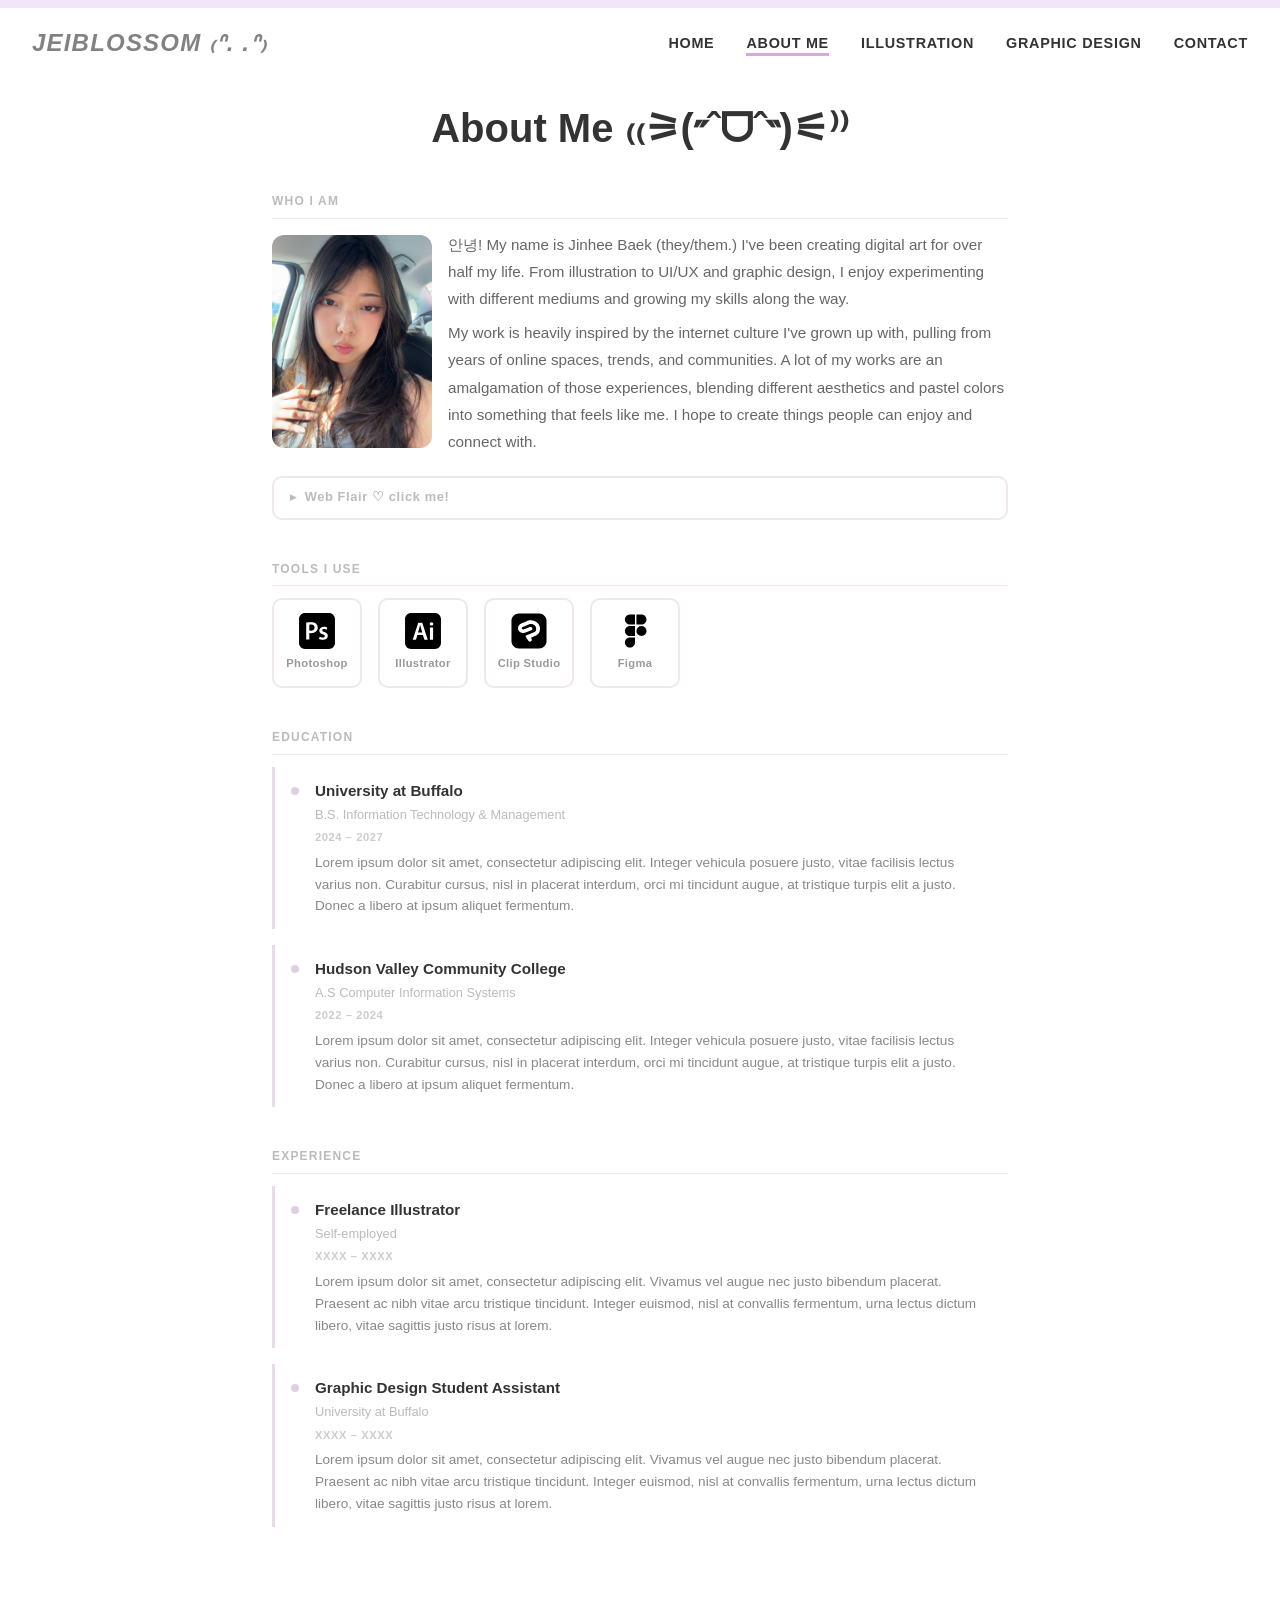
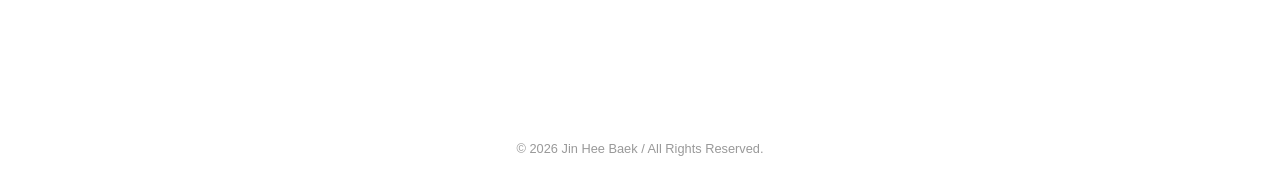
==== pages/about.html @ 20361a4f "style: lowercase all file extensions" ====
<!doctype html>
<html lang="en">
    <head>
        <meta charset="UTF-8" />
        <meta name="viewport" content="width=device-width, initial-scale=1.0, viewport-fit=cover" />
        <title>About Me - Jinhee Baek</title>
        <link rel="stylesheet" href="../style.css" />
        <link
            rel="stylesheet"
            href="../components/music-player/music-player.css"
        />
        <link rel="stylesheet" href="../components/about/about.css" />
        <link
            rel="stylesheet"
            href="https://cdnjs.cloudflare.com/ajax/libs/font-awesome/6.4.0/css/all.min.css"
        />
    </head>
    <body>
        <main class="page-content">
            <div class="page-header">
                <h1>About Me ₍₍⚞(˶ˆᗜˆ˵)⚟⁾⁾</h1>
            </div>

            <div class="about-layout">
                <!-- ======== About Me / Bio ======== -->
                <section class="about-section">
                    <div class="about-section-label">Who I Am</div>
                    <div class="about-bio">
                        <div class="about-avatar">
                            <img src="../assets/images/jinhee.jpg" alt="Jinhee" />
                        </div>
                        <div class="about-bio-text">
                            <p>
                                안녕! My name is Jinhee Baek (they/them.) I've been
                                creating digital art for over half my life. From illustration
                                to UI/UX and graphic design, I enjoy experimenting with different
                                mediums and growing my skills along the way.
                                <br /><span style="display:block; margin-bottom:0.4rem;"></span>
                                My work is heavily inspired by the internet culture I've grown
                                up with, pulling from years of online spaces, trends, and
                                communities. A lot of my works are an amalgamation of those
                                experiences, blending different aesthetics and pastel colors
                                into something that feels like me. I hope to create things people
                                can enjoy and connect with.
                            </p>
                        </div>
                    </div>

                    <!-- ======== Web Flair (collapsible) ======== -->
                    <details class="about-flair-collapsible">
                        <summary>Web Flair ♡ click me!</summary>
                        <div class="about-flair-content">
                            <!-- 88x31 Buttons -->
                            <div class="about-flair-group">

                                <div class="about-flair-row buttons-88x31">
                                    <img
                                        src="../assets/web flair/88x31/jinhee.art.webp"
                                        style="cursor: pointer;"
                                        onclick="document.getElementById('button88x31Modal').style.display='flex'"
                                    />
                                    <a
                                        href="https://giannirosato.com/"
                                        target="_blank"
                                        rel="noopener"
                                    >
                                        <img
                                            src="../assets/web flair/88x31/gb82_88x31.webp"
                                        />
                                    </a>
                                </div>
                            </div>

                            <!-- Stamps -->
                            <div class="about-flair-group">

                                <div class="about-flair-row stamps">
                                    <img
                                        src="../assets/web flair/stamps/nonbinary.png"
                                    />
                                    <img
                                        src="../assets/web flair/stamps/madoka.gif"
                                    />
                                    <img
                                        src="../assets/web flair/stamps/cinna.gif"
                                    />
                                    <img
                                        src="../assets/web flair/stamps/aj.webp"
                                    />
                                    <img
                                        src="../assets/web flair/stamps/pinkie.png"
                                    />
                                    <img
                                        src="../assets/web flair/stamps/chickensmoothie.png"
                                    />
                                    <img
                                        src="../assets/web flair/stamps/orbit.webp"
                                    />
                                    <img
                                        src="../assets/web flair/stamps/juno.png"
                                    />
                                    <img
                                        src="../assets/web flair/stamps/pusheen.webp"
                                    />
                                    <img
                                        src="../assets/web flair/stamps/donutella.png"
                                    />
                                    <img
                                        src="../assets/web flair/stamps/sylveon.png"
                                    />
                                    <img
                                        src="../assets/web flair/stamps/hamtaro.gif"
                                    />
                                    <img
                                        src="../assets/web flair/stamps/drain.png"
                                    />
                                    <img
                                        src="../assets/web flair/stamps/ascii.webp"
                                    />
                                    <img
                                        src="../assets/web flair/stamps/insane.png"
                                    />
                                    <img
                                        src="../assets/web flair/stamps/lotus.png"
                                    />
                                    <img
                                        src="../assets/web flair/stamps/bee&p.gif"
                                    />
                                    <img
                                        src="../assets/web flair/stamps/bee&p2.gif"
                                    />




                                </div>
                            </div>

                            <!-- Blinkies -->
                            <div class="about-flair-group">

                                <div class="about-flair-row blinkies">
                                    <!-- Replace with your blinkie images:
                                         <img src="../assets/flair/blinkie1.gif" alt="Blinkie" />
                                    -->
                                    <img
                                        src="../assets/web flair/blinkies/supersonic.webp"
                                    />
                                    <img
                                        src="../assets/web flair/blinkies/madoka.webp"
                                    />
                                    <img
                                        src="../assets/web flair/blinkies/internet_angel.webp"
                                    />
                                    <img
                                        src="../assets/web flair/blinkies/chiikawa.webp"
                                    />
                                    <img
                                        src="../assets/web flair/blinkies/digitalartist.webp"
                                    />
                                    <img
                                        src="../assets/web flair/blinkies/lps.webp"
                                    />
                                    <img
                                        src="../assets/web flair/blinkies/uncool.webp"
                                    />
                                    <img
                                        src="../assets/web flair/blinkies/dokidoki.webp"
                                    />
                                    <img
                                        src="../assets/web flair/blinkies/tacobell"
                                    />
                                    <img
                                        src="../assets/web flair/blinkies/fairy.webp"
                                    />
                                    <img
                                        src="../assets/web flair/blinkies/kaomoji.webp"
                                    />
                                    <img
                                        src="../assets/web flair/blinkies/gumi.webp"
                                    />
                                    <img
                                        src="../assets/web flair/blinkies/2hollis.webp"
                                    />
                                    <img
                                        src="../assets/web flair/blinkies/drain.webp"
                                    />
                                    <img
                                        src="../assets/web flair/blinkies/loona.webp"
                                    />
                                    <img
                                        src="../assets/web flair/blinkies/shyshyshy.gif"
                                    />



                                </div>
                            </div>
                        </div>
                    </details>
                </section>

                <!-- ======== Tools / Programs ======== -->
                <section class="about-section">
                    <div class="about-section-label">Tools I Use</div>
                    <div class="about-tools-grid">
                        <!-- Photoshop -->
                        <div class="about-tool">
                            <div class="about-tool-icon">
                                <img src="../assets/vectors/photoshop-svgrepo-com.svg" alt="Photoshop" />
                            </div>
                            <span class="about-tool-name">Photoshop</span>
                        </div>

                        <!-- Illustrator -->
                        <div class="about-tool">
                            <div class="about-tool-icon">
                                <img src="../assets/vectors/illustrator-svgrepo-com.svg" alt="Illustrator" />
                            </div>
                            <span class="about-tool-name">Illustrator</span>
                        </div>

                        <!-- Clip Studio Paint -->
                        <div class="about-tool">
                            <div class="about-tool-icon">
                                <img src="../assets/vectors/icons8-clip-studio-paint(2).svg" alt="Clip Studio Paint" />
                            </div>
                            <span class="about-tool-name">Clip Studio</span>
                        </div>

                        <!-- Figma -->
                        <div class="about-tool">
                            <div class="about-tool-icon">
                                <img src="../assets/vectors/icons8-figma.svg" alt="Figma" />
                            </div>
                            <span class="about-tool-name">Figma</span>
                        </div>
                    </div>
                </section>

                <!-- ======== Education ======== -->
                <section class="about-section">
                    <div class="about-section-label">Education</div>
                    <div class="about-timeline">
                        <div class="about-timeline-item">
                            <div class="about-timeline-dot"></div>
                            <div class="about-timeline-content">
                                <div class="about-timeline-title">
                                    University at Buffalo
                                </div>
                                <div class="about-timeline-subtitle">
                                    B.S. Information Technology & Management
                                </div>
                                <div class="about-timeline-date">
                                    2024 – 2027
                                </div>
                                <div class="about-timeline-desc">
                                    Lorem ipsum dolor sit amet, consectetur
                                    adipiscing elit. Integer vehicula posuere
                                    justo, vitae facilisis lectus varius non.
                                    Curabitur cursus, nisl in placerat interdum,
                                    orci mi tincidunt augue, at tristique turpis
                                    elit a justo. Donec a libero at ipsum
                                    aliquet fermentum.
                                </div>
                            </div>
                        </div>
                        <div class="about-timeline-item">
                            <div class="about-timeline-dot"></div>
                            <div class="about-timeline-content">
                                <div class="about-timeline-title">
                                    Hudson Valley Community College
                                </div>
                                <div class="about-timeline-subtitle">
                                    A.S Computer Information Systems
                                </div>
                                <div class="about-timeline-date">
                                    2022 – 2024
                                </div>
                                <div class="about-timeline-desc">
                                    Lorem ipsum dolor sit amet, consectetur
                                    adipiscing elit. Integer vehicula posuere
                                    justo, vitae facilisis lectus varius non.
                                    Curabitur cursus, nisl in placerat interdum,
                                    orci mi tincidunt augue, at tristique turpis
                                    elit a justo. Donec a libero at ipsum
                                    aliquet fermentum.
                                </div>
                            </div>

                        <!-- Add more education items as needed -->
                        <!--
                        <div class="about-timeline-item">
                            <div class="about-timeline-dot"></div>
                            <div class="about-timeline-content">
                                <div class="about-timeline-title">School Name</div>
                                <div class="about-timeline-subtitle">Degree / Program</div>
                                <div class="about-timeline-date">Year – Year</div>
                                <div class="about-timeline-desc">Description here.</div>
                            </div>
                        </div>
                        -->
                    </div>
                </section>

                <!-- ======== Work Experience ======== -->
                <section class="about-section">
                    <div class="about-section-label">Experience</div>
                    <div class="about-timeline">
                        <div class="about-timeline-item">
                            <div class="about-timeline-dot"></div>
                            <div class="about-timeline-content">
                                <div class="about-timeline-title">
                                    Freelance Illustrator
                                </div>
                                <div class="about-timeline-subtitle">
                                    Self-employed
                                </div>
                                <div class="about-timeline-date">
                                    xxxx – xxxx
                                </div>
                                <div class="about-timeline-desc">
                                    Lorem ipsum dolor sit amet, consectetur
                                    adipiscing elit. Vivamus vel augue nec
                                    justo bibendum placerat. Praesent ac nibh
                                    vitae arcu tristique tincidunt. Integer
                                    euismod, nisl at convallis fermentum, urna
                                    lectus dictum libero, vitae sagittis justo
                                    risus at lorem.
                                </div>
                            </div>
                        </div>

                        <div class="about-timeline-item">
                            <div class="about-timeline-dot"></div>
                            <div class="about-timeline-content">
                                <div class="about-timeline-title">
                                    Graphic Design Student Assistant
                                </div>
                                <div class="about-timeline-subtitle">
                                    University at Buffalo
                                </div>
                                <div class="about-timeline-date">
                                    xxxx – xxxx
                                </div>
                                <div class="about-timeline-desc">
                                    Lorem ipsum dolor sit amet, consectetur
                                    adipiscing elit. Vivamus vel augue nec
                                    justo bibendum placerat. Praesent ac nibh
                                    vitae arcu tristique tincidunt. Integer
                                    euismod, nisl at convallis fermentum, urna
                                    lectus dictum libero, vitae sagittis justo
                                    risus at lorem.
                                </div>
                            </div>
                        </div>

                        <!-- Add more experience items as needed -->
                    </div>
                </section>
            </div>
        </main>

        <footer class="copyright">&copy; 2026 Jin Hee Baek / All Rights Reserved.</footer>

        <!-- 88x31 Button Modal -->
        <div id="button88x31Modal" style="
            display: none;
            position: fixed;
            top: 0; left: 0; right: 0; bottom: 0;
            background: rgba(0,0,0,0.4);
            backdrop-filter: blur(4px);
            -webkit-backdrop-filter: blur(4px);
            z-index: 9999;
            justify-content: center;
            align-items: center;
            padding: 1rem;
        " onclick="if(event.target===this)this.style.display='none'">
            <div style="
                background: white;
                border-radius: 14px;
                padding: 2rem;
                max-width: 420px;
                width: 100%;
                text-align: center;
                box-shadow: 0 8px 32px rgba(0,0,0,0.12);
                position: relative;
            ">
                <button onclick="document.getElementById('button88x31Modal').style.display='none'" style="
                    position: absolute;
                    top: 0.75rem;
                    right: 0.75rem;
                    background: none;
                    border: none;
                    font-size: 1.25rem;
                    color: #999;
                    cursor: pointer;
                    line-height: 1;
                ">✕</button>
                <img
                    src="../assets/web flair/88x31/jinhee.art.webp"
                    alt="jinhee.art 88x31 button"
                    style="image-rendering: pixelated; width: 88px; height: 31px; margin-bottom: 1rem;"
                />
                <p style="
                    font-size: 0.85rem;
                    color: #666;
                    line-height: 1.6;
                    margin-bottom: 1rem;
                ">this is my 88x31 button, you can link to me with this or host it on your own site :3</p>
                <div style="position: relative;">
                    <button onclick="
                        var ta = this.parentElement.querySelector('textarea');
                        ta.select();
                        navigator.clipboard.writeText(ta.value);
                        this.textContent = '✓';
                        setTimeout(() => this.textContent = '⧉', 1500);
                    " style="
                        position: absolute;
                        top: 0.5rem;
                        right: 0.5rem;
                        background: rgba(255,255,255,0.8);
                        border: 1px solid #e0cfe0;
                        border-radius: 5px;
                        padding: 0.2rem 0.4rem;
                        font-size: 0.75rem;
                        color: #999;
                        cursor: pointer;
                        line-height: 1;
                        z-index: 1;
                    ">⧉</button>
                    <textarea readonly onclick="this.select()" style="
                        width: 100%;
                        font-family: 'Courier New', monospace;
                        font-size: 0.7rem;
                        background: #f5f0f5;
                        border: 2px solid #f0e6f0;
                        border-radius: 8px;
                        padding: 0.75rem;
                        padding-right: 2.5rem;
                        color: #666;
                        resize: none;
                        line-height: 1.5;
                        text-align: left;
                    " rows="3"><a href="https://jinhee.art" target="_blank"><img src="https://jinhee.art/assets/web%20flair/88x31/jinhee.art.webp" alt="jinhee.art" width="88" height="31" /></a></textarea>
                </div>
            </div>
        </div>

        <script src="../components/navbar/navbar.js"></script>
        <script src="../components/sparkle/sparkle.js"></script>
        <script>
            document.addEventListener("DOMContentLoaded", () => {
                const details = document.querySelector(".about-flair-collapsible");
                if (!details) return;
                const summary = details.querySelector("summary");
                const content = details.querySelector(".about-flair-content");

                summary.addEventListener("click", (e) => {
                    if (details.open) {
                        e.preventDefault();
                        content.addEventListener("transitionend", function handler() {
                            content.removeEventListener("transitionend", handler);
                            details.removeAttribute("open");
                        });
                        content.style.maxHeight = "0";
                        content.style.opacity = "0";
                        content.style.padding = "0 1rem";
                    } else {
                        content.style.removeProperty("max-height");
                        content.style.removeProperty("opacity");
                        content.style.removeProperty("padding");
                    }
                });
            });
        </script>
    </body>
</html>
---- style.css ----
* {
    margin: 0;
    padding: 0;
    box-sizing: border-box;
}

html,
body {
    height: auto;
    overflow: auto;
}

/* Lock scrolling on homepage (which has .hero) */
body:has(.hero) {
    height: 100dvh;
    overflow: hidden;
    display: flex;
    flex-direction: column;
}

body {
    font-family:
        -apple-system, BlinkMacSystemFont, "Segoe UI", Roboto, Oxygen, Ubuntu,
        Cantarell, sans-serif;
    line-height: 1.6;
    color: #333;
}

/* ---- Top Color Bar ---- */
.top-color-bar {
    position: fixed;
    top: -200px;
    left: 0;
    right: 0;
    height: calc(200px + 8px + env(safe-area-inset-top, 0px));
    background-color: oklch(0.9353 0.0321 315.53);
    z-index: 10000;
    pointer-events: none;
}

body:has(.hero) .top-color-bar {
    background-color: white;
}

/* ---- Navigation Bar ---- */
.navbar {
    background: rgba(0, 0, 0, 0);
    backdrop-filter: blur(5px);
    position: fixed;
    width: 100%;
    top: 0;
    z-index: 1000;
    padding-top: max(8px, env(safe-area-inset-top));
}

body:not(:has(.hero)) .navbar {
    background: rgba(255, 255, 255, 0.85);
    backdrop-filter: blur(10px);
    -webkit-backdrop-filter: blur(10px);
}

.nav-container {
    display: flex;
    justify-content: space-between;
    align-items: center;
    max-width: 100%;
    margin: 0;
    padding: 1rem 2rem;
}

.nav-logo {
    font-size: 1.5rem;
    font-weight: bold;
    color: #333;
    text-decoration: none;
    letter-spacing: 0.05em;
    white-space: nowrap;
    flex-shrink: 0;
}

.nav-menu {
    display: flex;
    list-style: none;
    gap: 2rem;
    flex-wrap: nowrap;
}

.nav-link {
    color: #333;
    text-decoration: none;
    font-size: 0.9rem;
    font-weight: 600;
    letter-spacing: 0.05em;
    transition:
        color 0.3s ease,
        transform 0.3s ease;
    white-space: nowrap;
}

.nav-link:hover {
    color: #ccc;
}

.nav-link.active {
    color: #333;
    border-bottom: 3px solid #d8a8d8;
    padding-bottom: 2px;
}

/* ---- Hamburger Menu ---- */
.hamburger {
    display: none;
    flex-direction: column;
    cursor: pointer;
}

/* ---- Nav Backdrop Overlay ---- */
.nav-backdrop {
    position: fixed;
    top: 0;
    left: 0;
    width: 100%;
    height: 100%;
    backdrop-filter: blur(6px);
    -webkit-backdrop-filter: blur(6px);
    background: rgba(0, 0, 0, 0.15);
    z-index: 999;
    opacity: 0;
    pointer-events: none;
    transition: opacity 0.3s ease;
}

.nav-backdrop.active {
    opacity: 1;
    pointer-events: auto;
}

.bar {
    width: 25px;
    height: 3px;
    background-color: #333;
    margin: 5px auto;
    transition:
        transform 0.28s cubic-bezier(0.2, 0.9, 0.2, 1),
        opacity 0.28s cubic-bezier(0.2, 0.9, 0.2, 1),
        background-color 0.28s ease;
    border-radius: 2px;
    transform-origin: center;
}

/* ---- Hero Section ---- */
.hero {
    height: 100vh;
    min-height: 0;
    flex: 1;
    display: flex;
    align-items: center;
    justify-content: center;
    padding: 6rem 2rem;
    position: relative;
    overflow: hidden;
    background-color: #e8f5ff;
}

/* ---- Landing page entrance animation (use same as About page) ----
   Use the exact about page animation: aboutFadeIn 0.5s ease forwards */
.hero-content {
    opacity: 0;
    transform: translateY(12px);
    animation: aboutFadeIn 0.5s ease forwards;
}

/* Keyframes for aboutFadeIn (copied from about page) */
@keyframes aboutFadeIn {
    from {
        opacity: 0;
        transform: translateY(12px);
    }
    to {
        opacity: 1;
        transform: translateY(0);
    }
}

.hero::before {
    content: "";
    position: absolute;
    top: 0;
    left: 0;
    width: 100%;
    height: 100%;
    z-index: 0;
    pointer-events: none;
    background-image:
        url("data:image/svg+xml;charset=utf8,%3Csvg%20width%3D%22640%22%20height%3D%22480%22%20viewBox%3D%220%200%20640%20480%22%20xmlns%3D%22http%3A%2F%2Fwww.w3.org%2F2000%2Fsvg%22%20preserveAspectRatio%3D%22none%22%3E%20%3Cstyle%3E%20line%20%7B%20stroke-width%3A%203.01px%3B%20stroke%3A%20rgba(255,255,255,0.502)%3B%20vector-effect%3A%20non-scaling-stroke%3B%20%7D%20%3C%2Fstyle%3E%20%3Cline%20x1%3D%22640.08%22%20y1%3D%22242.0103%22%20x2%3D%22629.9606%22%20y2%3D%22240.0%22%20opacity%3D%221%22%20%2F%3E%20%3Cline%20x1%3D%22640.9808%22%20y1%3D%22249.2743%22%20x2%3D%22598.9646%22%20y2%3D%22240.0%22%20opacity%3D%221%22%20%2F%3E%20%3Cline%20x1%3D%22642.1139%22%20y1%3D%22258.4121%22%20x2%3D%22567.9685%22%20y2%3D%22240.0%22%20opacity%3D%221%22%20%2F%3E%20%3Cline%20x1%3D%22643.5825%22%20y1%3D%22270.2558%22%20x2%3D%22536.9724%22%20y2%3D%22240.0%22%20opacity%3D%221%22%20%2F%3E%20%3Cline%20x1%3D%22645.5617%22%20y1%3D%22286.2164%22%20x2%3D%22505.9764%22%20y2%3D%22240.0%22%20opacity%3D%221%22%20%2F%3E%20%3Cline%20x1%3D%22648.3735%22%20y1%3D%22308.8922%22%20x2%3D%22474.9803%22%20y2%3D%22240.0%22%20opacity%3D%221%22%20%2F%3E%20%3Cline%20x1%3D%22652.6836%22%20y1%3D%22343.65%22%20x2%3D%22443.9843%22%20y2%3D%22240.0%22%20opacity%3D%221%22%20%2F%3E%20%3Cline%20x1%3D%22660.124%22%20y1%3D%22403.6525%22%20x2%3D%22412.9882%22%20y2%3D%22240.0%22%20opacity%3D%221%22%20%2F%3E%20%3Cline%20x1%3D%22648.2466%22%20y1%3D%22504.4691%22%20x2%3D%22381.9921%22%20y2%3D%22240.0%22%20opacity%3D%221%22%20%2F%3E%20%3Cline%20x1%3D%22484.1233%22%20y1%3D%22504.4691%22%20x2%3D%22350.9961%22%20y2%3D%22240.0%22%20opacity%3D%221%22%20%2F%3E%20%3Cline%20x1%3D%22320.0%22%20y1%3D%22504.4691%22%20x2%3D%22320.0%22%20y2%3D%22240.0%22%20opacity%3D%221%22%20%2F%3E%20%3Cline%20x1%3D%22155.8767%22%20y1%3D%22504.4691%22%20x2%3D%22289.0039%22%20y2%3D%22240.0%22%20opacity%3D%221%22%20%2F%3E%20%3Cline%20x1%3D%22-8.2466%22%20y1%3D%22504.4691%22%20x2%3D%22258.0079%22%20y2%3D%22240.0%22%20opacity%3D%221%22%20%2F%3E%20%3Cline%20x1%3D%22-20.124%22%20y1%3D%22403.6525%22%20x2%3D%22227.0118%22%20y2%3D%22240.0%22%20opacity%3D%221%22%20%2F%3E%20%3Cline%20x1%3D%22-12.6836%22%20y1%3D%22343.65%22%20x2%3D%22196.0157%22%20y2%3D%22240.0%22%20opacity%3D%221%22%20%2F%3E%20%3Cline%20x1%3D%22-8.3735%22%20y1%3D%22308.8922%22%20x2%3D%22165.0197%22%20y2%3D%22240.0%22%20opacity%3D%221%22%20%2F%3E%20%3Cline%20x1%3D%22-5.5617%22%20y1%3D%22286.2164%22%20x2%3D%22134.0236%22%20y2%3D%22240.0%22%20opacity%3D%221%22%20%2F%3E%20%3Cline%20x1%3D%22-3.5825%22%20y1%3D%22270.2558%22%20x2%3D%22103.0276%22%20y2%3D%22240.0%22%20opacity%3D%221%22%20%2F%3E%20%3Cline%20x1%3D%22-2.1139%22%20y1%3D%22258.4121%22%20x2%3D%2272.0315%22%20y2%3D%22240.0%22%20opacity%3D%221%22%20%2F%3E%20%3Cline%20x1%3D%22-0.9808%22%20y1%3D%22249.2743%22%20x2%3D%2241.0354%22%20y2%3D%22240.0%22%20opacity%3D%221%22%20%2F%3E%20%3Cline%20x1%3D%22-0.08%22%20y1%3D%22242.0103%22%20x2%3D%2210.0394%22%20y2%3D%22240.0%22%20opacity%3D%221%22%20%2F%3E%20%3Cline%20x1%3D%22-0.6801%22%20y1%3D%22246.8498%22%20x2%3D%22640.6801%22%20y2%3D%22246.8498%22%20opacity%3D%221%22%3E%20%3Canimate%20attributeName%3D%22x1%22%20dur%3D%221s%22%20repeatCount%3D%22indefinite%22%20values%3D%22-0.6801%3B-0.7695%3B-0.8608%3B-0.9541%3B-1.0494%3B-1.1468%3B-1.2463%3B-1.3481%3B-1.4523%3B-1.5588%3B-1.6678%22%20%2F%3E%20%3Canimate%20attributeName%3D%22y1%22%20dur%3D%221s%22%20repeatCount%3D%22indefinite%22%20values%3D%22246.8498%3B247.5708%3B248.307%3B249.0592%3B249.8277%3B250.6131%3B251.416%3B252.2369%3B253.0765%3B253.9355%3B254.8144%22%20%2F%3E%20%3Canimate%20attributeName%3D%22x2%22%20dur%3D%221s%22%20repeatCount%3D%22indefinite%22%20values%3D%22640.6801%3B640.7695%3B640.8608%3B640.9541%3B641.0494%3B641.1468%3B641.2463%3B641.3481%3B641.4523%3B641.5588%3B641.6678%22%20%2F%3E%20%3Canimate%20attributeName%3D%22y2%22%20dur%3D%221s%22%20repeatCount%3D%22indefinite%22%20values%3D%22246.8498%3B247.5708%3B248.307%3B249.0592%3B249.8277%3B250.6131%3B251.416%3B252.2369%3B253.0765%3B253.9355%3B254.8144%22%20%2F%3E%20%3C%2Fline%3E%20%3Cline%20x1%3D%22-1.6678%22%20y1%3D%22254.8144%22%20x2%3D%22641.6678%22%20y2%3D%22254.8144%22%20opacity%3D%221%22%3E%20%3Canimate%20attributeName%3D%22x1%22%20dur%3D%221s%22%20repeatCount%3D%22indefinite%22%20values%3D%22-1.6678%3B-1.7793%3B-1.8935%3B-2.0105%3B-2.1303%3B-2.2531%3B-2.379%3B-2.508%3B-2.6404%3B-2.7762%3B-2.9156%22%20%2F%3E%20%3Canimate%20attributeName%3D%22y1%22%20dur%3D%221s%22%20repeatCount%3D%22indefinite%22%20values%3D%22254.8144%3B255.714%3B256.6351%3B257.5784%3B258.5447%3B259.5349%3B260.5499%3B261.5906%3B262.6581%3B263.7533%3B264.8773%22%20%2F%3E%20%3Canimate%20attributeName%3D%22x2%22%20dur%3D%221s%22%20repeatCount%3D%22indefinite%22%20values%3D%22641.6678%3B641.7793%3B641.8935%3B642.0105%3B642.1303%3B642.2531%3B642.379%3B642.508%3B642.6404%3B642.7762%3B642.9156%22%20%2F%3E%20%3Canimate%20attributeName%3D%22y2%22%20dur%3D%221s%22%20repeatCount%3D%22indefinite%22%20values%3D%22254.8144%3B255.714%3B256.6351%3B257.5784%3B258.5447%3B259.5349%3B260.5499%3B261.5906%3B262.6581%3B263.7533%3B264.8773%22%20%2F%3E%20%3C%2Fline%3E%20%3Cline%20x1%3D%22-2.9156%22%20y1%3D%22264.8773%22%20x2%3D%22642.9156%22%20y2%3D%22264.8773%22%20opacity%3D%221%22%3E%20%3Canimate%20attributeName%3D%22x1%22%20dur%3D%221s%22%20repeatCount%3D%22indefinite%22%20values%3D%22-2.9156%3B-3.0587%3B-3.2057%3B-3.3567%3B-3.5119%3B-3.6715%3B-3.8356%3B-4.0045%3B-4.1784%3B-4.3575%3B-4.542%22%20%2F%3E%20%3Canimate%20attributeName%3D%22y1%22%20dur%3D%221s%22%20repeatCount%3D%22indefinite%22%20values%3D%22264.8773%3B266.0314%3B267.2166%3B268.4344%3B269.6861%3B270.973%3B272.2968%3B273.659%3B275.0613%3B276.5056%3B277.9936%22%20%2F%3E%20%3Canimate%20attributeName%3D%22x2%22%20dur%3D%221s%22%20repeatCount%3D%22indefinite%22%20values%3D%22642.9156%3B643.0587%3B643.2057%3B643.3567%3B643.5119%3B643.6715%3B643.8356%3B644.0045%3B644.1784%3B644.3575%3B644.542%22%20%2F%3E%20%3Canimate%20attributeName%3D%22y2%22%20dur%3D%221s%22%20repeatCount%3D%22indefinite%22%20values%3D%22264.8773%3B266.0314%3B267.2166%3B268.4344%3B269.6861%3B270.973%3B272.2968%3B273.659%3B275.0613%3B276.5056%3B277.9936%22%20%2F%3E%20%3C%2Fline%3E%20%3Cline%20x1%3D%22-4.542%22%20y1%3D%22277.9936%22%20x2%3D%22644.542%22%20y2%3D%22277.9936%22%20opacity%3D%221%22%3E%20%3Canimate%20attributeName%3D%22x1%22%20dur%3D%221s%22%20repeatCount%3D%22indefinite%22%20values%3D%22-4.542%3B-4.7322%3B-4.9284%3B-5.1308%3B-5.3397%3B-5.5555%3B-5.7785%3B-6.0091%3B-6.2476%3B-6.4945%3B-6.7503%22%20%2F%3E%20%3Canimate%20attributeName%3D%22y1%22%20dur%3D%221s%22%20repeatCount%3D%22indefinite%22%20values%3D%22277.9936%3B279.5275%3B281.1094%3B282.7416%3B284.4265%3B286.1667%3B287.965%3B289.8244%3B291.748%3B293.7391%3B295.8015%22%20%2F%3E%20%3Canimate%20attributeName%3D%22x2%22%20dur%3D%221s%22%20repeatCount%3D%22indefinite%22%20values%3D%22644.542%3B644.7322%3B644.9284%3B645.1308%3B645.3397%3B645.5555%3B645.7785%3B646.0091%3B646.2476%3B646.4945%3B646.7503%22%20%2F%3E%20%3Canimate%20attributeName%3D%22y2%22%20dur%3D%221s%22%20repeatCount%3D%22indefinite%22%20values%3D%22277.9936%3B279.5275%3B281.1094%3B282.7416%3B284.4265%3B286.1667%3B287.965%3B289.8244%3B291.748%3B293.7391%3B295.8015%22%20%2F%3E%20%3C%2Fline%3E%20%3Cline%20x1%3D%22-6.7503%22%20y1%3D%22295.8015%22%20x2%3D%22646.7503%22%20y2%3D%22295.8015%22%20opacity%3D%221%22%3E%20%3Canimate%20attributeName%3D%22x1%22%20dur%3D%221s%22%20repeatCount%3D%22indefinite%22%20values%3D%22-6.7503%3B-7.0153%3B-7.2902%3B-7.5755%3B-7.8717%3B-8.1797%3B-8.4999%3B-8.8332%3B-9.1805%3B-9.5426%3B-9.9204%22%20%2F%3E%20%3Canimate%20attributeName%3D%22y1%22%20dur%3D%221s%22%20repeatCount%3D%22indefinite%22%20values%3D%22295.8015%3B297.9391%3B300.1559%3B302.4565%3B304.8457%3B307.3288%3B309.9114%3B312.5996%3B315.4%3B318.3197%3B321.3667%22%20%2F%3E%20%3Canimate%20attributeName%3D%22x2%22%20dur%3D%221s%22%20repeatCount%3D%22indefinite%22%20values%3D%22646.7503%3B647.0153%3B647.2902%3B647.5755%3B647.8717%3B648.1797%3B648.4999%3B648.8332%3B649.1805%3B649.5426%3B649.9204%22%20%2F%3E%20%3Canimate%20attributeName%3D%22y2%22%20dur%3D%221s%22%20repeatCount%3D%22indefinite%22%20values%3D%22295.8015%3B297.9391%3B300.1559%3B302.4565%3B304.8457%3B307.3288%3B309.9114%3B312.5996%3B315.4%3B318.3197%3B321.3667%22%20%2F%3E%20%3C%2Fline%3E%20%3Cline%20x1%3D%22-9.9204%22%20y1%3D%22321.3667%22%20x2%3D%22649.9204%22%20y2%3D%22321.3667%22%20opacity%3D%221%22%3E%20%3Canimate%20attributeName%3D%22x1%22%20dur%3D%221s%22%20repeatCount%3D%22indefinite%22%20values%3D%22-9.9204%3B-10.315%3B-10.7277%3B-11.1595%3B-11.612%3B-12.0866%3B-12.585%3B-13.1089%3B-13.6606%3B-14.2421%3B-14.856%22%20%2F%3E%20%3Canimate%20attributeName%3D%22y1%22%20dur%3D%221s%22%20repeatCount%3D%22indefinite%22%20values%3D%22321.3667%3B324.5494%3B327.877%3B331.3596%3B335.0085%3B338.8358%3B342.8548%3B347.0804%3B351.5289%3B356.2184%3B361.169%22%20%2F%3E%20%3Canimate%20attributeName%3D%22x2%22%20dur%3D%221s%22%20repeatCount%3D%22indefinite%22%20values%3D%22649.9204%3B650.315%3B650.7277%3B651.1595%3B651.612%3B652.0866%3B652.585%3B653.1089%3B653.6606%3B654.2421%3B654.856%22%20%2F%3E%20%3Canimate%20attributeName%3D%22y2%22%20dur%3D%221s%22%20repeatCount%3D%22indefinite%22%20values%3D%22321.3667%3B324.5494%3B327.877%3B331.3596%3B335.0085%3B338.8358%3B342.8548%3B347.0804%3B351.5289%3B356.2184%3B361.169%22%20%2F%3E%20%3C%2Fline%3E%20%3Cline%20x1%3D%22-14.856%22%20y1%3D%22361.169%22%20x2%3D%22654.856%22%20y2%3D%22361.169%22%20opacity%3D%221%22%3E%20%3Canimate%20attributeName%3D%22x1%22%20dur%3D%221s%22%20repeatCount%3D%22indefinite%22%20values%3D%22-14.856%3B-15.505%3B-16.1924%3B-16.9215%3B-17.6963%3B-18.5212%3B-19.4013%3B-20.3422%3B-21.3506%3B-22.4339%3B-23.6008%22%20%2F%3E%20%3Canimate%20attributeName%3D%22y1%22%20dur%3D%221s%22%20repeatCount%3D%22indefinite%22%20values%3D%22361.169%3B366.4033%3B371.9463%3B377.8261%3B384.0743%3B390.7268%3B397.8241%3B405.4124%3B413.5443%3B422.2805%3B431.691%22%20%2F%3E%20%3Canimate%20attributeName%3D%22x2%22%20dur%3D%221s%22%20repeatCount%3D%22indefinite%22%20values%3D%22654.856%3B655.505%3B656.1924%3B656.9215%3B657.6963%3B658.5212%3B659.4013%3B660.3422%3B661.3506%3B662.4339%3B663.6008%22%20%2F%3E%20%3Canimate%20attributeName%3D%22y2%22%20dur%3D%221s%22%20repeatCount%3D%22indefinite%22%20values%3D%22361.169%3B366.4033%3B371.9463%3B377.8261%3B384.0743%3B390.7268%3B397.8241%3B405.4124%3B413.5443%3B422.2805%3B431.691%22%20%2F%3E%20%3C%2Fline%3E%20%3Cline%20x1%3D%22-23.6008%22%20y1%3D%22431.691%22%20x2%3D%22663.6008%22%20y2%3D%22431.691%22%20opacity%3D%221%22%3E%20%3Canimate%20attributeName%3D%22x1%22%20dur%3D%221s%22%20repeatCount%3D%22indefinite%22%20values%3D%22-23.6008%3B-24.8615%3B-26.2275%3B-27.7128%3B-29.3336%3B-31.1094%3B-31.1094%3B-31.1094%3B-31.1094%3B-31.1094%3B-31.1094%22%20%2F%3E%20%3Canimate%20attributeName%3D%22y1%22%20dur%3D%221s%22%20repeatCount%3D%22indefinite%22%20values%3D%22431.691%3B441.857%3B452.8732%3B464.851%3B477.9219%3B492.2429%3B492.2429%3B492.2429%3B492.2429%3B492.2429%3B492.2429%22%20%2F%3E%20%3Canimate%20attributeName%3D%22x2%22%20dur%3D%221s%22%20repeatCount%3D%22indefinite%22%20values%3D%22663.6008%3B664.8615%3B666.2275%3B667.7128%3B669.3336%3B671.1094%3B671.1094%3B671.1094%3B671.1094%3B671.1094%3B671.1094%22%20%2F%3E%20%3Canimate%20attributeName%20%3D%22y2%22%20dur%3D%221s%22%20repeatCount%3D%22indefinite%22%20values%3D%22431.691%3B441.857%3B452.8732%3B464.851%3B477.9219%3B492.2429%3B492.2429%3B492.2429%3B492.2429%3B492.2429%3B492.2429%22%20%2F%3E%20%3Canimate%20attributeName%3D%22opacity%22%20dur%3D%221s%22%20repeatCount%3D%22indefinite%22%20values%3D%221%3B1%3B1%3B1%3B1%3B1%3B0%3B0%3B0%3B0%3B0%22%20%2F%3E%20%3C%2Fline%3E%20%3Cline%20x1%3D%220.0%22%20y1%3D%22240.0%22%20x2%3D%22640.0%22%20y2%3D%22240.0%22%20%2F%3E%20%3Cline%20x1%3D%22-0.0269%22%20y1%3D%22241.5819%22%20x2%3D%22640.0269%22%20y2%3D%22241.5819%22%20opacity%3D%220%22%3E%20%3Canimate%20attributeName%3D%22x1%22%20dur%3D%221s%22%20repeatCount%3D%22indefinite%22%20values%3D%22-0.0269%3B-0.0269%3B-0.0269%3B-0.103%3B-0.1806%3B-0.2597%3B-0.3404%3B-0.4228%3B-0.5068%3B-0.5926%3B-0.6801%22%20%2F%3E%20%3Canimate%20attributeName%3D%22y1%22%20dur%3D%221s%22%20repeatCount%3D%22indefinite%22%20values%3D%22241.5819%3B241.5819%3B241.5819%3B242.1956%3B242.8213%3B243.4595%3B244.1104%3B244.7745%3B245.4521%3B246.1438%3B246.8498%22%20%2F%3E%20%3Canimate%20attributeName%3D%22x2%22%20dur%3D%221s%22%20repeatCount%3D%22indefinite%22%20values%3D%22640.0269%3B640.0269%3B640.0269%3B640.103%3B640.1806%3B640.2597%3B640.3404%3B640.4228%3B640.5068%3B640.5926%3B640.6801%22%20%2F%3E%20%3Canimate%20attributeName%3D%22y2%22%20dur%3D%221s%22%20repeatCount%3D%22indefinite%22%20values%3D%22241.5819%3B241.5819%3B241.5819%3B242.1956%3B242.8213%3B243.4595%3B244.1104%3B244.7745%3B245.4521%3B246.1438%3B246.8498%22%20%2F%3E%20%3Canimate%20attributeName%3D%22opacity%22%20dur%3D%221s%22%20repeatCount%3D%22indefinite%22%20values%3D%220%3B0%3B1%3B1%3B1%3B1%3B1%3B1%3B1%3B1%3B1%22%20%2F%3E%20%3C%2Fline%3E%3C%2Fsvg%3E"),
        linear-gradient(0deg, #e8f5ff 40%, #ffedf8 100%);
    background-size:
        100% 150%,
        auto;
    background-position:
        center,
        0% 0%;
    background-repeat: no-repeat, repeat;
    background-attachment: scroll;
}

.hero-content {
    position: relative;
    z-index: 2;
    max-width: none;
    width: 90%;
}

/* ---- Hero Images Grid (Desktop: 2-column layout) ---- */
.hero-images {
    display: grid;
    grid-template-columns: auto auto;
    grid-template-rows: auto auto auto;
    justify-content: center;
    align-items: start;
    margin-bottom: 2rem;
    padding: 2rem;
    gap: 0 1rem;
}

/* Desktop grid placement:
   Left column:  card (row 1-2), socials (row 3)
   Right column: image2 (row 1 / span 2) */
.hero-card {
    grid-column: 1;
    grid-row: 1 / 3;
    width: clamp(175px, 25vw, 380px);
    background: rgba(255, 255, 255, 0.85);
    border-radius: 16px;
    padding: 1rem;
    box-shadow: 0 4px 20px rgba(0, 0, 0, 0.06);
    overflow: hidden;
    box-sizing: border-box;
}

.hero-socials {
    grid-column: 1;
    grid-row: 3;
}

.hero-image2 {
    grid-column: 2;
    grid-row: 1 / 3; /* span image1 + intro rows */
    display: flex;
    overflow: visible;
    border-radius: 16px;
    aspect-ratio: 747 / 489;
}

/* ---- Hero Image 1 ---- */
.hero-image1 img {
    display: block;
    width: 100%;
    height: auto;
    margin: 0;
}

/* ---- Intro Text ---- */
.intro-text {
    width: 100%;
    max-width: none;
    margin-top: 0.75rem;
    margin-bottom: 0;
    text-align: left;
    overflow-wrap: break-word;
    word-wrap: break-word;
}

.intro-line {
    margin: 0.5rem 0 0 0;
    font-size: 12.5pt;
    color: #828282;
    font-family: Helvetica, sans-serif;
    line-height: 1.5;
    overflow-wrap: break-word;
    word-wrap: break-word;
}

/* ---- Social Icons ---- */
.hero-socials {
    margin-top: 0.75rem;
}

.social-icons {
    display: flex;
    flex-direction: row;
    gap: 1.5rem;
    margin: 0;
    padding: 0;
    align-items: center;
}

.social-icon {
    width: 34px;
    height: 34px;
    display: flex;
    align-items: center;
    justify-content: center;
    color: #333;
    transition:
        color 0.3s ease,
        transform 0.3s ease;
    text-decoration: none;
}

.social-icon:hover {
    color: #666;
    transform: translateY(-2px);
}

.social-icon svg {
    width: 100%;
    height: 100%;
}

/* ---- Hero Image 2 img ---- */
.hero-image2 > img:first-child {
    display: block;
    width: 100%;
    height: 100%;
    object-fit: cover;
    object-position: center center;
    border-radius: 16px;
    box-shadow: 0 4px 20px rgba(0, 0, 0, 0.06);
}

/* ---- Hero Typography ---- */
.hero h1 {
    font-size: 3.5rem;
    color: #ffffff;
    margin-bottom: 1.5rem;
    font-weight: 600;
    letter-spacing: 0.02em;
    text-shadow: 2px 2px 4px rgba(0, 0, 0, 0.1);
}

.hero-subtitle {
    font-size: 1.2rem;
    color: rgba(255, 255, 255, 0.95);
    margin-bottom: 2.5rem;
    line-height: 1.8;
    text-shadow: 1px 1px 2px rgba(0, 0, 0, 0.1);
}

.hero-buttons {
    display: flex;
    gap: 1.5rem;
    justify-content: center;
    flex-wrap: wrap;
}

.btn {
    padding: 0.9rem 2.5rem;
    font-size: 1rem;
    font-weight: 600;
    text-decoration: none;
    border-radius: 8px;
    border: 2px solid rgba(255, 255, 255, 0.7);
    transition: all 0.3s ease;
    cursor: pointer;
    letter-spacing: 0.05em;
}

.btn-outline {
    background: transparent;
    color: rgba(255, 255, 255, 0.95);
    border: 2px solid rgba(255, 255, 255, 0.7);
}

.btn-outline:hover {
    background: rgba(255, 255, 255, 0.15);
    border-color: #ffffff;
    color: #ffffff;
    box-shadow: 0 4px 15px rgba(0, 0, 0, 0.2);
    transform: translateY(-2px);
}

/* ---- Footer ---- */
.copyright {
    font-size: 0.8rem;
    color: #999;
    text-align: center;
    padding: 1.5rem 0;
}

/* Homepage copyright - absolutely positioned so it doesn't affect layout */
body:has(.hero) .copyright {
    position: fixed;
    bottom: 0;
    left: 0;
    right: 0;
    background: none;
    padding: 1rem 0;
    z-index: 100;
}

/* ---- Inner Pages ---- */
.page-content {
    padding-top: 80px;
    padding-bottom: 100px;
    min-height: 100vh;
    margin: 0;
}

.page-header {
    text-align: center;
    padding: 1rem 1rem;
}

.page-header h1 {
    font-size: 2.5rem;
    color: #333;
    margin-bottom: 1rem;
    white-space: nowrap;
}

.page-body {
    max-width: 900px;
    margin: 0 auto;
    padding: 2rem;
    line-height: 1.8;
    color: #555;
}

.page-body p {
    margin-bottom: 1.5rem;
    font-size: 1rem;
}

/* ==============================
   RESPONSIVE BREAKPOINTS
   ============================== */

/* ---- Navbar collapse to hamburger (max 1024px) ---- */
@media screen and (max-width: 1024px) {
    .nav-container {
        padding: 0.25rem 1rem; /* changed from 1rem */
    }

    .hamburger {
        display: flex;
        z-index: 1001;
        position: relative;
    }

    .nav-menu {
        position: fixed;
        left: -100%;
        top: 0;
        width: 100%;
        height: 100vh;
        text-align: center;
        transition: 0.3s;
        box-shadow: none;
        gap: 0;
        flex-direction: column;
        display: flex;
        justify-content: center;
        align-items: center;
        background: rgba(255, 255, 255, 0.85);
        backdrop-filter: blur(14px);
        -webkit-backdrop-filter: blur(14px);
        overflow: hidden;
        will-change: backdrop-filter;
        z-index: 1000;
    }

    .nav-menu.active {
        left: 0;
    }

    .nav-item {
        padding: 1.5rem 0;
        border-bottom: none;
        opacity: 0;
        transform: translateY(12px);
    }

    .nav-item:last-child {
        border-bottom: none;
    }

    .nav-menu.active .nav-item {
        animation: navItemFadeIn 0.4s ease forwards;
    }

    .nav-menu.active .nav-item:nth-child(1) {
        animation-delay: 0.05s;
    }
    .nav-menu.active .nav-item:nth-child(2) {
        animation-delay: 0.1s;
    }
    .nav-menu.active .nav-item:nth-child(3) {
        animation-delay: 0.15s;
    }
    .nav-menu.active .nav-item:nth-child(4) {
        animation-delay: 0.2s;
    }
    .nav-menu.active .nav-item:nth-child(5) {
        animation-delay: 0.25s;
    }

    .nav-link {
        display: inline-block;
        position: relative;
        padding-bottom: 4px;
        transition:
            color 0.3s ease,
            transform 0.3s ease;
    }

    .nav-link::after {
        content: "";
        position: absolute;
        bottom: 0;
        left: 50%;
        width: 0;
        height: 2px;
        background: #d8a8d8;
        transition: all 0.3s ease;
        transform: translateX(-50%);
        border-radius: 1px;
    }

    .nav-link:hover {
        color: #d8a8d8;
        transform: translateY(-2px);
    }

    .nav-link:hover::after {
        width: 60%;
    }

    .nav-link.active {
        color: #333;
        border-bottom: none;
        padding-bottom: 4px;
    }

    .nav-link.active::after {
        width: 60%;
        background: #d8a8d8;
    }

    .hamburger.active .bar:nth-child(1) {
        transform: translateY(13px) rotate(-45deg);
    }

    .hamburger.active .bar:nth-child(2) {
        opacity: 0;
        transform: scaleX(0);
        /* ensure the center bar fades and scales smoothly */
        transition:
            transform 0.28s cubic-bezier(0.2, 0.9, 0.2, 1),
            opacity 0.28s cubic-bezier(0.2, 0.9, 0.2, 1);
    }

    .hamburger.active .bar:nth-child(3) {
        transform: translateY(-13px) rotate(45deg);
    }
}

@keyframes navItemFadeIn {
    from {
        opacity: 0;
        transform: translateY(12px);
    }
    to {
        opacity: 1;
        transform: translateY(0);
    }
}

/* ---- Tablet (max 768px) ---- */
@media screen and (max-width: 768px) {
    body:has(.hero) {
        height: auto;
        overflow: auto;
    }

    .page-header h1 {
        font-size: 1.75rem;
    }

    .hero {
        min-height: 100vh;
        height: auto;
        padding: 80px 1rem 2rem;
        align-items: flex-start;
        overflow: visible;
    }

    .hero-content {
        width: 95%;
        display: flex;
        flex-direction: column;
        align-items: center;
    }

    .hero h1 {
        font-size: 2.5rem;
    }

    .hero-subtitle {
        font-size: 1rem;
    }

    .btn {
        padding: 0.8rem 2rem;
        font-size: 0.95rem;
    }

    .hero-buttons {
        gap: 1rem;
    }

    .social-icon {
        width: 28px;
        height: 28px;
    }

    /* Mobile: single column, stacked layout */
    .hero-images {
        display: flex;
        flex-direction: column;
        align-items: center;
        padding: 0.5rem;
        margin-bottom: 0;
        gap: 0.4rem;
    }

    /* Mobile order: card, image2, socials */
    .hero-card {
        order: 1;
    }
    .hero-image2 {
        order: 2;
    }
    .hero-socials {
        order: 3;
    }

    /* Reset JS-applied height on mobile */
    .hero-image2 {
        height: auto !important;
        width: fit-content;
    }

    .hero-card {
        width: clamp(175px, 65vw, 380px);
    }

    .hero-card .hero-image1 img {
        width: 100%;
        height: auto;
        object-fit: cover;
    }

    .hero-image2 > img:first-child {
        width: clamp(175px, 65vw, 380px);
        height: auto;
        object-fit: cover;
    }

    /* Center intro text on mobile */
    .intro-text {
        text-align: center;
        margin-top: 0.25rem;
        margin-bottom: 0.25rem;
    }

    /* Center social icons on mobile */
    .hero-socials {
        display: flex;
        justify-content: center;
        margin-top: 0.25rem;
    }

    .social-icons {
        justify-content: center;
    }

    .copyright {
        font-size: 0.65rem;
        padding: 0.5rem 0;
        flex-shrink: 0;
    }

    body:has(.hero) .copyright {
        position: static;
        background: none;
        padding: 0.5rem 0;
        z-index: auto;
    }
}

/* ---- Mobile (max 480px) ---- */
@media screen and (max-width: 480px) {
    .nav-logo {
        font-size: 1.2rem;
    }

    .hero h1 {
        font-size: 2rem;
    }

    .hero-subtitle {
        font-size: 0.95rem;
        line-height: 1.6;
    }

    .hero-buttons {
        flex-direction: column;
        gap: 1rem;
    }

    .btn {
        width: 100%;
        padding: 0.9rem 1.5rem;
    }

    .hero-card {
        width: clamp(260px, 80vw, 400px);
    }

    .hero-card .hero-image1 img {
        width: 100%;
        height: auto;
    }

    .hero-image2 > img:first-child {
        width: clamp(260px, 80vw, 400px);
        height: auto;
    }

    .social-icon {
        width: 24px;
        height: 24px;
    }
}
---- components/music-player/music-player.css ----
.music-player {
    position: fixed;
    bottom: 20px;
    right: 20px;
    width: 100%;
    max-width: 400px;
    margin: 0;
    padding: 0;
    z-index: 999;
    display: flex;
    flex-direction: column;
    max-height: 100vh;
    border-radius: 12px;
    overflow: hidden;
}

.player-header {
    background: rgba(255, 255, 255, 0.95);
    backdrop-filter: blur(10px);
    padding: 12px;
    display: flex;
    align-items: center;
    justify-content: space-between;
    gap: 12px;
    cursor: pointer;
    transition: all 0.3s ease;
}

.player-header-content {
    display: flex;
    align-items: center;
    gap: 12px;
    flex: 1;
    min-width: 0;
}

.album-art-mini {
    width: 40px;
    height: 40px;
    flex-shrink: 0;
    display: flex;
    align-items: center;
    justify-content: center;
    background: transparent;
}

.album-art-mini i {
    font-size: 24px;
    color: oklch(0.9353 0.0321 315.53);
}

.player-header-info {
    display: flex;
    flex-direction: column;
    gap: 4px;
    min-width: 0;
}

.player-header-info .song-title-display {
    font-size: 0.85rem;
    color: #333;
    font-weight: 600;
    white-space: nowrap;
    overflow: hidden;
    text-overflow: ellipsis;
}

.toggle-btn {
    background: none;
    border: none;
    cursor: pointer;
    color: #999;
    padding: 6px;
    display: flex;
    align-items: center;
    justify-content: center;
    font-size: 1rem;
    transition:
        color 0.2s ease,
        transform 0.3s ease;
    flex-shrink: 0;
}

.toggle-btn:hover {
    color: #666;
    transform: scale(1.1);
}

.player-container {
    background: rgba(255, 255, 255, 0.95);
    padding: 12px;
    backdrop-filter: blur(10px);
    display: flex;
    gap: 12px;
    align-items: stretch;
    border-top: 1px solid rgba(0, 0, 0, 0.05);
    max-height: 200px;
    overflow: hidden;
    animation: slideDown 0.35s ease-out forwards;
}

@keyframes slideDown {
    from {
        max-height: 0;
        padding: 0 12px;
        opacity: 0;
    }
    to {
        max-height: 200px;
        padding: 12px;
        opacity: 1;
    }
}

.player-container.collapse {
    animation: slideUp 0.3s ease-in forwards;
}

@keyframes slideUp {
    from {
        max-height: 200px;
        padding: 12px;
        opacity: 1;
    }
    50% {
        opacity: 0;
    }
    to {
        max-height: 0;
        padding: 0 12px;
        opacity: 0;
    }
}

.player-display {
    text-align: left;
    margin-bottom: 0;
    flex-shrink: 0;
    display: flex;
    flex-direction: column;
    gap: 4px;
}

.album-art {
    margin-bottom: 0;
    overflow: hidden;
    border-radius: 50%;
    width: 104px;
    height: 104px;
    aspect-ratio: 1 / 1;
    flex-shrink: 0;
    flex-basis: 104px;
    position: relative;
}

.album-art img {
    width: 100%;
    height: 100%;
    object-fit: contain;
    display: block;
    border-radius: 50%;
    animation: spin 15s linear infinite;
    animation-play-state: paused;
}

.album-art.spinning img {
    animation-play-state: running;
}

.album-art::after {
    content: "";
    position: absolute;
    top: 50%;
    left: 50%;
    transform: translate(-50%, -50%);
    width: 15px;
    height: 15px;
    background: white;
    border-radius: 50%;
    z-index: 10;
    box-shadow: 0 2px 8px rgba(0, 0, 0, 0.2);
}

@keyframes spin {
    from {
        transform: rotate(0deg);
    }
    to {
        transform: rotate(360deg);
    }
}

.song-info {
    display: none;
}

.song-info h3 {
    margin: 0;
    font-size: 0.9rem;
    color: #333;
    font-weight: 600;
    white-space: nowrap;
    overflow: hidden;
    text-overflow: ellipsis;
}

.song-info p {
    margin: 2px 0 0 0;
    color: #666;
    font-size: 0.75rem;
    white-space: nowrap;
    overflow: hidden;
    text-overflow: ellipsis;
}

.player-controls {
    display: flex;
    flex-direction: column;
    gap: 2px;
    flex: 1;
    min-width: 0;
}

.song-info-wrapper {
    display: flex;
    flex-direction: column;
    gap: 2px;
}

.controls-bottom {
    display: flex;
    flex-direction: column;
    gap: 2px;
    margin-top: auto;
}

.progress-container {
    display: flex;
    align-items: center;
    gap: 6px;
    width: 100%;
    margin-top: 2px;
}

.time {
    font-size: 0.65rem;
    color: #666;
    min-width: 28px;
    text-align: center;
    flex-shrink: 0;
}

.progress-bar {
    flex: 1;
    height: 4px;
    background: #e0e0e0;
    -webkit-appearance: none;
    appearance: none;
    cursor: pointer;
}

.progress-bar::-webkit-slider-thumb {
    -webkit-appearance: none;
    appearance: none;
    width: 10px;
    height: 10px;
    background: #333;
    cursor: pointer;
}

.progress-bar::-moz-range-thumb {
    width: 10px;
    height: 10px;
    background: #333;
    cursor: pointer;
    border: none;
}

.buttons-container {
    display: flex;
    justify-content: space-around;
    align-items: center;
    gap: 20px;
}

.control-btn {
    background: none;
    border: none;
    cursor: pointer;
    color: #999;
    padding: 6px;
    display: flex;
    align-items: center;
    justify-content: center;
    transition: color 0.2s ease;
}

.control-btn:hover {
    color: #666;
}

.control-btn i {
    font-size: 1rem;
}

.control-btn svg polygon {
    rx: 4px;
    ry: 4px;
}

.play-btn i {
    font-size: 1.4rem;
}

.play-btn {
    width: auto;
    height: auto;
    background: none;
    color: #999;
    box-shadow: none;
}

.play-btn:hover {
    transform: none;
    box-shadow: none;
    color: #666;
}

.play-btn.playing {
    background: none;
    box-shadow: none;
    color: #666;
}

.play-btn svg {
    width: 24px;
    height: 24px;
    filter: drop-shadow(0 0 0 0);
}

.play-btn svg polygon,
.play-btn svg rect {
    rx: 3px;
    ry: 3px;
}

.volume-container {
    display: none;
}

.playlist-container {
    display: none;
}

.playlist-container.show {
    display: block;
}

.playlist-container h4 {
    margin: 0 0 10px 0;
    font-size: 0.85rem;
    color: #333;
    text-transform: uppercase;
    letter-spacing: 0.05em;
    font-weight: 600;
}

.playlist {
    list-style: none;
    padding: 0;
    margin: 0;
    max-height: 150px;
    overflow-y: auto;
}

.playlist li {
    padding: 8px 10px;
    margin-bottom: 3px;
    background: rgba(0, 0, 0, 0.02);
    cursor: pointer;
    font-size: 0.8rem;
    color: #666;
    transition: all 0.2s ease;
    border-left: 3px solid transparent;
}

.playlist li:hover {
    background: rgba(0, 0, 0, 0.05);
    color: #333;
}

.playlist li.active {
    background: rgba(102, 126, 234, 0.1);
    color: #333;
    border-left-color: #667eea;
    font-weight: 500;
}

.song-title-display {
    font-size: 0.85rem;
    color: #333;
    font-weight: 600;
    white-space: nowrap;
    overflow: hidden;
    text-overflow: ellipsis;
    margin-bottom: 0px;
}

.song-artist-display {
    font-size: 0.7rem;
    color: #666;
    white-space: nowrap;
    overflow: hidden;
    text-overflow: ellipsis;
}

/* Responsive Design */
@media screen and (max-width: 1100px) {
    .music-player {
        display: none;
    }
}

@media screen and (max-width: 480px) {
    .player-container {
        padding: 8px;
        gap: 8px;
    }

    .album-art {
        height: 60px;
        width: 60px;
    }

    .song-title-display {
        font-size: 0.8rem;
    }

    .song-artist-display {
        font-size: 0.65rem;
    }

    .progress-container {
        gap: 4px;
    }

    .time {
        font-size: 0.6rem;
        min-width: 24px;
    }

    .buttons-container {
        gap: 8px;
    }

    .play-btn {
        width: 36px;
        height: 36px;
    }

    .play-btn svg {
        width: 20px;
        height: 20px;
    }

    .control-btn svg {
        width: 16px;
        height: 16px;
    }
}
---- components/about/about.css ----
/* ---- About Page Layout ---- */
.about-layout {
    max-width: 800px;
    margin: 0 auto;
    padding: 0 2rem 3rem;
    animation: aboutFadeIn 0.5s ease forwards;
}

@keyframes aboutFadeIn {
    from {
        opacity: 0;
        transform: translateY(12px);
    }
    to {
        opacity: 1;
        transform: translateY(0);
    }
}

/* ---- Section Shared Styles ---- */
.about-section {
    margin-bottom: 2.5rem;
}

.about-section-label {
    font-size: 0.75rem;
    font-weight: 600;
    letter-spacing: 0.1em;
    text-transform: uppercase;
    color: #bbb;
    margin-bottom: 0.75rem;
    padding-bottom: 0.4rem;
    border-bottom: 1px solid #f0e6f0;
}

/* ---- About Me / Bio ---- */
.about-bio {
    overflow: hidden; /* contain floated avatar */
}

.about-avatar {
    float: left;
    width: 160px;
    margin-top: 0.25rem;
    margin-right: 1rem;
}

.about-avatar img {
    width: 100%;
    height: auto;
    border-radius: 12px;
    display: block;
}

.about-avatar-placeholder {
    width: 100%;
    aspect-ratio: 1;
    border: 2px dashed #e0cfe0;
    border-radius: 12px;
    display: flex;
    align-items: center;
    justify-content: center;
    color: #ccc;
    font-size: 0.75rem;
    font-style: italic;
    text-align: center;
    padding: 0.75rem;
    line-height: 1.4;
}

.about-bio-text p {
    font-size: 0.95rem;
    color: #666;
    line-height: 1.8;
    margin-bottom: 0.75rem;
}

.about-bio-text p:last-child {
    margin-bottom: 0;
}

/* ---- Tools / Programs ---- */
.about-tools-grid {
    display: flex;
    flex-wrap: wrap;
    gap: 1rem;
}

.about-tool {
    display: flex;
    flex-direction: column;
    align-items: center;
    justify-content: center;
    gap: 0.4rem;
    padding: 0.75rem;
    border: 2px solid #f0e6f0;
    border-radius: 10px;
    background: rgba(255, 255, 255, 0.5);
    width: 90px;
    aspect-ratio: 1;
}

.about-tool-icon {
    width: 36px;
    height: 36px;
    display: flex;
    align-items: center;
    justify-content: center;
}

.about-tool-icon img {
    width: 100%;
    height: 100%;
    object-fit: contain;
    display: block;
}

.about-tool-icon svg {
    width: 100%;
    height: 100%;
}

.about-tool-name {
    font-size: 0.7rem;
    font-weight: 600;
    color: #999;
    letter-spacing: 0.03em;
    text-align: center;
    white-space: nowrap;
}

/* ---- Education & Experience ---- */
.about-timeline {
    display: flex;
    flex-direction: column;
    gap: 1rem;
}

.about-timeline-item {
    display: flex;
    gap: 1rem;
    align-items: flex-start;
    padding: 0.75rem 1rem;
    border-left: 3px solid #e8dce8;
    border-radius: 0 8px 8px 0;
    background: rgba(255, 255, 255, 0.3);
    transition: all 0.3s ease;
}

.about-timeline-item:hover {
    border-left-color: #d8a8d8;
    background: rgba(216, 168, 216, 0.06);
}

.about-timeline-dot {
    width: 8px;
    height: 8px;
    border-radius: 50%;
    background: #e0cfe0;
    flex-shrink: 0;
    margin-top: 0.5rem;
    transition: background 0.3s ease;
}

.about-timeline-item:hover .about-timeline-dot {
    background: #d8a8d8;
}

.about-timeline-content {
    flex: 1;
    min-width: 0;
}

.about-timeline-title {
    font-size: 0.95rem;
    font-weight: 600;
    color: #333;
    margin-bottom: 0.1rem;
}

.about-timeline-subtitle {
    font-size: 0.8rem;
    color: #bbb;
    margin-bottom: 0.25rem;
}

.about-timeline-date {
    font-size: 0.7rem;
    font-weight: 600;
    letter-spacing: 0.05em;
    text-transform: uppercase;
    color: #ccc;
    margin-bottom: 0.3rem;
}

.about-timeline-desc {
    font-size: 0.85rem;
    color: #888;
    line-height: 1.6;
}

/* ---- Web Flair: 88x31 Buttons, Stamps, Blinkies ---- */
.about-flair-group {
    margin-bottom: 1.5rem;
}

.about-flair-group:last-child {
    margin-bottom: 0;
}

.about-flair-subtitle {
    font-size: 0.7rem;
    font-weight: 600;
    letter-spacing: 0.08em;
    text-transform: uppercase;
    color: #ccc;
    margin-bottom: 0.5rem;
}

.about-flair-row {
    display: flex;
    flex-wrap: wrap;
    gap: 4px;
    align-items: center;
    justify-content: center;
}

.about-flair-row img {
    display: block;
    image-rendering: pixelated;
}

/* 88x31 buttons */
.about-flair-row.buttons-88x31 img {
    width: 88px;
    height: 31px;
}

/* Stamps – display at natural size */
.about-flair-row.stamps img {
    width: auto;
    height: auto;
    max-height: 56px;
}

/* Blinkies (typically ~150x20 or similar) */
.about-flair-row.blinkies img {
    height: 20px;
    width: auto;
}

/* Placeholder for empty flair slots */
.about-flair-placeholder {
    display: inline-flex;
    align-items: center;
    justify-content: center;
    border: 2px dashed #e0cfe0;
    border-radius: 4px;
    color: #ccc;
    font-size: 0.65rem;
    font-style: italic;
    text-align: center;
    padding: 0.25rem 0.5rem;
}

.about-flair-row.buttons-88x31 .about-flair-placeholder {
    width: 88px;
    height: 31px;
}

.about-flair-row.stamps .about-flair-placeholder {
    width: 80px;
    height: 80px;
}

.about-flair-row.blinkies .about-flair-placeholder {
    width: 150px;
    height: 20px;
}

/* ---- Collapsible Flair Box ---- */
.about-flair-collapsible {
    clear: both;
    margin-top: 1.25rem;
    border: 2px solid #f0e6f0;
    border-radius: 10px;
    background: rgba(255, 255, 255, 0.4);
    overflow: hidden;
    transition: border-color 0.3s ease;
}

.about-flair-collapsible:hover {
    border-color: #d8a8d8;
}

.about-flair-collapsible summary {
    padding: 0.6rem 1rem;
    font-size: 0.8rem;
    font-weight: 600;
    letter-spacing: 0.05em;
    color: #bbb;
    cursor: pointer;
    list-style: none;
    display: flex;
    align-items: center;
    gap: 0.5rem;
    transition: color 0.3s ease;
    user-select: none;
}

.about-flair-collapsible summary::-webkit-details-marker {
    display: none;
}

.about-flair-collapsible summary::before {
    content: "▸";
    display: inline-block;
    font-size: 0.75rem;
    transition: transform 0.25s ease;
}

.about-flair-collapsible[open] summary::before {
    transform: rotate(90deg);
}

.about-flair-collapsible summary:hover {
    color: #d8a8d8;
}

.about-flair-content {
    padding: 0 1rem;
    max-height: 0;
    opacity: 0;
    overflow: hidden;
    transition:
        max-height 0.4s ease,
        opacity 0.3s ease,
        padding 0.4s ease;
}

.about-flair-collapsible[open] .about-flair-content {
    max-height: 800px;
    opacity: 1;
    padding: 0 1rem 1rem;
}

/* ==============================
   RESPONSIVE
   ============================== */

/* ---- Tablet ---- */
@media screen and (max-width: 768px) {
    .about-layout {
        padding: 0 1.5rem 2rem;
    }

    .about-avatar {
        width: 120px;
        margin-right: 1.5rem;
    }

    .about-tools-grid {
        justify-content: center;
    }

    .about-tool {
        width: 80px;
        padding: 0.6rem;
        gap: 0.3rem;
    }

    .about-tool-icon {
        width: 30px;
        height: 30px;
    }

    .about-tool-name {
        font-size: 0.65rem;
    }

    .about-flair-row {
        justify-content: center;
    }

    .about-timeline-item {
        padding: 0.6rem 0.75rem;
    }
}

/* ---- Mobile ---- */
@media screen and (max-width: 480px) {
    .about-layout {
        padding: 0 1rem 1.5rem;
    }

    .about-section {
        margin-bottom: 2rem;
    }

    .about-avatar {
        width: 110px;
        margin-right: 1rem;
    }

    .about-bio-text p {
        font-size: 0.9rem;
    }

    .about-tool {
        width: 68px;
        padding: 0.5rem;
        gap: 0.25rem;
    }

    .about-tool-icon {
        width: 24px;
        height: 24px;
    }

    .about-tool-name {
        font-size: 0.6rem;
    }

    .about-flair-row.stamps img {
        width: auto;
        height: auto;
    }

    .about-flair-row.stamps .about-flair-placeholder {
        width: 60px;
        height: 60px;
    }
}
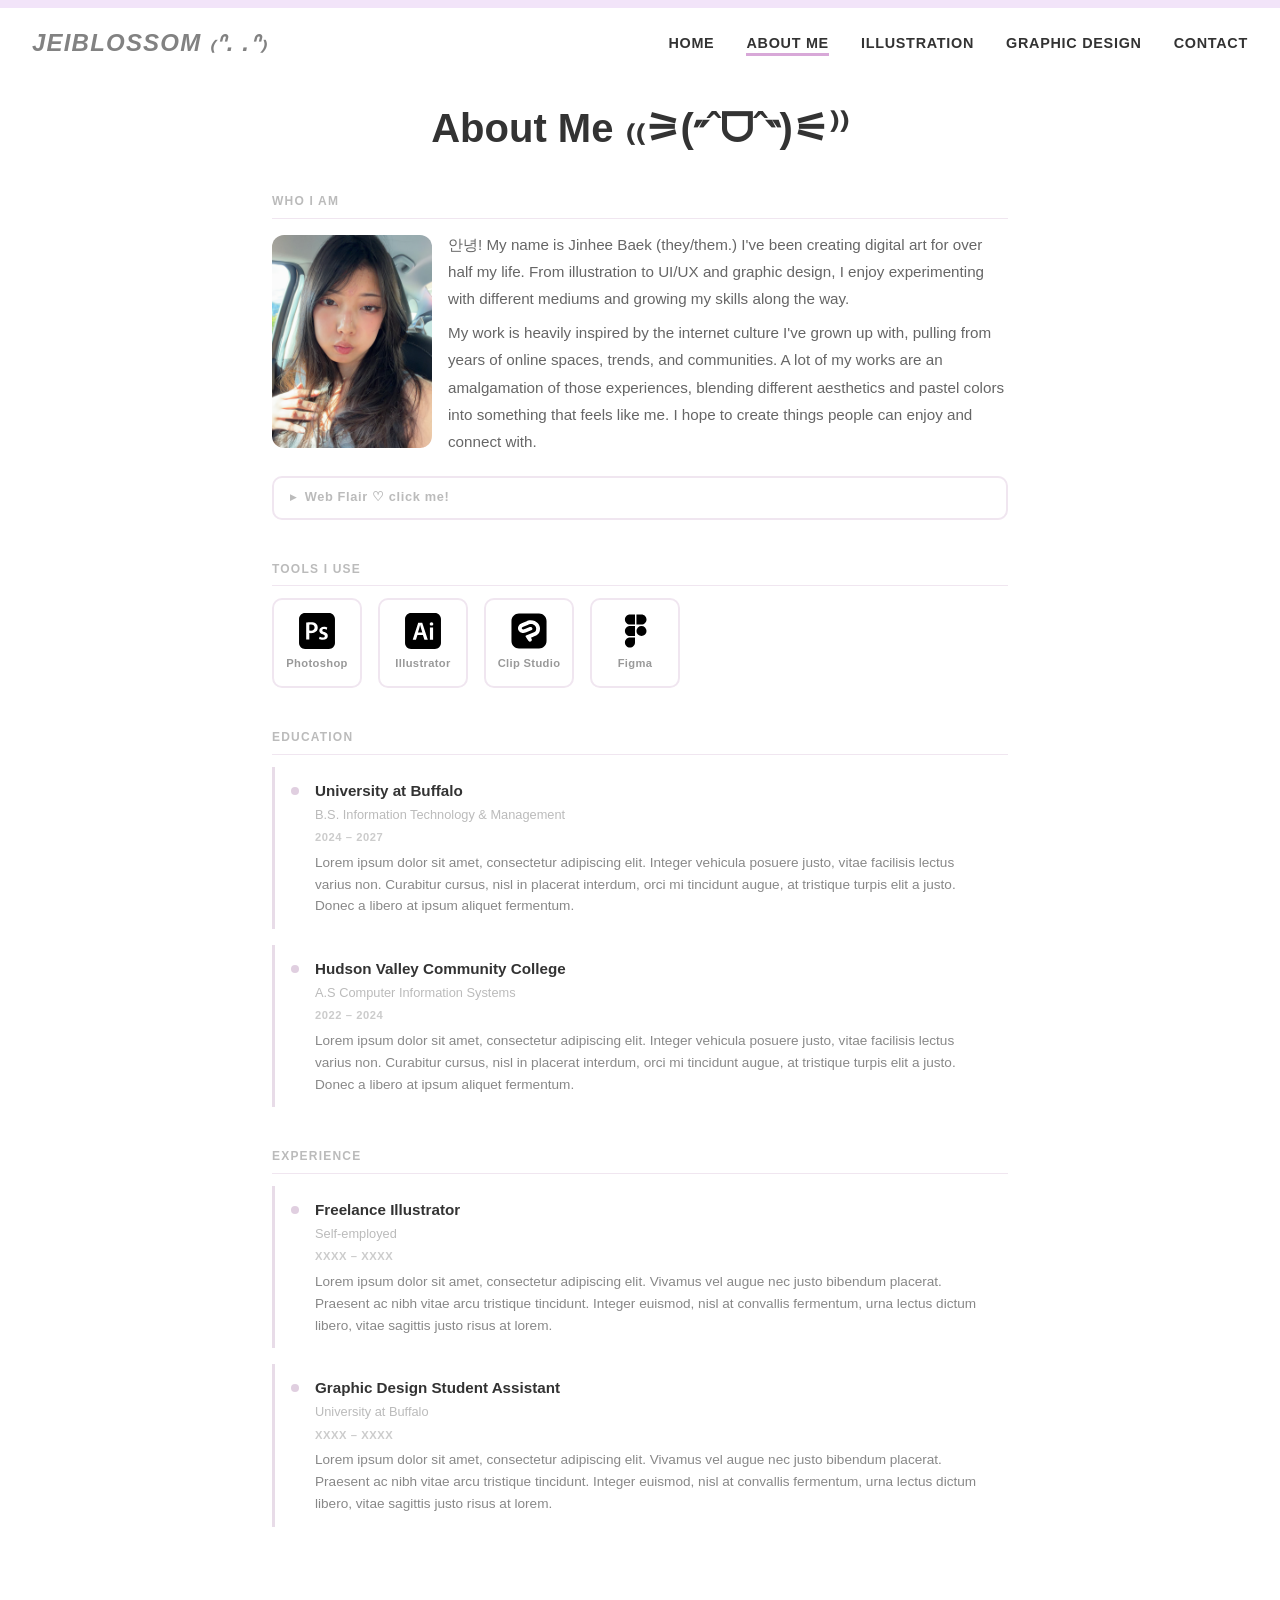
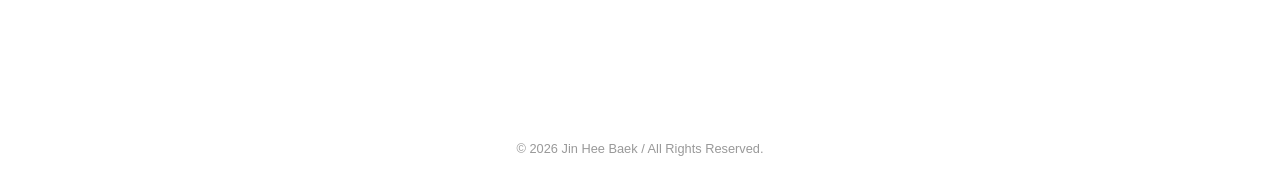
==== commit 868e0885: "style: optimize most images .png/.jpg -> .avif via oavif, kept PNG blinkies, optimized SVGs with `sv" ====
--- a/pages/about.html
+++ b/pages/about.html
@@ -27,7 +27,7 @@
                     <div class="about-section-label">Who I Am</div>
                     <div class="about-bio">
                         <div class="about-avatar">
-                            <img src="../assets/images/jinhee.jpg" alt="Jinhee" />
+                            <img src="../assets/images/jinhee.avif" alt="Jinhee" />
                         </div>
                         <div class="about-bio-text">
                             <p>
@@ -168,7 +168,7 @@
                                         src="../assets/web flair/blinkies/dokidoki.webp"
                                     />
                                     <img
-                                        src="../assets/web flair/blinkies/tacobell"
+                                        src="../assets/web flair/blinkies/tacobell.webp"
                                     />
                                     <img
                                         src="../assets/web flair/blinkies/fairy.webp"
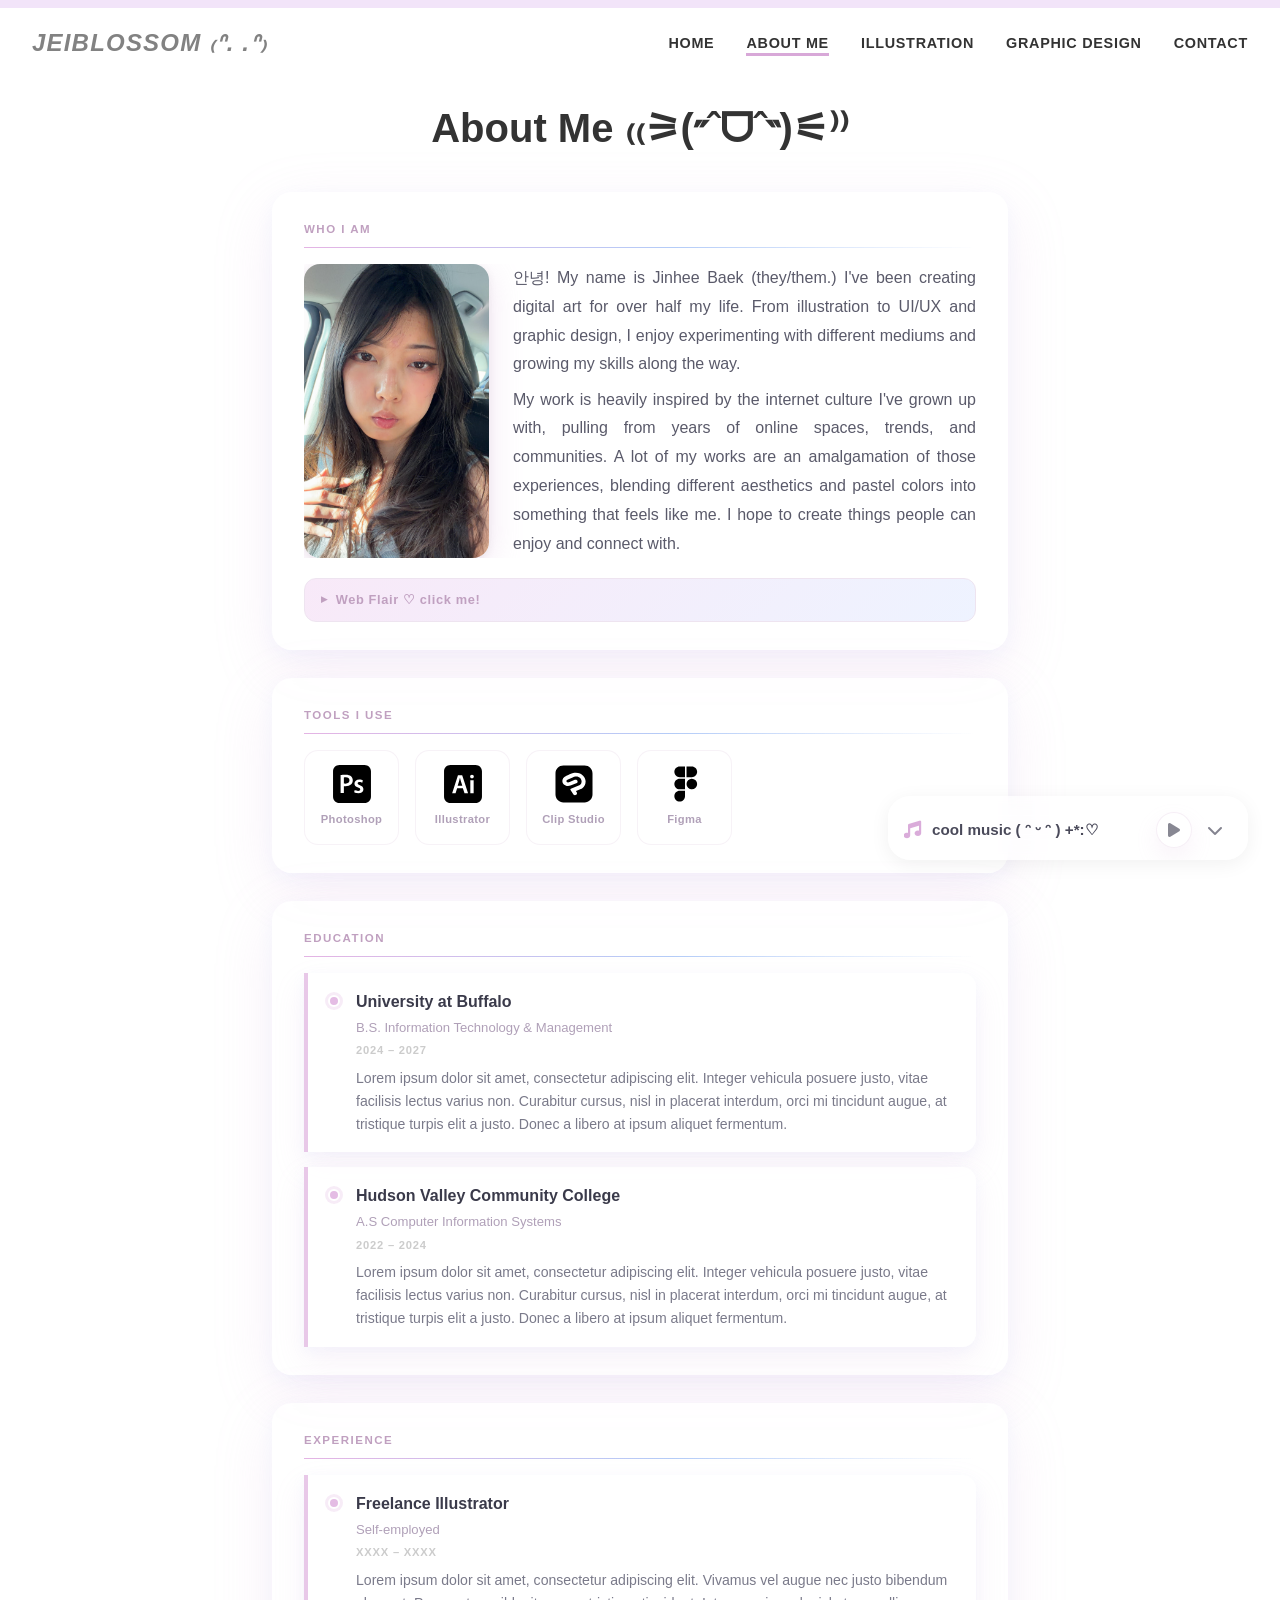
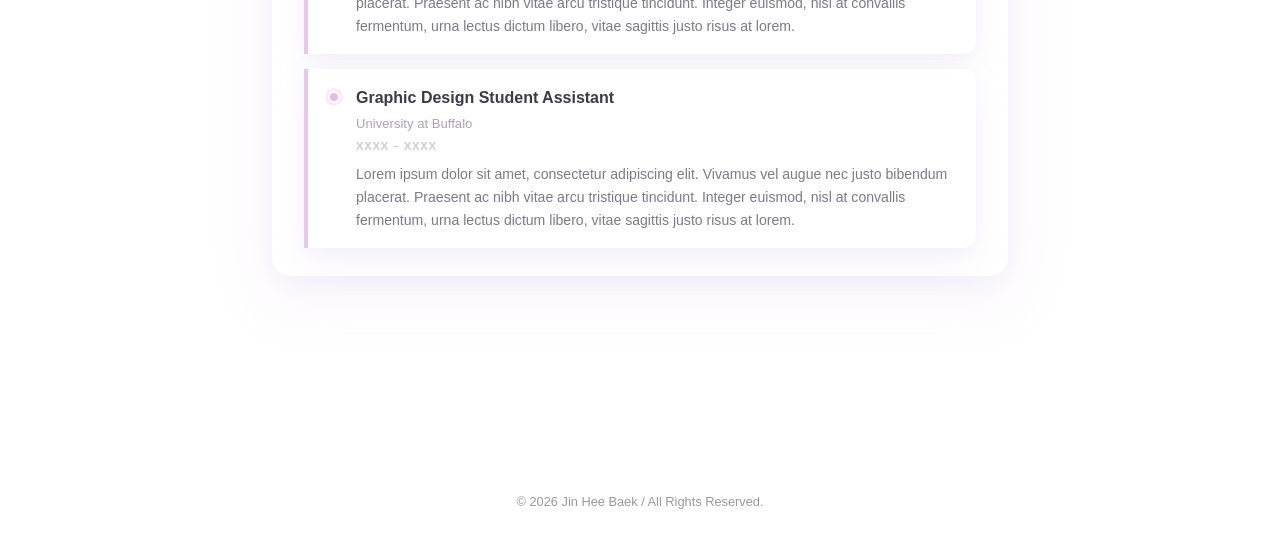
==== commit d29b77e8: "yurp" ====
--- a/pages/about.html
+++ b/pages/about.html
@@ -1,295 +1,394 @@
-<!doctype html>
+<!DOCTYPE html>
 <html lang="en">
-    <head>
-        <meta charset="UTF-8" />
-        <meta name="viewport" content="width=device-width, initial-scale=1.0, viewport-fit=cover" />
-        <title>About Me - Jinhee Baek</title>
-        <link rel="stylesheet" href="../style.css" />
-        <link
-            rel="stylesheet"
-            href="../components/music-player/music-player.css"
-        />
-        <link rel="stylesheet" href="../components/about/about.css" />
-        <link
-            rel="stylesheet"
-            href="https://cdnjs.cloudflare.com/ajax/libs/font-awesome/6.4.0/css/all.min.css"
-        />
-    </head>
-    <body>
-        <main class="page-content">
-            <div class="page-header">
-                <h1>About Me ₍₍⚞(˶ˆᗜˆ˵)⚟⁾⁾</h1>
+  <head>
+    <meta charset="UTF-8" />
+    <meta
+      name="viewport"
+      content="width=device-width, initial-scale=1.0, viewport-fit=cover"
+    />
+    <title>Jinhee Baek (Jeiblossom) | About Me</title>
+    <meta
+      name="description"
+      content="Learn more about Jinhee Baek – artist, designer, and creator of all things pastel and cute."
+    />
+    <link rel="stylesheet" href="../style.css" />
+    <link rel="stylesheet" href="../components/bg/bg.css" />
+    <link rel="stylesheet" href="../components/about/about.css" />
+    <link
+      rel="stylesheet"
+      href="../components/music-player/music-player.css"
+    />
+    <link
+      rel="stylesheet"
+      href="https://cdnjs.cloudflare.com/ajax/libs/font-awesome/6.4.0/css/all.min.css"
+    />
+  </head>
+  <body data-page="about">
+    <div id="pjax-root">
+      <main class="page-content">
+        <div class="page-header">
+          <h1>About Me ₍₍⚞(˶ˆᗜˆ˵)⚟⁾⁾</h1>
+        </div>
+
+        <div class="about-layout">
+          <!-- ======== About Me / Bio ======== -->
+          <section class="about-section">
+            <div class="about-section-label">Who I Am</div>
+            <div class="about-bio">
+              <div class="about-avatar">
+                <img
+                  src="../assets/images/misc/jinhee.avif"
+                  alt="Jinhee"
+                  loading="lazy"
+                  decoding="async"
+                />
+              </div>
+              <div class="about-bio-text">
+                <p>
+                  안녕! My name is Jinhee Baek (they/them.) I've been creating
+                  digital art for over half my life. From illustration to UI/UX
+                  and graphic design, I enjoy experimenting with different
+                  mediums and growing my skills along the way.
+                  <br /><span
+                    style="display: block; margin-bottom: 0.4rem"
+                  ></span>
+                  My work is heavily inspired by the internet culture I've grown
+                  up with, pulling from years of online spaces, trends, and
+                  communities. A lot of my works are an amalgamation of those
+                  experiences, blending different aesthetics and pastel colors
+                  into something that feels like me. I hope to create things
+                  people can enjoy and connect with.
+                </p>
+              </div>
             </div>
 
-            <div class="about-layout">
-                <!-- ======== About Me / Bio ======== -->
-                <section class="about-section">
-                    <div class="about-section-label">Who I Am</div>
-                    <div class="about-bio">
-                        <div class="about-avatar">
-                            <img src="../assets/images/jinhee.avif" alt="Jinhee" />
-                        </div>
-                        <div class="about-bio-text">
-                            <p>
-                                안녕! My name is Jinhee Baek (they/them.) I've been
-                                creating digital art for over half my life. From illustration
-                                to UI/UX and graphic design, I enjoy experimenting with different
-                                mediums and growing my skills along the way.
-                                <br /><span style="display:block; margin-bottom:0.4rem;"></span>
-                                My work is heavily inspired by the internet culture I've grown
-                                up with, pulling from years of online spaces, trends, and
-                                communities. A lot of my works are an amalgamation of those
-                                experiences, blending different aesthetics and pastel colors
-                                into something that feels like me. I hope to create things people
-                                can enjoy and connect with.
-                            </p>
-                        </div>
-                    </div>
-
-                    <!-- ======== Web Flair (collapsible) ======== -->
-                    <details class="about-flair-collapsible">
-                        <summary>Web Flair ♡ click me!</summary>
-                        <div class="about-flair-content">
-                            <!-- 88x31 Buttons -->
-                            <div class="about-flair-group">
-
-                                <div class="about-flair-row buttons-88x31">
-                                    <img
-                                        src="../assets/web flair/88x31/jinhee.art.webp"
-                                        style="cursor: pointer;"
-                                        onclick="document.getElementById('button88x31Modal').style.display='flex'"
-                                    />
-                                    <a
-                                        href="https://giannirosato.com/"
-                                        target="_blank"
-                                        rel="noopener"
-                                    >
-                                        <img
-                                            src="../assets/web flair/88x31/gb82_88x31.webp"
-                                        />
-                                    </a>
-                                </div>
-                            </div>
-
-                            <!-- Stamps -->
-                            <div class="about-flair-group">
-
-                                <div class="about-flair-row stamps">
-                                    <img
-                                        src="../assets/web flair/stamps/nonbinary.png"
-                                    />
-                                    <img
-                                        src="../assets/web flair/stamps/madoka.gif"
-                                    />
-                                    <img
-                                        src="../assets/web flair/stamps/cinna.gif"
-                                    />
-                                    <img
-                                        src="../assets/web flair/stamps/aj.webp"
-                                    />
-                                    <img
-                                        src="../assets/web flair/stamps/pinkie.png"
-                                    />
-                                    <img
-                                        src="../assets/web flair/stamps/chickensmoothie.png"
-                                    />
-                                    <img
-                                        src="../assets/web flair/stamps/orbit.webp"
-                                    />
-                                    <img
-                                        src="../assets/web flair/stamps/juno.png"
-                                    />
-                                    <img
-                                        src="../assets/web flair/stamps/pusheen.webp"
-                                    />
-                                    <img
-                                        src="../assets/web flair/stamps/donutella.png"
-                                    />
-                                    <img
-                                        src="../assets/web flair/stamps/sylveon.png"
-                                    />
-                                    <img
-                                        src="../assets/web flair/stamps/hamtaro.gif"
-                                    />
-                                    <img
-                                        src="../assets/web flair/stamps/drain.png"
-                                    />
-                                    <img
-                                        src="../assets/web flair/stamps/ascii.webp"
-                                    />
-                                    <img
-                                        src="../assets/web flair/stamps/insane.png"
-                                    />
-                                    <img
-                                        src="../assets/web flair/stamps/lotus.png"
-                                    />
-                                    <img
-                                        src="../assets/web flair/stamps/bee&p.gif"
-                                    />
-                                    <img
-                                        src="../assets/web flair/stamps/bee&p2.gif"
-                                    />
-
-
-
-
-                                </div>
-                            </div>
-
-                            <!-- Blinkies -->
-                            <div class="about-flair-group">
-
-                                <div class="about-flair-row blinkies">
-                                    <!-- Replace with your blinkie images:
+            <!-- ======== Web Flair (collapsible) ======== -->
+            <details class="about-flair-collapsible">
+              <summary>Web Flair ♡ click me!</summary>
+              <div class="about-flair-content">
+                <!-- 88x31 Buttons -->
+                <div class="about-flair-group">
+                  <div class="about-flair-row buttons-88x31">
+                    <img
+                      src="../assets/web flair/88x31/jinhee.art.webp"
+                      loading="lazy"
+                      decoding="async"
+                      style="cursor: pointer"
+                      onclick="
+                                                document.getElementById(
+                                                    'button88x31Modal',
+                                                ).style.display = 'flex'
+                                            "
+                    />
+                    <a
+                      href="https://giannirosato.com/"
+                      target="_blank"
+                      rel="noopener"
+                    >
+                      <img
+                        src="../assets/web flair/88x31/gb82_88x31.webp"
+                        loading="lazy"
+                        decoding="async"
+                      />
+                    </a>
+                  </div>
+                </div>
+
+                <!-- Stamps -->
+                <div class="about-flair-group">
+                  <div class="about-flair-row stamps">
+                    <img
+                      src="../assets/web flair/stamps/nonbinary.png"
+                      loading="lazy"
+                      decoding="async"
+                    />
+                    <img
+                      src="../assets/web flair/stamps/madoka.gif"
+                      loading="lazy"
+                      decoding="async"
+                    />
+                    <img
+                      src="../assets/web flair/stamps/cinna.gif"
+                      loading="lazy"
+                      decoding="async"
+                    />
+                    <img
+                      src="../assets/web flair/stamps/aj.webp"
+                      loading="lazy"
+                      decoding="async"
+                    />
+                    <img
+                      src="../assets/web flair/stamps/pinkie.png"
+                      loading="lazy"
+                      decoding="async"
+                    />
+                    <img
+                      src="../assets/web flair/stamps/chickensmoothie.png"
+                      loading="lazy"
+                      decoding="async"
+                    />
+                    <img
+                      src="../assets/web flair/stamps/orbit.webp"
+                      loading="lazy"
+                      decoding="async"
+                    />
+                    <img
+                      src="../assets/web flair/stamps/juno.png"
+                      loading="lazy"
+                      decoding="async"
+                    />
+                    <img
+                      src="../assets/web flair/stamps/pusheen.webp"
+                      loading="lazy"
+                      decoding="async"
+                    />
+                    <img
+                      src="../assets/web flair/stamps/donutella.png"
+                      loading="lazy"
+                      decoding="async"
+                    />
+                    <img
+                      src="../assets/web flair/stamps/sylveon.png"
+                      loading="lazy"
+                      decoding="async"
+                    />
+                    <img
+                      src="../assets/web flair/stamps/hamtaro.gif"
+                      loading="lazy"
+                      decoding="async"
+                    />
+                    <img
+                      src="../assets/web flair/stamps/drain.png"
+                      loading="lazy"
+                      decoding="async"
+                    />
+                    <img
+                      src="../assets/web flair/stamps/ascii.webp"
+                      loading="lazy"
+                      decoding="async"
+                    />
+                    <img
+                      src="../assets/web flair/stamps/insane.png"
+                      loading="lazy"
+                      decoding="async"
+                    />
+                    <img
+                      src="../assets/web flair/stamps/lotus.png"
+                      loading="lazy"
+                      decoding="async"
+                    />
+                    <img
+                      src="../assets/web flair/stamps/bee&amp;p.gif"
+                      loading="lazy"
+                      decoding="async"
+                    />
+                    <img
+                      src="../assets/web flair/stamps/bee&amp;p2.gif"
+                      loading="lazy"
+                      decoding="async"
+                    />
+                  </div>
+                </div>
+
+                <!-- Blinkies -->
+                <div class="about-flair-group">
+                  <div class="about-flair-row blinkies">
+                    <!-- Replace with your blinkie images:
                                          <img src="../assets/flair/blinkie1.gif" alt="Blinkie" />
                                     -->
-                                    <img
-                                        src="../assets/web flair/blinkies/supersonic.webp"
-                                    />
-                                    <img
-                                        src="../assets/web flair/blinkies/madoka.webp"
-                                    />
-                                    <img
-                                        src="../assets/web flair/blinkies/internet_angel.webp"
-                                    />
-                                    <img
-                                        src="../assets/web flair/blinkies/chiikawa.webp"
-                                    />
-                                    <img
-                                        src="../assets/web flair/blinkies/digitalartist.webp"
-                                    />
-                                    <img
-                                        src="../assets/web flair/blinkies/lps.webp"
-                                    />
-                                    <img
-                                        src="../assets/web flair/blinkies/uncool.webp"
-                                    />
-                                    <img
-                                        src="../assets/web flair/blinkies/dokidoki.webp"
-                                    />
-                                    <img
-                                        src="../assets/web flair/blinkies/tacobell.webp"
-                                    />
-                                    <img
-                                        src="../assets/web flair/blinkies/fairy.webp"
-                                    />
-                                    <img
-                                        src="../assets/web flair/blinkies/kaomoji.webp"
-                                    />
-                                    <img
-                                        src="../assets/web flair/blinkies/gumi.webp"
-                                    />
-                                    <img
-                                        src="../assets/web flair/blinkies/2hollis.webp"
-                                    />
-                                    <img
-                                        src="../assets/web flair/blinkies/drain.webp"
-                                    />
-                                    <img
-                                        src="../assets/web flair/blinkies/loona.webp"
-                                    />
-                                    <img
-                                        src="../assets/web flair/blinkies/shyshyshy.gif"
-                                    />
-
-
-
-                                </div>
-                            </div>
-                        </div>
-                    </details>
-                </section>
-
-                <!-- ======== Tools / Programs ======== -->
-                <section class="about-section">
-                    <div class="about-section-label">Tools I Use</div>
-                    <div class="about-tools-grid">
-                        <!-- Photoshop -->
-                        <div class="about-tool">
-                            <div class="about-tool-icon">
-                                <img src="../assets/vectors/photoshop-svgrepo-com.svg" alt="Photoshop" />
-                            </div>
-                            <span class="about-tool-name">Photoshop</span>
-                        </div>
-
-                        <!-- Illustrator -->
-                        <div class="about-tool">
-                            <div class="about-tool-icon">
-                                <img src="../assets/vectors/illustrator-svgrepo-com.svg" alt="Illustrator" />
-                            </div>
-                            <span class="about-tool-name">Illustrator</span>
-                        </div>
-
-                        <!-- Clip Studio Paint -->
-                        <div class="about-tool">
-                            <div class="about-tool-icon">
-                                <img src="../assets/vectors/icons8-clip-studio-paint(2).svg" alt="Clip Studio Paint" />
-                            </div>
-                            <span class="about-tool-name">Clip Studio</span>
-                        </div>
-
-                        <!-- Figma -->
-                        <div class="about-tool">
-                            <div class="about-tool-icon">
-                                <img src="../assets/vectors/icons8-figma.svg" alt="Figma" />
-                            </div>
-                            <span class="about-tool-name">Figma</span>
-                        </div>
-                    </div>
-                </section>
-
-                <!-- ======== Education ======== -->
-                <section class="about-section">
-                    <div class="about-section-label">Education</div>
-                    <div class="about-timeline">
-                        <div class="about-timeline-item">
-                            <div class="about-timeline-dot"></div>
-                            <div class="about-timeline-content">
-                                <div class="about-timeline-title">
-                                    University at Buffalo
-                                </div>
-                                <div class="about-timeline-subtitle">
-                                    B.S. Information Technology & Management
-                                </div>
-                                <div class="about-timeline-date">
-                                    2024 – 2027
-                                </div>
-                                <div class="about-timeline-desc">
-                                    Lorem ipsum dolor sit amet, consectetur
-                                    adipiscing elit. Integer vehicula posuere
-                                    justo, vitae facilisis lectus varius non.
-                                    Curabitur cursus, nisl in placerat interdum,
-                                    orci mi tincidunt augue, at tristique turpis
-                                    elit a justo. Donec a libero at ipsum
-                                    aliquet fermentum.
-                                </div>
-                            </div>
-                        </div>
-                        <div class="about-timeline-item">
-                            <div class="about-timeline-dot"></div>
-                            <div class="about-timeline-content">
-                                <div class="about-timeline-title">
-                                    Hudson Valley Community College
-                                </div>
-                                <div class="about-timeline-subtitle">
-                                    A.S Computer Information Systems
-                                </div>
-                                <div class="about-timeline-date">
-                                    2022 – 2024
-                                </div>
-                                <div class="about-timeline-desc">
-                                    Lorem ipsum dolor sit amet, consectetur
-                                    adipiscing elit. Integer vehicula posuere
-                                    justo, vitae facilisis lectus varius non.
-                                    Curabitur cursus, nisl in placerat interdum,
-                                    orci mi tincidunt augue, at tristique turpis
-                                    elit a justo. Donec a libero at ipsum
-                                    aliquet fermentum.
-                                </div>
-                            </div>
-
-                        <!-- Add more education items as needed -->
-                        <!--
+                    <img
+                      src="../assets/web flair/blinkies/supersonic.webp"
+                      loading="lazy"
+                      decoding="async"
+                    />
+                    <img
+                      src="../assets/web flair/blinkies/madoka.webp"
+                      loading="lazy"
+                      decoding="async"
+                    />
+                    <img
+                      src="../assets/web flair/blinkies/internet_angel.webp"
+                      loading="lazy"
+                      decoding="async"
+                    />
+                    <img
+                      src="../assets/web flair/blinkies/chiikawa.webp"
+                      loading="lazy"
+                      decoding="async"
+                    />
+                    <img
+                      src="../assets/web flair/blinkies/digitalartist.webp"
+                      loading="lazy"
+                      decoding="async"
+                    />
+                    <img
+                      src="../assets/web flair/blinkies/lps.webp"
+                      loading="lazy"
+                      decoding="async"
+                    />
+                    <img
+                      src="../assets/web flair/blinkies/uncool.webp"
+                      loading="lazy"
+                      decoding="async"
+                    />
+                    <img
+                      src="../assets/web flair/blinkies/dokidoki.webp"
+                      loading="lazy"
+                      decoding="async"
+                    />
+                    <img
+                      src="../assets/web flair/blinkies/tacobell.webp"
+                      loading="lazy"
+                      decoding="async"
+                    />
+                    <img
+                      src="../assets/web flair/blinkies/fairy.webp"
+                      loading="lazy"
+                      decoding="async"
+                    />
+                    <img
+                      src="../assets/web flair/blinkies/kaomoji.webp"
+                      loading="lazy"
+                      decoding="async"
+                    />
+                    <img
+                      src="../assets/web flair/blinkies/gumi.webp"
+                      loading="lazy"
+                      decoding="async"
+                    />
+                    <img
+                      src="../assets/web flair/blinkies/2hollis.webp"
+                      loading="lazy"
+                      decoding="async"
+                    />
+                    <img
+                      src="../assets/web flair/blinkies/drain.webp"
+                      loading="lazy"
+                      decoding="async"
+                    />
+                    <img
+                      src="../assets/web flair/blinkies/loona.webp"
+                      loading="lazy"
+                      decoding="async"
+                    />
+                    <img
+                      src="../assets/web flair/blinkies/shyshyshy.gif"
+                      loading="lazy"
+                      decoding="async"
+                    />
+                  </div>
+                </div>
+              </div>
+            </details>
+          </section>
+
+          <!-- ======== Tools / Programs ======== -->
+          <section class="about-section">
+            <div class="about-section-label">Tools I Use</div>
+            <div class="about-tools-grid">
+              <!-- Photoshop -->
+              <div class="about-tool">
+                <div class="about-tool-icon">
+                  <img
+                    src="../assets/vectors/photoshop-svgrepo-com.svg"
+                    alt="Photoshop"
+                    loading="lazy"
+                    decoding="async"
+                  />
+                </div>
+                <span class="about-tool-name">Photoshop</span>
+              </div>
+
+              <!-- Illustrator -->
+              <div class="about-tool">
+                <div class="about-tool-icon">
+                  <img
+                    src="../assets/vectors/illustrator-svgrepo-com.svg"
+                    alt="Illustrator"
+                    loading="lazy"
+                    decoding="async"
+                  />
+                </div>
+                <span class="about-tool-name">Illustrator</span>
+              </div>
+
+              <!-- Clip Studio Paint -->
+              <div class="about-tool">
+                <div class="about-tool-icon">
+                  <img
+                    src="../assets/vectors/icons8-clip-studio-paint(2).svg"
+                    alt="Clip Studio Paint"
+                    loading="lazy"
+                    decoding="async"
+                  />
+                </div>
+                <span class="about-tool-name">Clip Studio</span>
+              </div>
+
+              <!-- Figma -->
+              <div class="about-tool">
+                <div class="about-tool-icon">
+                  <img
+                    src="../assets/vectors/icons8-figma.svg"
+                    alt="Figma"
+                    loading="lazy"
+                    decoding="async"
+                  />
+                </div>
+                <span class="about-tool-name">Figma</span>
+              </div>
+            </div>
+          </section>
+
+          <!-- ======== Education ======== -->
+          <section class="about-section">
+            <div class="about-section-label">Education</div>
+            <div class="about-timeline">
+              <div class="about-timeline-item">
+                <div class="about-timeline-dot"></div>
+                <div class="about-timeline-content">
+                  <div class="about-timeline-title">
+                    University at Buffalo
+                  </div>
+                  <div class="about-timeline-subtitle">
+                    B.S. Information Technology & Management
+                  </div>
+                  <div class="about-timeline-date">
+                    2024 – 2027
+                  </div>
+                  <div class="about-timeline-desc">
+                    Lorem ipsum dolor sit amet, consectetur adipiscing elit.
+                    Integer vehicula posuere justo, vitae facilisis lectus
+                    varius non. Curabitur cursus, nisl in placerat interdum,
+                    orci mi tincidunt augue, at tristique turpis elit a justo.
+                    Donec a libero at ipsum aliquet fermentum.
+                  </div>
+                </div>
+              </div>
+              <div class="about-timeline-item">
+                <div class="about-timeline-dot"></div>
+                <div class="about-timeline-content">
+                  <div class="about-timeline-title">
+                    Hudson Valley Community College
+                  </div>
+                  <div class="about-timeline-subtitle">
+                    A.S Computer Information Systems
+                  </div>
+                  <div class="about-timeline-date">
+                    2022 – 2024
+                  </div>
+                  <div class="about-timeline-desc">
+                    Lorem ipsum dolor sit amet, consectetur adipiscing elit.
+                    Integer vehicula posuere justo, vitae facilisis lectus
+                    varius non. Curabitur cursus, nisl in placerat interdum,
+                    orci mi tincidunt augue, at tristique turpis elit a justo.
+                    Donec a libero at ipsum aliquet fermentum.
+                  </div>
+                </div>
+              </div>
+
+              <!-- Add more education items as needed -->
+              <!--
                         <div class="about-timeline-item">
                             <div class="about-timeline-dot"></div>
                             <div class="about-timeline-content">
@@ -300,179 +399,144 @@
                             </div>
                         </div>
                         -->
-                    </div>
-                </section>
-
-                <!-- ======== Work Experience ======== -->
-                <section class="about-section">
-                    <div class="about-section-label">Experience</div>
-                    <div class="about-timeline">
-                        <div class="about-timeline-item">
-                            <div class="about-timeline-dot"></div>
-                            <div class="about-timeline-content">
-                                <div class="about-timeline-title">
-                                    Freelance Illustrator
-                                </div>
-                                <div class="about-timeline-subtitle">
-                                    Self-employed
-                                </div>
-                                <div class="about-timeline-date">
-                                    xxxx – xxxx
-                                </div>
-                                <div class="about-timeline-desc">
-                                    Lorem ipsum dolor sit amet, consectetur
-                                    adipiscing elit. Vivamus vel augue nec
-                                    justo bibendum placerat. Praesent ac nibh
-                                    vitae arcu tristique tincidunt. Integer
-                                    euismod, nisl at convallis fermentum, urna
-                                    lectus dictum libero, vitae sagittis justo
-                                    risus at lorem.
-                                </div>
-                            </div>
-                        </div>
-
-                        <div class="about-timeline-item">
-                            <div class="about-timeline-dot"></div>
-                            <div class="about-timeline-content">
-                                <div class="about-timeline-title">
-                                    Graphic Design Student Assistant
-                                </div>
-                                <div class="about-timeline-subtitle">
-                                    University at Buffalo
-                                </div>
-                                <div class="about-timeline-date">
-                                    xxxx – xxxx
-                                </div>
-                                <div class="about-timeline-desc">
-                                    Lorem ipsum dolor sit amet, consectetur
-                                    adipiscing elit. Vivamus vel augue nec
-                                    justo bibendum placerat. Praesent ac nibh
-                                    vitae arcu tristique tincidunt. Integer
-                                    euismod, nisl at convallis fermentum, urna
-                                    lectus dictum libero, vitae sagittis justo
-                                    risus at lorem.
-                                </div>
-                            </div>
-                        </div>
-
-                        <!-- Add more experience items as needed -->
-                    </div>
-                </section>
             </div>
-        </main>
-
-        <footer class="copyright">&copy; 2026 Jin Hee Baek / All Rights Reserved.</footer>
-
-        <!-- 88x31 Button Modal -->
-        <div id="button88x31Modal" style="
-            display: none;
-            position: fixed;
-            top: 0; left: 0; right: 0; bottom: 0;
-            background: rgba(0,0,0,0.4);
-            backdrop-filter: blur(4px);
-            -webkit-backdrop-filter: blur(4px);
-            z-index: 9999;
-            justify-content: center;
-            align-items: center;
-            padding: 1rem;
-        " onclick="if(event.target===this)this.style.display='none'">
-            <div style="
-                background: white;
-                border-radius: 14px;
-                padding: 2rem;
-                max-width: 420px;
-                width: 100%;
-                text-align: center;
-                box-shadow: 0 8px 32px rgba(0,0,0,0.12);
-                position: relative;
-            ">
-                <button onclick="document.getElementById('button88x31Modal').style.display='none'" style="
-                    position: absolute;
-                    top: 0.75rem;
-                    right: 0.75rem;
-                    background: none;
-                    border: none;
-                    font-size: 1.25rem;
-                    color: #999;
-                    cursor: pointer;
-                    line-height: 1;
-                ">✕</button>
-                <img
-                    src="../assets/web flair/88x31/jinhee.art.webp"
-                    alt="jinhee.art 88x31 button"
-                    style="image-rendering: pixelated; width: 88px; height: 31px; margin-bottom: 1rem;"
-                />
-                <p style="
-                    font-size: 0.85rem;
-                    color: #666;
-                    line-height: 1.6;
-                    margin-bottom: 1rem;
-                ">this is my 88x31 button, you can link to me with this or host it on your own site :3</p>
-                <div style="position: relative;">
-                    <button onclick="
-                        var ta = this.parentElement.querySelector('textarea');
-                        ta.select();
-                        navigator.clipboard.writeText(ta.value);
-                        this.textContent = '✓';
-                        setTimeout(() => this.textContent = '⧉', 1500);
-                    " style="
-                        position: absolute;
-                        top: 0.5rem;
-                        right: 0.5rem;
-                        background: rgba(255,255,255,0.8);
-                        border: 1px solid #e0cfe0;
-                        border-radius: 5px;
-                        padding: 0.2rem 0.4rem;
-                        font-size: 0.75rem;
-                        color: #999;
-                        cursor: pointer;
-                        line-height: 1;
-                        z-index: 1;
-                    ">⧉</button>
-                    <textarea readonly onclick="this.select()" style="
-                        width: 100%;
-                        font-family: 'Courier New', monospace;
-                        font-size: 0.7rem;
-                        background: #f5f0f5;
-                        border: 2px solid #f0e6f0;
-                        border-radius: 8px;
-                        padding: 0.75rem;
-                        padding-right: 2.5rem;
-                        color: #666;
-                        resize: none;
-                        line-height: 1.5;
-                        text-align: left;
-                    " rows="3"><a href="https://jinhee.art" target="_blank"><img src="https://jinhee.art/assets/web%20flair/88x31/jinhee.art.webp" alt="jinhee.art" width="88" height="31" /></a></textarea>
-                </div>
+          </section>
+
+          <!-- ======== Work Experience ======== -->
+          <section class="about-section">
+            <div class="about-section-label">Experience</div>
+            <div class="about-timeline">
+              <div class="about-timeline-item">
+                <div class="about-timeline-dot"></div>
+                <div class="about-timeline-content">
+                  <div class="about-timeline-title">
+                    Freelance Illustrator
+                  </div>
+                  <div class="about-timeline-subtitle">
+                    Self-employed
+                  </div>
+                  <div class="about-timeline-date">
+                    xxxx – xxxx
+                  </div>
+                  <div class="about-timeline-desc">
+                    Lorem ipsum dolor sit amet, consectetur adipiscing elit.
+                    Vivamus vel augue nec justo bibendum placerat. Praesent ac
+                    nibh vitae arcu tristique tincidunt. Integer euismod, nisl
+                    at convallis fermentum, urna lectus dictum libero, vitae
+                    sagittis justo risus at lorem.
+                  </div>
+                </div>
+              </div>
+
+              <div class="about-timeline-item">
+                <div class="about-timeline-dot"></div>
+                <div class="about-timeline-content">
+                  <div class="about-timeline-title">
+                    Graphic Design Student Assistant
+                  </div>
+                  <div class="about-timeline-subtitle">
+                    University at Buffalo
+                  </div>
+                  <div class="about-timeline-date">
+                    xxxx – xxxx
+                  </div>
+                  <div class="about-timeline-desc">
+                    Lorem ipsum dolor sit amet, consectetur adipiscing elit.
+                    Vivamus vel augue nec justo bibendum placerat. Praesent ac
+                    nibh vitae arcu tristique tincidunt. Integer euismod, nisl
+                    at convallis fermentum, urna lectus dictum libero, vitae
+                    sagittis justo risus at lorem.
+                  </div>
+                </div>
+              </div>
+
+              <!-- Add more experience items as needed -->
             </div>
+          </section>
         </div>
-
-        <script src="../components/navbar/navbar.js"></script>
-        <script src="../components/sparkle/sparkle.js"></script>
-        <script>
-            document.addEventListener("DOMContentLoaded", () => {
-                const details = document.querySelector(".about-flair-collapsible");
-                if (!details) return;
-                const summary = details.querySelector("summary");
-                const content = details.querySelector(".about-flair-content");
-
-                summary.addEventListener("click", (e) => {
-                    if (details.open) {
-                        e.preventDefault();
-                        content.addEventListener("transitionend", function handler() {
-                            content.removeEventListener("transitionend", handler);
-                            details.removeAttribute("open");
-                        });
-                        content.style.maxHeight = "0";
-                        content.style.opacity = "0";
-                        content.style.padding = "0 1rem";
-                    } else {
-                        content.style.removeProperty("max-height");
-                        content.style.removeProperty("opacity");
-                        content.style.removeProperty("padding");
-                    }
-                });
-            });
-        </script>
-    </body>
+      </main>
+
+      <footer class="copyright">
+        &copy; 2026 Jin Hee Baek / All Rights Reserved.
+      </footer>
+
+      <!-- 88x31 Button Modal -->
+      <div
+        id="button88x31Modal"
+        style="display: none; position: fixed; top: 0; left: 0; right: 0; bottom: 0; background: rgba(0, 0, 0, 0.4); backdrop-filter: blur(4px); -webkit-backdrop-filter: blur(4px); z-index: 9999; justify-content: center; align-items: center; padding: 1rem"
+        onclick="
+                    if (event.target === this) this.style.display = 'none';
+                "
+      >
+        <div
+          style="background: white; border-radius: 14px; padding: 2rem; max-width: 420px; width: 100%; text-align: center; box-shadow: 0 8px 32px rgba(0, 0, 0, 0.12); position: relative"
+        >
+          <button
+            onclick="
+                            document.getElementById(
+                                'button88x31Modal',
+                            ).style.display = 'none'
+                        "
+            style="position: absolute; top: 0.75rem; right: 0.75rem; background: none; border: none; font-size: 1.25rem; color: #999; cursor: pointer; line-height: 1"
+          >
+            ✕
+          </button>
+          <img
+            src="../assets/web flair/88x31/jinhee.art.webp"
+            alt="jinhee.art 88x31 button"
+            loading="lazy"
+            decoding="async"
+            style="image-rendering: pixelated; width: 88px; height: 31px; margin-bottom: 1rem"
+          />
+          <p
+            style="font-size: 0.85rem; color: #666; line-height: 1.6; margin-bottom: 1rem"
+          >
+            this is my 88x31 button, you can link to me with this or host it on
+            your own site :3
+          </p>
+          <div style="position: relative">
+            <button
+              onclick="
+                                var ta =
+                                    this.parentElement.querySelector(
+                                        'textarea',
+                                    );
+                                ta.select();
+                                navigator.clipboard.writeText(ta.value);
+                                this.textContent = '✓';
+                                setTimeout(
+                                    () => (this.textContent = '⧉'),
+                                    1500,
+                                );
+                            "
+              style="position: absolute; top: 0.5rem; right: 0.5rem; background: rgba(255, 255, 255, 0.8); border: 1px solid #e0cfe0; border-radius: 5px; padding: 0.2rem 0.4rem; font-size: 0.75rem; color: #999; cursor: pointer; line-height: 1; z-index: 1"
+            >
+              ⧉
+            </button>
+            <textarea
+              readonly
+              onclick="this.select()"
+              style="width: 100%; font-family: 'Courier New', monospace; font-size: 0.7rem; background: #f5f0f5; border: 2px solid #f0e6f0; border-radius: 8px; padding: 0.75rem; padding-right: 2.5rem; color: #666; resize: none; line-height: 1.5; text-align: left"
+              rows="3"
+            >
+<a href="https://jinhee.art" target="_blank"><img src="https://jinhee.art/assets/web%20flair/88x31/jinhee.art.webp" alt="jinhee.art" /></a>
+                        </textarea>
+          </div>
+        </div>
+      </div>
+    </div>
+
+    <!-- Music Player -->
+    <div id="music-player-widget"></div>
+
+    <script src="../components/navbar/navbar.js"></script>
+    <script src="../components/bg/bg.js"></script>
+    <script src="../components/music-player/music-player.js"></script>
+    <script src="../components/music-player/music-player-init.js"></script>
+    <script src="../components/home/home.js"></script>
+    <script src="../components/pjax/pjax.js"></script>
+
+    <script src="../components/about/about.js"></script>
+    <script src="../components/sparkle/sparkle.js"></script>
+  </body>
 </html>
--- a/style.css
+++ b/style.css
@@ -1,435 +1,502 @@
 * {
-    margin: 0;
-    padding: 0;
-    box-sizing: border-box;
+  margin: 0;
+  padding: 0;
+  box-sizing: border-box;
 }
 
 html,
 body {
-    height: auto;
-    overflow: auto;
+  height: auto;
+  overflow: auto;
 }
 
 /* Lock scrolling on homepage (which has .hero) */
 body:has(.hero) {
-    height: 100dvh;
-    overflow: hidden;
-    display: flex;
-    flex-direction: column;
+  height: 100dvh;
+  overflow: hidden;
+  display: flex;
+  flex-direction: column;
 }
 
 body {
-    font-family:
-        -apple-system, BlinkMacSystemFont, "Segoe UI", Roboto, Oxygen, Ubuntu,
-        Cantarell, sans-serif;
-    line-height: 1.6;
-    color: #333;
+  font-family:
+    -apple-system, BlinkMacSystemFont, "Segoe UI", Roboto, Oxygen, Ubuntu,
+    Cantarell, sans-serif;
+  line-height: 1.6;
+  color: #333;
+}
+
+/* ---- Global Text Selection ---- */
+::selection {
+  /* Fallback */
+  background: rgba(216, 168, 216, 0.45);
+  /* Match top-color-bar purple */
+  background: oklch(0.9353 0.0321 315.53 / 0.85);
+}
+
+::-moz-selection {
+  background: rgba(216, 168, 216, 0.45);
+  background: oklch(0.9353 0.0321 315.53 / 0.85);
 }
 
 /* ---- Top Color Bar ---- */
 .top-color-bar {
-    position: fixed;
-    top: -200px;
-    left: 0;
-    right: 0;
-    height: calc(200px + 8px + env(safe-area-inset-top, 0px));
-    background-color: oklch(0.9353 0.0321 315.53);
-    z-index: 10000;
-    pointer-events: none;
+  position: fixed;
+  top: -200px;
+  left: 0;
+  right: 0;
+  height: calc(200px + 8px + env(safe-area-inset-top, 0px));
+  background-color: oklch(0.9353 0.0321 315.53);
+  z-index: 10000;
+  pointer-events: none;
 }
 
 body:has(.hero) .top-color-bar {
-    background-color: white;
+  background-color: white;
 }
 
 /* ---- Navigation Bar ---- */
 .navbar {
-    background: rgba(0, 0, 0, 0);
-    backdrop-filter: blur(5px);
-    position: fixed;
-    width: 100%;
-    top: 0;
-    z-index: 1000;
-    padding-top: max(8px, env(safe-area-inset-top));
+  background: rgba(0, 0, 0, 0);
+  backdrop-filter: blur(5px);
+  position: fixed;
+  width: 100%;
+  top: 0;
+  z-index: 1000;
+  padding-top: max(8px, env(safe-area-inset-top));
 }
 
 body:not(:has(.hero)) .navbar {
-    background: rgba(255, 255, 255, 0.85);
-    backdrop-filter: blur(10px);
-    -webkit-backdrop-filter: blur(10px);
+  background: rgba(255, 255, 255, 0.85);
+  backdrop-filter: blur(10px);
+  -webkit-backdrop-filter: blur(10px);
 }
 
 .nav-container {
-    display: flex;
-    justify-content: space-between;
-    align-items: center;
-    max-width: 100%;
-    margin: 0;
-    padding: 1rem 2rem;
+  display: flex;
+  justify-content: space-between;
+  align-items: center;
+  max-width: 100%;
+  margin: 0;
+  padding: 1rem 2rem;
 }
 
 .nav-logo {
-    font-size: 1.5rem;
-    font-weight: bold;
-    color: #333;
-    text-decoration: none;
-    letter-spacing: 0.05em;
-    white-space: nowrap;
-    flex-shrink: 0;
+  font-size: 1.5rem;
+  font-weight: bold;
+  color: #333;
+  text-decoration: none;
+  letter-spacing: 0.05em;
+  white-space: nowrap;
+  flex-shrink: 0;
 }
 
 .nav-menu {
-    display: flex;
-    list-style: none;
-    gap: 2rem;
-    flex-wrap: nowrap;
+  display: flex;
+  list-style: none;
+  gap: 2rem;
+  flex-wrap: nowrap;
 }
 
 .nav-link {
-    color: #333;
-    text-decoration: none;
-    font-size: 0.9rem;
-    font-weight: 600;
-    letter-spacing: 0.05em;
-    transition:
-        color 0.3s ease,
-        transform 0.3s ease;
-    white-space: nowrap;
+  color: #333;
+  text-decoration: none;
+  font-size: 0.9rem;
+  font-weight: 600;
+  letter-spacing: 0.05em;
+  transition: color 0.3s ease, transform 0.3s ease;
+  white-space: nowrap;
 }
 
 .nav-link:hover {
-    color: #ccc;
+  color: #ccc;
 }
 
 .nav-link.active {
-    color: #333;
-    border-bottom: 3px solid #d8a8d8;
-    padding-bottom: 2px;
+  color: #333;
+  border-bottom: 3px solid #d8a8d8;
+  padding-bottom: 2px;
 }
 
 /* ---- Hamburger Menu ---- */
 .hamburger {
-    display: none;
-    flex-direction: column;
-    cursor: pointer;
+  display: none;
+  flex-direction: column;
+  cursor: pointer;
 }
 
 /* ---- Nav Backdrop Overlay ---- */
 .nav-backdrop {
-    position: fixed;
-    top: 0;
-    left: 0;
-    width: 100%;
-    height: 100%;
-    backdrop-filter: blur(6px);
-    -webkit-backdrop-filter: blur(6px);
-    background: rgba(0, 0, 0, 0.15);
-    z-index: 999;
-    opacity: 0;
-    pointer-events: none;
-    transition: opacity 0.3s ease;
+  position: fixed;
+  top: 0;
+  left: 0;
+  width: 100%;
+  height: 100%;
+  backdrop-filter: blur(6px);
+  -webkit-backdrop-filter: blur(6px);
+  background: rgba(0, 0, 0, 0.15);
+  z-index: 999;
+  opacity: 0;
+  pointer-events: none;
+  transition: opacity 0.3s ease;
 }
 
 .nav-backdrop.active {
-    opacity: 1;
-    pointer-events: auto;
+  opacity: 1;
+  pointer-events: auto;
 }
 
 .bar {
-    width: 25px;
-    height: 3px;
-    background-color: #333;
-    margin: 5px auto;
-    transition:
-        transform 0.28s cubic-bezier(0.2, 0.9, 0.2, 1),
-        opacity 0.28s cubic-bezier(0.2, 0.9, 0.2, 1),
-        background-color 0.28s ease;
-    border-radius: 2px;
-    transform-origin: center;
+  width: 25px;
+  height: 3px;
+  background-color: #333;
+  margin: 5px auto;
+  transition:
+    transform 0.28s cubic-bezier(0.2, 0.9, 0.2, 1),
+    opacity 0.28s cubic-bezier(0.2, 0.9, 0.2, 1),
+    background-color 0.28s ease;
+  border-radius: 2px;
+  transform-origin: center;
 }
 
 /* ---- Hero Section ---- */
 .hero {
-    height: 100vh;
-    min-height: 0;
-    flex: 1;
-    display: flex;
-    align-items: center;
-    justify-content: center;
-    padding: 6rem 2rem;
-    position: relative;
-    overflow: hidden;
-    background-color: #e8f5ff;
-}
-
-/* ---- Landing page entrance animation (use same as About page) ----
-   Use the exact about page animation: aboutFadeIn 0.5s ease forwards */
+  height: 100vh;
+  min-height: 0;
+  flex: 1;
+  display: flex;
+  align-items: center;
+  justify-content: center;
+  padding: 6rem 2rem;
+  position: relative;
+  overflow: hidden;
+  background-color: #e8f5ff;
+}
+
+/* ---- Landing page entrance animation ----
+   Starts paused; JS adds .ready once hero images have loaded */
 .hero-content {
+  opacity: 0;
+  transform: translateY(12px);
+  animation: aboutFadeIn 0.6s ease forwards;
+  animation-play-state: paused;
+}
+
+.hero-content.ready {
+  animation-play-state: running;
+}
+
+/* Keyframes for aboutFadeIn (copied from about page) */
+@keyframes aboutFadeIn {
+  from {
     opacity: 0;
     transform: translateY(12px);
-    animation: aboutFadeIn 0.5s ease forwards;
-}
-
-/* Keyframes for aboutFadeIn (copied from about page) */
-@keyframes aboutFadeIn {
-    from {
-        opacity: 0;
-        transform: translateY(12px);
-    }
-    to {
-        opacity: 1;
-        transform: translateY(0);
-    }
+  }
+  to {
+    opacity: 1;
+    transform: translateY(0);
+  }
 }
 
 .hero::before {
-    content: "";
-    position: absolute;
-    top: 0;
-    left: 0;
-    width: 100%;
-    height: 100%;
-    z-index: 0;
-    pointer-events: none;
-    background-image:
-        url("data:image/svg+xml;charset=utf8,%3Csvg%20width%3D%22640%22%20height%3D%22480%22%20viewBox%3D%220%200%20640%20480%22%20xmlns%3D%22http%3A%2F%2Fwww.w3.org%2F2000%2Fsvg%22%20preserveAspectRatio%3D%22none%22%3E%20%3Cstyle%3E%20line%20%7B%20stroke-width%3A%203.01px%3B%20stroke%3A%20rgba(255,255,255,0.502)%3B%20vector-effect%3A%20non-scaling-stroke%3B%20%7D%20%3C%2Fstyle%3E%20%3Cline%20x1%3D%22640.08%22%20y1%3D%22242.0103%22%20x2%3D%22629.9606%22%20y2%3D%22240.0%22%20opacity%3D%221%22%20%2F%3E%20%3Cline%20x1%3D%22640.9808%22%20y1%3D%22249.2743%22%20x2%3D%22598.9646%22%20y2%3D%22240.0%22%20opacity%3D%221%22%20%2F%3E%20%3Cline%20x1%3D%22642.1139%22%20y1%3D%22258.4121%22%20x2%3D%22567.9685%22%20y2%3D%22240.0%22%20opacity%3D%221%22%20%2F%3E%20%3Cline%20x1%3D%22643.5825%22%20y1%3D%22270.2558%22%20x2%3D%22536.9724%22%20y2%3D%22240.0%22%20opacity%3D%221%22%20%2F%3E%20%3Cline%20x1%3D%22645.5617%22%20y1%3D%22286.2164%22%20x2%3D%22505.9764%22%20y2%3D%22240.0%22%20opacity%3D%221%22%20%2F%3E%20%3Cline%20x1%3D%22648.3735%22%20y1%3D%22308.8922%22%20x2%3D%22474.9803%22%20y2%3D%22240.0%22%20opacity%3D%221%22%20%2F%3E%20%3Cline%20x1%3D%22652.6836%22%20y1%3D%22343.65%22%20x2%3D%22443.9843%22%20y2%3D%22240.0%22%20opacity%3D%221%22%20%2F%3E%20%3Cline%20x1%3D%22660.124%22%20y1%3D%22403.6525%22%20x2%3D%22412.9882%22%20y2%3D%22240.0%22%20opacity%3D%221%22%20%2F%3E%20%3Cline%20x1%3D%22648.2466%22%20y1%3D%22504.4691%22%20x2%3D%22381.9921%22%20y2%3D%22240.0%22%20opacity%3D%221%22%20%2F%3E%20%3Cline%20x1%3D%22484.1233%22%20y1%3D%22504.4691%22%20x2%3D%22350.9961%22%20y2%3D%22240.0%22%20opacity%3D%221%22%20%2F%3E%20%3Cline%20x1%3D%22320.0%22%20y1%3D%22504.4691%22%20x2%3D%22320.0%22%20y2%3D%22240.0%22%20opacity%3D%221%22%20%2F%3E%20%3Cline%20x1%3D%22155.8767%22%20y1%3D%22504.4691%22%20x2%3D%22289.0039%22%20y2%3D%22240.0%22%20opacity%3D%221%22%20%2F%3E%20%3Cline%20x1%3D%22-8.2466%22%20y1%3D%22504.4691%22%20x2%3D%22258.0079%22%20y2%3D%22240.0%22%20opacity%3D%221%22%20%2F%3E%20%3Cline%20x1%3D%22-20.124%22%20y1%3D%22403.6525%22%20x2%3D%22227.0118%22%20y2%3D%22240.0%22%20opacity%3D%221%22%20%2F%3E%20%3Cline%20x1%3D%22-12.6836%22%20y1%3D%22343.65%22%20x2%3D%22196.0157%22%20y2%3D%22240.0%22%20opacity%3D%221%22%20%2F%3E%20%3Cline%20x1%3D%22-8.3735%22%20y1%3D%22308.8922%22%20x2%3D%22165.0197%22%20y2%3D%22240.0%22%20opacity%3D%221%22%20%2F%3E%20%3Cline%20x1%3D%22-5.5617%22%20y1%3D%22286.2164%22%20x2%3D%22134.0236%22%20y2%3D%22240.0%22%20opacity%3D%221%22%20%2F%3E%20%3Cline%20x1%3D%22-3.5825%22%20y1%3D%22270.2558%22%20x2%3D%22103.0276%22%20y2%3D%22240.0%22%20opacity%3D%221%22%20%2F%3E%20%3Cline%20x1%3D%22-2.1139%22%20y1%3D%22258.4121%22%20x2%3D%2272.0315%22%20y2%3D%22240.0%22%20opacity%3D%221%22%20%2F%3E%20%3Cline%20x1%3D%22-0.9808%22%20y1%3D%22249.2743%22%20x2%3D%2241.0354%22%20y2%3D%22240.0%22%20opacity%3D%221%22%20%2F%3E%20%3Cline%20x1%3D%22-0.08%22%20y1%3D%22242.0103%22%20x2%3D%2210.0394%22%20y2%3D%22240.0%22%20opacity%3D%221%22%20%2F%3E%20%3Cline%20x1%3D%22-0.6801%22%20y1%3D%22246.8498%22%20x2%3D%22640.6801%22%20y2%3D%22246.8498%22%20opacity%3D%221%22%3E%20%3Canimate%20attributeName%3D%22x1%22%20dur%3D%221s%22%20repeatCount%3D%22indefinite%22%20values%3D%22-0.6801%3B-0.7695%3B-0.8608%3B-0.9541%3B-1.0494%3B-1.1468%3B-1.2463%3B-1.3481%3B-1.4523%3B-1.5588%3B-1.6678%22%20%2F%3E%20%3Canimate%20attributeName%3D%22y1%22%20dur%3D%221s%22%20repeatCount%3D%22indefinite%22%20values%3D%22246.8498%3B247.5708%3B248.307%3B249.0592%3B249.8277%3B250.6131%3B251.416%3B252.2369%3B253.0765%3B253.9355%3B254.8144%22%20%2F%3E%20%3Canimate%20attributeName%3D%22x2%22%20dur%3D%221s%22%20repeatCount%3D%22indefinite%22%20values%3D%22640.6801%3B640.7695%3B640.8608%3B640.9541%3B641.0494%3B641.1468%3B641.2463%3B641.3481%3B641.4523%3B641.5588%3B641.6678%22%20%2F%3E%20%3Canimate%20attributeName%3D%22y2%22%20dur%3D%221s%22%20repeatCount%3D%22indefinite%22%20values%3D%22246.8498%3B247.5708%3B248.307%3B249.0592%3B249.8277%3B250.6131%3B251.416%3B252.2369%3B253.0765%3B253.9355%3B254.8144%22%20%2F%3E%20%3C%2Fline%3E%20%3Cline%20x1%3D%22-1.6678%22%20y1%3D%22254.8144%22%20x2%3D%22641.6678%22%20y2%3D%22254.8144%22%20opacity%3D%221%22%3E%20%3Canimate%20attributeName%3D%22x1%22%20dur%3D%221s%22%20repeatCount%3D%22indefinite%22%20values%3D%22-1.6678%3B-1.7793%3B-1.8935%3B-2.0105%3B-2.1303%3B-2.2531%3B-2.379%3B-2.508%3B-2.6404%3B-2.7762%3B-2.9156%22%20%2F%3E%20%3Canimate%20attributeName%3D%22y1%22%20dur%3D%221s%22%20repeatCount%3D%22indefinite%22%20values%3D%22254.8144%3B255.714%3B256.6351%3B257.5784%3B258.5447%3B259.5349%3B260.5499%3B261.5906%3B262.6581%3B263.7533%3B264.8773%22%20%2F%3E%20%3Canimate%20attributeName%3D%22x2%22%20dur%3D%221s%22%20repeatCount%3D%22indefinite%22%20values%3D%22641.6678%3B641.7793%3B641.8935%3B642.0105%3B642.1303%3B642.2531%3B642.379%3B642.508%3B642.6404%3B642.7762%3B642.9156%22%20%2F%3E%20%3Canimate%20attributeName%3D%22y2%22%20dur%3D%221s%22%20repeatCount%3D%22indefinite%22%20values%3D%22254.8144%3B255.714%3B256.6351%3B257.5784%3B258.5447%3B259.5349%3B260.5499%3B261.5906%3B262.6581%3B263.7533%3B264.8773%22%20%2F%3E%20%3C%2Fline%3E%20%3Cline%20x1%3D%22-2.9156%22%20y1%3D%22264.8773%22%20x2%3D%22642.9156%22%20y2%3D%22264.8773%22%20opacity%3D%221%22%3E%20%3Canimate%20attributeName%3D%22x1%22%20dur%3D%221s%22%20repeatCount%3D%22indefinite%22%20values%3D%22-2.9156%3B-3.0587%3B-3.2057%3B-3.3567%3B-3.5119%3B-3.6715%3B-3.8356%3B-4.0045%3B-4.1784%3B-4.3575%3B-4.542%22%20%2F%3E%20%3Canimate%20attributeName%3D%22y1%22%20dur%3D%221s%22%20repeatCount%3D%22indefinite%22%20values%3D%22264.8773%3B266.0314%3B267.2166%3B268.4344%3B269.6861%3B270.973%3B272.2968%3B273.659%3B275.0613%3B276.5056%3B277.9936%22%20%2F%3E%20%3Canimate%20attributeName%3D%22x2%22%20dur%3D%221s%22%20repeatCount%3D%22indefinite%22%20values%3D%22642.9156%3B643.0587%3B643.2057%3B643.3567%3B643.5119%3B643.6715%3B643.8356%3B644.0045%3B644.1784%3B644.3575%3B644.542%22%20%2F%3E%20%3Canimate%20attributeName%3D%22y2%22%20dur%3D%221s%22%20repeatCount%3D%22indefinite%22%20values%3D%22264.8773%3B266.0314%3B267.2166%3B268.4344%3B269.6861%3B270.973%3B272.2968%3B273.659%3B275.0613%3B276.5056%3B277.9936%22%20%2F%3E%20%3C%2Fline%3E%20%3Cline%20x1%3D%22-4.542%22%20y1%3D%22277.9936%22%20x2%3D%22644.542%22%20y2%3D%22277.9936%22%20opacity%3D%221%22%3E%20%3Canimate%20attributeName%3D%22x1%22%20dur%3D%221s%22%20repeatCount%3D%22indefinite%22%20values%3D%22-4.542%3B-4.7322%3B-4.9284%3B-5.1308%3B-5.3397%3B-5.5555%3B-5.7785%3B-6.0091%3B-6.2476%3B-6.4945%3B-6.7503%22%20%2F%3E%20%3Canimate%20attributeName%3D%22y1%22%20dur%3D%221s%22%20repeatCount%3D%22indefinite%22%20values%3D%22277.9936%3B279.5275%3B281.1094%3B282.7416%3B284.4265%3B286.1667%3B287.965%3B289.8244%3B291.748%3B293.7391%3B295.8015%22%20%2F%3E%20%3Canimate%20attributeName%3D%22x2%22%20dur%3D%221s%22%20repeatCount%3D%22indefinite%22%20values%3D%22644.542%3B644.7322%3B644.9284%3B645.1308%3B645.3397%3B645.5555%3B645.7785%3B646.0091%3B646.2476%3B646.4945%3B646.7503%22%20%2F%3E%20%3Canimate%20attributeName%3D%22y2%22%20dur%3D%221s%22%20repeatCount%3D%22indefinite%22%20values%3D%22277.9936%3B279.5275%3B281.1094%3B282.7416%3B284.4265%3B286.1667%3B287.965%3B289.8244%3B291.748%3B293.7391%3B295.8015%22%20%2F%3E%20%3C%2Fline%3E%20%3Cline%20x1%3D%22-6.7503%22%20y1%3D%22295.8015%22%20x2%3D%22646.7503%22%20y2%3D%22295.8015%22%20opacity%3D%221%22%3E%20%3Canimate%20attributeName%3D%22x1%22%20dur%3D%221s%22%20repeatCount%3D%22indefinite%22%20values%3D%22-6.7503%3B-7.0153%3B-7.2902%3B-7.5755%3B-7.8717%3B-8.1797%3B-8.4999%3B-8.8332%3B-9.1805%3B-9.5426%3B-9.9204%22%20%2F%3E%20%3Canimate%20attributeName%3D%22y1%22%20dur%3D%221s%22%20repeatCount%3D%22indefinite%22%20values%3D%22295.8015%3B297.9391%3B300.1559%3B302.4565%3B304.8457%3B307.3288%3B309.9114%3B312.5996%3B315.4%3B318.3197%3B321.3667%22%20%2F%3E%20%3Canimate%20attributeName%3D%22x2%22%20dur%3D%221s%22%20repeatCount%3D%22indefinite%22%20values%3D%22646.7503%3B647.0153%3B647.2902%3B647.5755%3B647.8717%3B648.1797%3B648.4999%3B648.8332%3B649.1805%3B649.5426%3B649.9204%22%20%2F%3E%20%3Canimate%20attributeName%3D%22y2%22%20dur%3D%221s%22%20repeatCount%3D%22indefinite%22%20values%3D%22295.8015%3B297.9391%3B300.1559%3B302.4565%3B304.8457%3B307.3288%3B309.9114%3B312.5996%3B315.4%3B318.3197%3B321.3667%22%20%2F%3E%20%3C%2Fline%3E%20%3Cline%20x1%3D%22-9.9204%22%20y1%3D%22321.3667%22%20x2%3D%22649.9204%22%20y2%3D%22321.3667%22%20opacity%3D%221%22%3E%20%3Canimate%20attributeName%3D%22x1%22%20dur%3D%221s%22%20repeatCount%3D%22indefinite%22%20values%3D%22-9.9204%3B-10.315%3B-10.7277%3B-11.1595%3B-11.612%3B-12.0866%3B-12.585%3B-13.1089%3B-13.6606%3B-14.2421%3B-14.856%22%20%2F%3E%20%3Canimate%20attributeName%3D%22y1%22%20dur%3D%221s%22%20repeatCount%3D%22indefinite%22%20values%3D%22321.3667%3B324.5494%3B327.877%3B331.3596%3B335.0085%3B338.8358%3B342.8548%3B347.0804%3B351.5289%3B356.2184%3B361.169%22%20%2F%3E%20%3Canimate%20attributeName%3D%22x2%22%20dur%3D%221s%22%20repeatCount%3D%22indefinite%22%20values%3D%22649.9204%3B650.315%3B650.7277%3B651.1595%3B651.612%3B652.0866%3B652.585%3B653.1089%3B653.6606%3B654.2421%3B654.856%22%20%2F%3E%20%3Canimate%20attributeName%3D%22y2%22%20dur%3D%221s%22%20repeatCount%3D%22indefinite%22%20values%3D%22321.3667%3B324.5494%3B327.877%3B331.3596%3B335.0085%3B338.8358%3B342.8548%3B347.0804%3B351.5289%3B356.2184%3B361.169%22%20%2F%3E%20%3C%2Fline%3E%20%3Cline%20x1%3D%22-14.856%22%20y1%3D%22361.169%22%20x2%3D%22654.856%22%20y2%3D%22361.169%22%20opacity%3D%221%22%3E%20%3Canimate%20attributeName%3D%22x1%22%20dur%3D%221s%22%20repeatCount%3D%22indefinite%22%20values%3D%22-14.856%3B-15.505%3B-16.1924%3B-16.9215%3B-17.6963%3B-18.5212%3B-19.4013%3B-20.3422%3B-21.3506%3B-22.4339%3B-23.6008%22%20%2F%3E%20%3Canimate%20attributeName%3D%22y1%22%20dur%3D%221s%22%20repeatCount%3D%22indefinite%22%20values%3D%22361.169%3B366.4033%3B371.9463%3B377.8261%3B384.0743%3B390.7268%3B397.8241%3B405.4124%3B413.5443%3B422.2805%3B431.691%22%20%2F%3E%20%3Canimate%20attributeName%3D%22x2%22%20dur%3D%221s%22%20repeatCount%3D%22indefinite%22%20values%3D%22654.856%3B655.505%3B656.1924%3B656.9215%3B657.6963%3B658.5212%3B659.4013%3B660.3422%3B661.3506%3B662.4339%3B663.6008%22%20%2F%3E%20%3Canimate%20attributeName%3D%22y2%22%20dur%3D%221s%22%20repeatCount%3D%22indefinite%22%20values%3D%22361.169%3B366.4033%3B371.9463%3B377.8261%3B384.0743%3B390.7268%3B397.8241%3B405.4124%3B413.5443%3B422.2805%3B431.691%22%20%2F%3E%20%3C%2Fline%3E%20%3Cline%20x1%3D%22-23.6008%22%20y1%3D%22431.691%22%20x2%3D%22663.6008%22%20y2%3D%22431.691%22%20opacity%3D%221%22%3E%20%3Canimate%20attributeName%3D%22x1%22%20dur%3D%221s%22%20repeatCount%3D%22indefinite%22%20values%3D%22-23.6008%3B-24.8615%3B-26.2275%3B-27.7128%3B-29.3336%3B-31.1094%3B-31.1094%3B-31.1094%3B-31.1094%3B-31.1094%3B-31.1094%22%20%2F%3E%20%3Canimate%20attributeName%3D%22y1%22%20dur%3D%221s%22%20repeatCount%3D%22indefinite%22%20values%3D%22431.691%3B441.857%3B452.8732%3B464.851%3B477.9219%3B492.2429%3B492.2429%3B492.2429%3B492.2429%3B492.2429%3B492.2429%22%20%2F%3E%20%3Canimate%20attributeName%3D%22x2%22%20dur%3D%221s%22%20repeatCount%3D%22indefinite%22%20values%3D%22663.6008%3B664.8615%3B666.2275%3B667.7128%3B669.3336%3B671.1094%3B671.1094%3B671.1094%3B671.1094%3B671.1094%3B671.1094%22%20%2F%3E%20%3Canimate%20attributeName%20%3D%22y2%22%20dur%3D%221s%22%20repeatCount%3D%22indefinite%22%20values%3D%22431.691%3B441.857%3B452.8732%3B464.851%3B477.9219%3B492.2429%3B492.2429%3B492.2429%3B492.2429%3B492.2429%3B492.2429%22%20%2F%3E%20%3Canimate%20attributeName%3D%22opacity%22%20dur%3D%221s%22%20repeatCount%3D%22indefinite%22%20values%3D%221%3B1%3B1%3B1%3B1%3B1%3B0%3B0%3B0%3B0%3B0%22%20%2F%3E%20%3C%2Fline%3E%20%3Cline%20x1%3D%220.0%22%20y1%3D%22240.0%22%20x2%3D%22640.0%22%20y2%3D%22240.0%22%20%2F%3E%20%3Cline%20x1%3D%22-0.0269%22%20y1%3D%22241.5819%22%20x2%3D%22640.0269%22%20y2%3D%22241.5819%22%20opacity%3D%220%22%3E%20%3Canimate%20attributeName%3D%22x1%22%20dur%3D%221s%22%20repeatCount%3D%22indefinite%22%20values%3D%22-0.0269%3B-0.0269%3B-0.0269%3B-0.103%3B-0.1806%3B-0.2597%3B-0.3404%3B-0.4228%3B-0.5068%3B-0.5926%3B-0.6801%22%20%2F%3E%20%3Canimate%20attributeName%3D%22y1%22%20dur%3D%221s%22%20repeatCount%3D%22indefinite%22%20values%3D%22241.5819%3B241.5819%3B241.5819%3B242.1956%3B242.8213%3B243.4595%3B244.1104%3B244.7745%3B245.4521%3B246.1438%3B246.8498%22%20%2F%3E%20%3Canimate%20attributeName%3D%22x2%22%20dur%3D%221s%22%20repeatCount%3D%22indefinite%22%20values%3D%22640.0269%3B640.0269%3B640.0269%3B640.103%3B640.1806%3B640.2597%3B640.3404%3B640.4228%3B640.5068%3B640.5926%3B640.6801%22%20%2F%3E%20%3Canimate%20attributeName%3D%22y2%22%20dur%3D%221s%22%20repeatCount%3D%22indefinite%22%20values%3D%22241.5819%3B241.5819%3B241.5819%3B242.1956%3B242.8213%3B243.4595%3B244.1104%3B244.7745%3B245.4521%3B246.1438%3B246.8498%22%20%2F%3E%20%3Canimate%20attributeName%3D%22opacity%22%20dur%3D%221s%22%20repeatCount%3D%22indefinite%22%20values%3D%220%3B0%3B1%3B1%3B1%3B1%3B1%3B1%3B1%3B1%3B1%22%20%2F%3E%20%3C%2Fline%3E%3C%2Fsvg%3E"),
-        linear-gradient(0deg, #e8f5ff 40%, #ffedf8 100%);
-    background-size:
-        100% 150%,
-        auto;
-    background-position:
-        center,
-        0% 0%;
-    background-repeat: no-repeat, repeat;
-    background-attachment: scroll;
+  content: "";
+  position: absolute;
+  top: 0;
+  left: 0;
+  width: 100%;
+  height: 100%;
+  z-index: 0;
+  pointer-events: none;
+  background-image:
+    url("data:image/svg+xml;charset=utf8,%3Csvg%20width%3D%22640%22%20height%3D%22480%22%20viewBox%3D%220%200%20640%20480%22%20xmlns%3D%22http%3A%2F%2Fwww.w3.org%2F2000%2Fsvg%22%20preserveAspectRatio%3D%22none%22%3E%20%3Cstyle%3E%20line%20%7B%20stroke-width%3A%203.01px%3B%20stroke%3A%20rgba(255,255,255,0.502)%3B%20vector-effect%3A%20non-scaling-stroke%3B%20%7D%20%3C%2Fstyle%3E%20%3Cline%20x1%3D%22640.08%22%20y1%3D%22242.0103%22%20x2%3D%22629.9606%22%20y2%3D%22240.0%22%20opacity%3D%221%22%20%2F%3E%20%3Cline%20x1%3D%22640.9808%22%20y1%3D%22249.2743%22%20x2%3D%22598.9646%22%20y2%3D%22240.0%22%20opacity%3D%221%22%20%2F%3E%20%3Cline%20x1%3D%22642.1139%22%20y1%3D%22258.4121%22%20x2%3D%22567.9685%22%20y2%3D%22240.0%22%20opacity%3D%221%22%20%2F%3E%20%3Cline%20x1%3D%22643.5825%22%20y1%3D%22270.2558%22%20x2%3D%22536.9724%22%20y2%3D%22240.0%22%20opacity%3D%221%22%20%2F%3E%20%3Cline%20x1%3D%22645.5617%22%20y1%3D%22286.2164%22%20x2%3D%22505.9764%22%20y2%3D%22240.0%22%20opacity%3D%221%22%20%2F%3E%20%3Cline%20x1%3D%22648.3735%22%20y1%3D%22308.8922%22%20x2%3D%22474.9803%22%20y2%3D%22240.0%22%20opacity%3D%221%22%20%2F%3E%20%3Cline%20x1%3D%22652.6836%22%20y1%3D%22343.65%22%20x2%3D%22443.9843%22%20y2%3D%22240.0%22%20opacity%3D%221%22%20%2F%3E%20%3Cline%20x1%3D%22660.124%22%20y1%3D%22403.6525%22%20x2%3D%22412.9882%22%20y2%3D%22240.0%22%20opacity%3D%221%22%20%2F%3E%20%3Cline%20x1%3D%22648.2466%22%20y1%3D%22504.4691%22%20x2%3D%22381.9921%22%20y2%3D%22240.0%22%20opacity%3D%221%22%20%2F%3E%20%3Cline%20x1%3D%22484.1233%22%20y1%3D%22504.4691%22%20x2%3D%22350.9961%22%20y2%3D%22240.0%22%20opacity%3D%221%22%20%2F%3E%20%3Cline%20x1%3D%22320.0%22%20y1%3D%22504.4691%22%20x2%3D%22320.0%22%20y2%3D%22240.0%22%20opacity%3D%221%22%20%2F%3E%20%3Cline%20x1%3D%22155.8767%22%20y1%3D%22504.4691%22%20x2%3D%22289.0039%22%20y2%3D%22240.0%22%20opacity%3D%221%22%20%2F%3E%20%3Cline%20x1%3D%22-8.2466%22%20y1%3D%22504.4691%22%20x2%3D%22258.0079%22%20y2%3D%22240.0%22%20opacity%3D%221%22%20%2F%3E%20%3Cline%20x1%3D%22-20.124%22%20y1%3D%22403.6525%22%20x2%3D%22227.0118%22%20y2%3D%22240.0%22%20opacity%3D%221%22%20%2F%3E%20%3Cline%20x1%3D%22-12.6836%22%20y1%3D%22343.65%22%20x2%3D%22196.0157%22%20y2%3D%22240.0%22%20opacity%3D%221%22%20%2F%3E%20%3Cline%20x1%3D%22-8.3735%22%20y1%3D%22308.8922%22%20x2%3D%22165.0197%22%20y2%3D%22240.0%22%20opacity%3D%221%22%20%2F%3E%20%3Cline%20x1%3D%22-5.5617%22%20y1%3D%22286.2164%22%20x2%3D%22134.0236%22%20y2%3D%22240.0%22%20opacity%3D%221%22%20%2F%3E%20%3Cline%20x1%3D%22-3.5825%22%20y1%3D%22270.2558%22%20x2%3D%22103.0276%22%20y2%3D%22240.0%22%20opacity%3D%221%22%20%2F%3E%20%3Cline%20x1%3D%22-2.1139%22%20y1%3D%22258.4121%22%20x2%3D%2272.0315%22%20y2%3D%22240.0%22%20opacity%3D%221%22%20%2F%3E%20%3Cline%20x1%3D%22-0.9808%22%20y1%3D%22249.2743%22%20x2%3D%2241.0354%22%20y2%3D%22240.0%22%20opacity%3D%221%22%20%2F%3E%20%3Cline%20x1%3D%22-0.08%22%20y1%3D%22242.0103%22%20x2%3D%2210.0394%22%20y2%3D%22240.0%22%20opacity%3D%221%22%20%2F%3E%20%3Cline%20x1%3D%22-0.6801%22%20y1%3D%22246.8498%22%20x2%3D%22640.6801%22%20y2%3D%22246.8498%22%20opacity%3D%221%22%3E%20%3Canimate%20attributeName%3D%22x1%22%20dur%3D%221s%22%20repeatCount%3D%22indefinite%22%20values%3D%22-0.6801%3B-0.7695%3B-0.8608%3B-0.9541%3B-1.0494%3B-1.1468%3B-1.2463%3B-1.3481%3B-1.4523%3B-1.5588%3B-1.6678%22%20%2F%3E%20%3Canimate%20attributeName%3D%22y1%22%20dur%3D%221s%22%20repeatCount%3D%22indefinite%22%20values%3D%22246.8498%3B247.5708%3B248.307%3B249.0592%3B249.8277%3B250.6131%3B251.416%3B252.2369%3B253.0765%3B253.9355%3B254.8144%22%20%2F%3E%20%3Canimate%20attributeName%3D%22x2%22%20dur%3D%221s%22%20repeatCount%3D%22indefinite%22%20values%3D%22640.6801%3B640.7695%3B640.8608%3B640.9541%3B641.0494%3B641.1468%3B641.2463%3B641.3481%3B641.4523%3B641.5588%3B641.6678%22%20%2F%3E%20%3Canimate%20attributeName%3D%22y2%22%20dur%3D%221s%22%20repeatCount%3D%22indefinite%22%20values%3D%22246.8498%3B247.5708%3B248.307%3B249.0592%3B249.8277%3B250.6131%3B251.416%3B252.2369%3B253.0765%3B253.9355%3B254.8144%22%20%2F%3E%20%3C%2Fline%3E%20%3Cline%20x1%3D%22-1.6678%22%20y1%3D%22254.8144%22%20x2%3D%22641.6678%22%20y2%3D%22254.8144%22%20opacity%3D%221%22%3E%20%3Canimate%20attributeName%3D%22x1%22%20dur%3D%221s%22%20repeatCount%3D%22indefinite%22%20values%3D%22-1.6678%3B-1.7793%3B-1.8935%3B-2.0105%3B-2.1303%3B-2.2531%3B-2.379%3B-2.508%3B-2.6404%3B-2.7762%3B-2.9156%22%20%2F%3E%20%3Canimate%20attributeName%3D%22y1%22%20dur%3D%221s%22%20repeatCount%3D%22indefinite%22%20values%3D%22254.8144%3B255.714%3B256.6351%3B257.5784%3B258.5447%3B259.5349%3B260.5499%3B261.5906%3B262.6581%3B263.7533%3B264.8773%22%20%2F%3E%20%3Canimate%20attributeName%3D%22x2%22%20dur%3D%221s%22%20repeatCount%3D%22indefinite%22%20values%3D%22641.6678%3B641.7793%3B641.8935%3B642.0105%3B642.1303%3B642.2531%3B642.379%3B642.508%3B642.6404%3B642.7762%3B642.9156%22%20%2F%3E%20%3Canimate%20attributeName%3D%22y2%22%20dur%3D%221s%22%20repeatCount%3D%22indefinite%22%20values%3D%22254.8144%3B255.714%3B256.6351%3B257.5784%3B258.5447%3B259.5349%3B260.5499%3B261.5906%3B262.6581%3B263.7533%3B264.8773%22%20%2F%3E%20%3C%2Fline%3E%20%3Cline%20x1%3D%22-2.9156%22%20y1%3D%22264.8773%22%20x2%3D%22642.9156%22%20y2%3D%22264.8773%22%20opacity%3D%221%22%3E%20%3Canimate%20attributeName%3D%22x1%22%20dur%3D%221s%22%20repeatCount%3D%22indefinite%22%20values%3D%22-2.9156%3B-3.0587%3B-3.2057%3B-3.3567%3B-3.5119%3B-3.6715%3B-3.8356%3B-4.0045%3B-4.1784%3B-4.3575%3B-4.542%22%20%2F%3E%20%3Canimate%20attributeName%3D%22y1%22%20dur%3D%221s%22%20repeatCount%3D%22indefinite%22%20values%3D%22264.8773%3B266.0314%3B267.2166%3B268.4344%3B269.6861%3B270.973%3B272.2968%3B273.659%3B275.0613%3B276.5056%3B277.9936%22%20%2F%3E%20%3Canimate%20attributeName%3D%22x2%22%20dur%3D%221s%22%20repeatCount%3D%22indefinite%22%20values%3D%22642.9156%3B643.0587%3B643.2057%3B643.3567%3B643.5119%3B643.6715%3B643.8356%3B644.0045%3B644.1784%3B644.3575%3B644.542%22%20%2F%3E%20%3Canimate%20attributeName%3D%22y2%22%20dur%3D%221s%22%20repeatCount%3D%22indefinite%22%20values%3D%22264.8773%3B266.0314%3B267.2166%3B268.4344%3B269.6861%3B270.973%3B272.2968%3B273.659%3B275.0613%3B276.5056%3B277.9936%22%20%2F%3E%20%3C%2Fline%3E%20%3Cline%20x1%3D%22-4.542%22%20y1%3D%22277.9936%22%20x2%3D%22644.542%22%20y2%3D%22277.9936%22%20opacity%3D%221%22%3E%20%3Canimate%20attributeName%3D%22x1%22%20dur%3D%221s%22%20repeatCount%3D%22indefinite%22%20values%3D%22-4.542%3B-4.7322%3B-4.9284%3B-5.1308%3B-5.3397%3B-5.5555%3B-5.7785%3B-6.0091%3B-6.2476%3B-6.4945%3B-6.7503%22%20%2F%3E%20%3Canimate%20attributeName%3D%22y1%22%20dur%3D%221s%22%20repeatCount%3D%22indefinite%22%20values%3D%22277.9936%3B279.5275%3B281.1094%3B282.7416%3B284.4265%3B286.1667%3B287.965%3B289.8244%3B291.748%3B293.7391%3B295.8015%22%20%2F%3E%20%3Canimate%20attributeName%3D%22x2%22%20dur%3D%221s%22%20repeatCount%3D%22indefinite%22%20values%3D%22644.542%3B644.7322%3B644.9284%3B645.1308%3B645.3397%3B645.5555%3B645.7785%3B646.0091%3B646.2476%3B646.4945%3B646.7503%22%20%2F%3E%20%3Canimate%20attributeName%3D%22y2%22%20dur%3D%221s%22%20repeatCount%3D%22indefinite%22%20values%3D%22277.9936%3B279.5275%3B281.1094%3B282.7416%3B284.4265%3B286.1667%3B287.965%3B289.8244%3B291.748%3B293.7391%3B295.8015%22%20%2F%3E%20%3C%2Fline%3E%20%3Cline%20x1%3D%22-6.7503%22%20y1%3D%22295.8015%22%20x2%3D%22646.7503%22%20y2%3D%22295.8015%22%20opacity%3D%221%22%3E%20%3Canimate%20attributeName%3D%22x1%22%20dur%3D%221s%22%20repeatCount%3D%22indefinite%22%20values%3D%22-6.7503%3B-7.0153%3B-7.2902%3B-7.5755%3B-7.8717%3B-8.1797%3B-8.4999%3B-8.8332%3B-9.1805%3B-9.5426%3B-9.9204%22%20%2F%3E%20%3Canimate%20attributeName%3D%22y1%22%20dur%3D%221s%22%20repeatCount%3D%22indefinite%22%20values%3D%22295.8015%3B297.9391%3B300.1559%3B302.4565%3B304.8457%3B307.3288%3B309.9114%3B312.5996%3B315.4%3B318.3197%3B321.3667%22%20%2F%3E%20%3Canimate%20attributeName%3D%22x2%22%20dur%3D%221s%22%20repeatCount%3D%22indefinite%22%20values%3D%22646.7503%3B647.0153%3B647.2902%3B647.5755%3B647.8717%3B648.1797%3B648.4999%3B648.8332%3B649.1805%3B649.5426%3B649.9204%22%20%2F%3E%20%3Canimate%20attributeName%3D%22y2%22%20dur%3D%221s%22%20repeatCount%3D%22indefinite%22%20values%3D%22295.8015%3B297.9391%3B300.1559%3B302.4565%3B304.8457%3B307.3288%3B309.9114%3B312.5996%3B315.4%3B318.3197%3B321.3667%22%20%2F%3E%20%3C%2Fline%3E%20%3Cline%20x1%3D%22-9.9204%22%20y1%3D%22321.3667%22%20x2%3D%22649.9204%22%20y2%3D%22321.3667%22%20opacity%3D%221%22%3E%20%3Canimate%20attributeName%3D%22x1%22%20dur%3D%221s%22%20repeatCount%3D%22indefinite%22%20values%3D%22-9.9204%3B-10.315%3B-10.7277%3B-11.1595%3B-11.612%3B-12.0866%3B-12.585%3B-13.1089%3B-13.6606%3B-14.2421%3B-14.856%22%20%2F%3E%20%3Canimate%20attributeName%3D%22y1%22%20dur%3D%221s%22%20repeatCount%3D%22indefinite%22%20values%3D%22321.3667%3B324.5494%3B327.877%3B331.3596%3B335.0085%3B338.8358%3B342.8548%3B347.0804%3B351.5289%3B356.2184%3B361.169%22%20%2F%3E%20%3Canimate%20attributeName%3D%22x2%22%20dur%3D%221s%22%20repeatCount%3D%22indefinite%22%20values%3D%22649.9204%3B650.315%3B650.7277%3B651.1595%3B651.612%3B652.0866%3B652.585%3B653.1089%3B653.6606%3B654.2421%3B654.856%22%20%2F%3E%20%3Canimate%20attributeName%3D%22y2%22%20dur%3D%221s%22%20repeatCount%3D%22indefinite%22%20values%3D%22321.3667%3B324.5494%3B327.877%3B331.3596%3B335.0085%3B338.8358%3B342.8548%3B347.0804%3B351.5289%3B356.2184%3B361.169%22%20%2F%3E%20%3C%2Fline%3E%20%3Cline%20x1%3D%22-14.856%22%20y1%3D%22361.169%22%20x2%3D%22654.856%22%20y2%3D%22361.169%22%20opacity%3D%221%22%3E%20%3Canimate%20attributeName%3D%22x1%22%20dur%3D%221s%22%20repeatCount%3D%22indefinite%22%20values%3D%22-14.856%3B-15.505%3B-16.1924%3B-16.9215%3B-17.6963%3B-18.5212%3B-19.4013%3B-20.3422%3B-21.3506%3B-22.4339%3B-23.6008%22%20%2F%3E%20%3Canimate%20attributeName%3D%22y1%22%20dur%3D%221s%22%20repeatCount%3D%22indefinite%22%20values%3D%22361.169%3B366.4033%3B371.9463%3B377.8261%3B384.0743%3B390.7268%3B397.8241%3B405.4124%3B413.5443%3B422.2805%3B431.691%22%20%2F%3E%20%3Canimate%20attributeName%3D%22x2%22%20dur%3D%221s%22%20repeatCount%3D%22indefinite%22%20values%3D%22654.856%3B655.505%3B656.1924%3B656.9215%3B657.6963%3B658.5212%3B659.4013%3B660.3422%3B661.3506%3B662.4339%3B663.6008%22%20%2F%3E%20%3Canimate%20attributeName%3D%22y2%22%20dur%3D%221s%22%20repeatCount%3D%22indefinite%22%20values%3D%22361.169%3B366.4033%3B371.9463%3B377.8261%3B384.0743%3B390.7268%3B397.8241%3B405.4124%3B413.5443%3B422.2805%3B431.691%22%20%2F%3E%20%3C%2Fline%3E%20%3Cline%20x1%3D%22-23.6008%22%20y1%3D%22431.691%22%20x2%3D%22663.6008%22%20y2%3D%22431.691%22%20opacity%3D%221%22%3E%20%3Canimate%20attributeName%3D%22x1%22%20dur%3D%221s%22%20repeatCount%3D%22indefinite%22%20values%3D%22-23.6008%3B-24.8615%3B-26.2275%3B-27.7128%3B-29.3336%3B-31.1094%3B-31.1094%3B-31.1094%3B-31.1094%3B-31.1094%3B-31.1094%22%20%2F%3E%20%3Canimate%20attributeName%3D%22y1%22%20dur%3D%221s%22%20repeatCount%3D%22indefinite%22%20values%3D%22431.691%3B441.857%3B452.8732%3B464.851%3B477.9219%3B492.2429%3B492.2429%3B492.2429%3B492.2429%3B492.2429%3B492.2429%22%20%2F%3E%20%3Canimate%20attributeName%3D%22x2%22%20dur%3D%221s%22%20repeatCount%3D%22indefinite%22%20values%3D%22663.6008%3B664.8615%3B666.2275%3B667.7128%3B669.3336%3B671.1094%3B671.1094%3B671.1094%3B671.1094%3B671.1094%3B671.1094%22%20%2F%3E%20%3Canimate%20attributeName%20%3D%22y2%22%20dur%3D%221s%22%20repeatCount%3D%22indefinite%22%20values%3D%22431.691%3B441.857%3B452.8732%3B464.851%3B477.9219%3B492.2429%3B492.2429%3B492.2429%3B492.2429%3B492.2429%3B492.2429%22%20%2F%3E%20%3Canimate%20attributeName%3D%22opacity%22%20dur%3D%221s%22%20repeatCount%3D%22indefinite%22%20values%3D%221%3B1%3B1%3B1%3B1%3B1%3B0%3B0%3B0%3B0%3B0%22%20%2F%3E%20%3C%2Fline%3E%20%3Cline%20x1%3D%220.0%22%20y1%3D%22240.0%22%20x2%3D%22640.0%22%20y2%3D%22240.0%22%20%2F%3E%20%3Cline%20x1%3D%22-0.0269%22%20y1%3D%22241.5819%22%20x2%3D%22640.0269%22%20y2%3D%22241.5819%22%20opacity%3D%220%22%3E%20%3Canimate%20attributeName%3D%22x1%22%20dur%3D%221s%22%20repeatCount%3D%22indefinite%22%20values%3D%22-0.0269%3B-0.0269%3B-0.0269%3B-0.103%3B-0.1806%3B-0.2597%3B-0.3404%3B-0.4228%3B-0.5068%3B-0.5926%3B-0.6801%22%20%2F%3E%20%3Canimate%20attributeName%3D%22y1%22%20dur%3D%221s%22%20repeatCount%3D%22indefinite%22%20values%3D%22241.5819%3B241.5819%3B241.5819%3B242.1956%3B242.8213%3B243.4595%3B244.1104%3B244.7745%3B245.4521%3B246.1438%3B246.8498%22%20%2F%3E%20%3Canimate%20attributeName%3D%22x2%22%20dur%3D%221s%22%20repeatCount%3D%22indefinite%22%20values%3D%22640.0269%3B640.0269%3B640.0269%3B640.103%3B640.1806%3B640.2597%3B640.3404%3B640.4228%3B640.5068%3B640.5926%3B640.6801%22%20%2F%3E%20%3Canimate%20attributeName%3D%22y2%22%20dur%3D%221s%22%20repeatCount%3D%22indefinite%22%20values%3D%22241.5819%3B241.5819%3B241.5819%3B242.1956%3B242.8213%3B243.4595%3B244.1104%3B244.7745%3B245.4521%3B246.1438%3B246.8498%22%20%2F%3E%20%3Canimate%20attributeName%3D%22opacity%22%20dur%3D%221s%22%20repeatCount%3D%22indefinite%22%20values%3D%220%3B0%3B1%3B1%3B1%3B1%3B1%3B1%3B1%3B1%3B1%22%20%2F%3E%20%3C%2Fline%3E%3C%2Fsvg%3E"),
+    linear-gradient(0deg, #e8f5ff 40%, #ffedf8 100%);
+  background-size: 100% 150%, auto;
+  background-position: center, 0% 0%;
+  background-repeat: no-repeat, repeat;
+  background-attachment: scroll;
 }
 
 .hero-content {
-    position: relative;
-    z-index: 2;
-    max-width: none;
-    width: 90%;
+  position: relative;
+  z-index: 2;
+  max-width: none;
+  width: 90%;
 }
 
 /* ---- Hero Images Grid (Desktop: 2-column layout) ---- */
 .hero-images {
-    display: grid;
-    grid-template-columns: auto auto;
-    grid-template-rows: auto auto auto;
-    justify-content: center;
-    align-items: start;
-    margin-bottom: 2rem;
-    padding: 2rem;
-    gap: 0 1rem;
+  display: grid;
+  grid-template-columns: auto auto;
+  grid-template-rows: auto auto;
+  justify-content: center;
+  align-items: start;
+  margin-bottom: 2rem;
+  padding: 2rem;
+  gap: 0 0.5rem;
 }
 
 /* Desktop grid placement:
-   Left column:  card (row 1-2), socials (row 3)
+   Left column:  card (row 1-2)
    Right column: image2 (row 1 / span 2) */
 .hero-card {
-    grid-column: 1;
-    grid-row: 1 / 3;
-    width: clamp(175px, 25vw, 380px);
-    background: rgba(255, 255, 255, 0.85);
-    border-radius: 16px;
-    padding: 1rem;
-    box-shadow: 0 4px 20px rgba(0, 0, 0, 0.06);
-    overflow: hidden;
-    box-sizing: border-box;
-}
-
-.hero-socials {
-    grid-column: 1;
-    grid-row: 3;
+  grid-column: 1;
+  grid-row: 1 / 3;
+  width: clamp(175px, 25vw, 380px);
+  background: rgba(255, 255, 255, 0.85);
+  border-radius: 16px 0 0 16px;
+  padding: 1rem;
+  box-shadow: 0 4px 20px rgba(0, 0, 0, 0.06);
+  overflow: hidden;
+  box-sizing: border-box;
 }
 
 .hero-image2 {
-    grid-column: 2;
-    grid-row: 1 / 3; /* span image1 + intro rows */
-    display: flex;
-    overflow: visible;
-    border-radius: 16px;
-    aspect-ratio: 747 / 489;
+  grid-column: 2;
+  grid-row: 1 / 3; /* span image1 + intro rows */
+  display: flex;
+  position: relative;
+  overflow: visible;
+  border-radius: 0 16px 16px 0;
+  aspect-ratio: 747 / 489;
 }
 
 /* ---- Hero Image 1 ---- */
+/* Fade individual hero images in as they decode */
+.hero-image1 img,
+.hero-image2 > img:first-child {
+  opacity: 0;
+  transition: opacity 0.45s ease;
+}
+
+.hero-image1 img.loaded,
+.hero-image2 > img:first-child.loaded {
+  opacity: 1;
+}
+
 .hero-image1 img {
-    display: block;
-    width: 100%;
-    height: auto;
-    margin: 0;
+  display: block;
+  width: 100%;
+  height: auto;
+  margin: 0;
 }
 
 /* ---- Intro Text ---- */
 .intro-text {
-    width: 100%;
-    max-width: none;
-    margin-top: 0.75rem;
-    margin-bottom: 0;
-    text-align: left;
-    overflow-wrap: break-word;
-    word-wrap: break-word;
+  width: 100%;
+  max-width: none;
+  margin-top: 0.75rem;
+  margin-bottom: 0;
+  text-align: left;
+  overflow-wrap: break-word;
+  word-wrap: break-word;
 }
 
 .intro-line {
-    margin: 0.5rem 0 0 0;
-    font-size: 12.5pt;
-    color: #828282;
-    font-family: Helvetica, sans-serif;
-    line-height: 1.5;
-    overflow-wrap: break-word;
-    word-wrap: break-word;
+  margin: 0.5rem 0 0 0;
+  font-size: 12.5pt;
+  color: #828282;
+  font-family: Helvetica, sans-serif;
+  line-height: 1.5;
+  overflow-wrap: break-word;
+  word-wrap: break-word;
+  text-align: justify;
 }
 
 /* ---- Social Icons ---- */
-.hero-socials {
-    margin-top: 0.75rem;
-}
-
 .social-icons {
-    display: flex;
-    flex-direction: row;
-    gap: 1.5rem;
-    margin: 0;
-    padding: 0;
-    align-items: center;
+  display: flex;
+  flex-direction: row;
+  gap: 1.5rem;
+  margin: 0;
+  padding: 0;
+  align-items: center;
 }
 
 .social-icon {
-    width: 34px;
-    height: 34px;
-    display: flex;
-    align-items: center;
-    justify-content: center;
-    color: #333;
-    transition:
-        color 0.3s ease,
-        transform 0.3s ease;
-    text-decoration: none;
+  width: 34px;
+  height: 34px;
+  display: flex;
+  align-items: center;
+  justify-content: center;
+  color: #333;
+  transition: color 0.3s ease, transform 0.3s ease;
+  text-decoration: none;
 }
 
 .social-icon:hover {
-    color: #666;
-    transform: translateY(-2px);
+  color: #666;
+  transform: translateY(-2px);
 }
 
 .social-icon svg {
-    width: 100%;
-    height: 100%;
+  width: 100%;
+  height: 100%;
+}
+
+.hero-image2-socials {
+  position: absolute;
+  left: 14px;
+  bottom: 14px;
+  z-index: 3;
+}
+
+.hero-image2-socials .social-icons {
+  gap: 0.75rem;
+}
+
+.hero-image2-socials .social-icon {
+  width: 40px;
+  height: 40px;
+  border-radius: 999px;
+  background: rgba(255, 255, 255, 0.78);
+  border: 1px solid rgba(240, 230, 240, 0.62);
+  box-shadow:
+    0 12px 34px rgba(216, 168, 216, 0.18),
+    0 6px 18px rgba(180, 210, 255, 0.12);
+  backdrop-filter: blur(8px);
+  -webkit-backdrop-filter: blur(8px);
+  transform: translateY(0) scale(1);
+  transition:
+    transform 0.25s ease,
+    box-shadow 0.25s ease,
+    border-color 0.25s ease,
+    background-color 0.25s ease;
+}
+
+.hero-image2-socials .social-icon svg {
+  width: 20px;
+  height: 20px;
+  transition: transform 0.25s ease;
+}
+
+.hero-image2-socials .social-icon:hover {
+  transform: translateY(-6px) scale(1.04);
+  box-shadow: 0 18px 40px rgba(216, 168, 216, 0.22);
+  border-color: rgba(216, 168, 216, 0.5);
+  background: rgba(255, 255, 255, 0.86);
+}
+
+.hero-image2-socials .social-icon:hover svg {
+  transform: rotate(6deg) scale(1.08);
+}
+
+.hero-image2-socials .social-icon:focus-visible {
+  outline: 3px solid rgba(216, 168, 216, 0.55);
+  outline-offset: 4px;
 }
 
 /* ---- Hero Image 2 img ---- */
 .hero-image2 > img:first-child {
-    display: block;
-    width: 100%;
-    height: 100%;
-    object-fit: cover;
-    object-position: center center;
-    border-radius: 16px;
-    box-shadow: 0 4px 20px rgba(0, 0, 0, 0.06);
+  display: block;
+  width: 100%;
+  height: 100%;
+  object-fit: cover;
+  object-position: center center;
+  border-radius: 0 16px 16px 0;
+  box-shadow: 0 4px 20px rgba(0, 0, 0, 0.06);
 }
 
 /* ---- Hero Typography ---- */
 .hero h1 {
-    font-size: 3.5rem;
-    color: #ffffff;
-    margin-bottom: 1.5rem;
-    font-weight: 600;
-    letter-spacing: 0.02em;
-    text-shadow: 2px 2px 4px rgba(0, 0, 0, 0.1);
+  font-size: 3.5rem;
+  color: #ffffff;
+  margin-bottom: 1.5rem;
+  font-weight: 600;
+  letter-spacing: 0.02em;
+  text-shadow: 2px 2px 4px rgba(0, 0, 0, 0.1);
 }
 
 .hero-subtitle {
-    font-size: 1.2rem;
-    color: rgba(255, 255, 255, 0.95);
-    margin-bottom: 2.5rem;
-    line-height: 1.8;
-    text-shadow: 1px 1px 2px rgba(0, 0, 0, 0.1);
+  font-size: 1.2rem;
+  color: rgba(255, 255, 255, 0.95);
+  margin-bottom: 2.5rem;
+  line-height: 1.8;
+  text-shadow: 1px 1px 2px rgba(0, 0, 0, 0.1);
 }
 
 .hero-buttons {
-    display: flex;
-    gap: 1.5rem;
-    justify-content: center;
-    flex-wrap: wrap;
+  display: flex;
+  gap: 1.5rem;
+  justify-content: center;
+  flex-wrap: wrap;
 }
 
 .btn {
-    padding: 0.9rem 2.5rem;
-    font-size: 1rem;
-    font-weight: 600;
-    text-decoration: none;
-    border-radius: 8px;
-    border: 2px solid rgba(255, 255, 255, 0.7);
-    transition: all 0.3s ease;
-    cursor: pointer;
-    letter-spacing: 0.05em;
+  padding: 0.9rem 2.5rem;
+  font-size: 1rem;
+  font-weight: 600;
+  text-decoration: none;
+  border-radius: 8px;
+  border: 2px solid rgba(255, 255, 255, 0.7);
+  transition: all 0.3s ease;
+  cursor: pointer;
+  letter-spacing: 0.05em;
 }
 
 .btn-outline {
-    background: transparent;
-    color: rgba(255, 255, 255, 0.95);
-    border: 2px solid rgba(255, 255, 255, 0.7);
+  background: transparent;
+  color: rgba(255, 255, 255, 0.95);
+  border: 2px solid rgba(255, 255, 255, 0.7);
 }
 
 .btn-outline:hover {
-    background: rgba(255, 255, 255, 0.15);
-    border-color: #ffffff;
-    color: #ffffff;
-    box-shadow: 0 4px 15px rgba(0, 0, 0, 0.2);
-    transform: translateY(-2px);
+  background: rgba(255, 255, 255, 0.15);
+  border-color: #ffffff;
+  color: #ffffff;
+  box-shadow: 0 4px 15px rgba(0, 0, 0, 0.2);
+  transform: translateY(-2px);
 }
 
 /* ---- Footer ---- */
 .copyright {
-    font-size: 0.8rem;
-    color: #999;
-    text-align: center;
-    padding: 1.5rem 0;
+  font-size: 0.8rem;
+  color: #999;
+  text-align: center;
+  padding: 1.5rem 0;
 }
 
 /* Homepage copyright - absolutely positioned so it doesn't affect layout */
 body:has(.hero) .copyright {
-    position: fixed;
-    bottom: 0;
-    left: 0;
-    right: 0;
-    background: none;
-    padding: 1rem 0;
-    z-index: 100;
+  position: fixed;
+  bottom: 0;
+  left: 0;
+  right: 0;
+  background: none;
+  padding: 1rem 0;
+  z-index: 100;
 }
 
 /* ---- Inner Pages ---- */
 .page-content {
-    padding-top: 80px;
-    padding-bottom: 100px;
-    min-height: 100vh;
-    margin: 0;
+  padding-top: 80px;
+  padding-bottom: 100px;
+  min-height: 100vh;
+  margin: 0;
 }
 
 .page-header {
-    text-align: center;
-    padding: 1rem 1rem;
+  text-align: center;
+  padding: 1rem 1rem;
 }
 
 .page-header h1 {
-    font-size: 2.5rem;
-    color: #333;
-    margin-bottom: 1rem;
-    white-space: nowrap;
+  font-size: 2.5rem;
+  color: #333;
+  margin-bottom: 1rem;
+  white-space: nowrap;
 }
 
 .page-body {
-    max-width: 900px;
-    margin: 0 auto;
-    padding: 2rem;
-    line-height: 1.8;
-    color: #555;
+  max-width: 900px;
+  margin: 0 auto;
+  padding: 2rem;
+  line-height: 1.8;
+  color: #555;
 }
 
 .page-body p {
-    margin-bottom: 1.5rem;
-    font-size: 1rem;
+  margin-bottom: 1.5rem;
+  font-size: 1rem;
 }
 
 /* ==============================
@@ -438,308 +505,296 @@
 
 /* ---- Navbar collapse to hamburger (max 1024px) ---- */
 @media screen and (max-width: 1024px) {
-    .nav-container {
-        padding: 0.25rem 1rem; /* changed from 1rem */
-    }
-
-    .hamburger {
-        display: flex;
-        z-index: 1001;
-        position: relative;
-    }
-
-    .nav-menu {
-        position: fixed;
-        left: -100%;
-        top: 0;
-        width: 100%;
-        height: 100vh;
-        text-align: center;
-        transition: 0.3s;
-        box-shadow: none;
-        gap: 0;
-        flex-direction: column;
-        display: flex;
-        justify-content: center;
-        align-items: center;
-        background: rgba(255, 255, 255, 0.85);
-        backdrop-filter: blur(14px);
-        -webkit-backdrop-filter: blur(14px);
-        overflow: hidden;
-        will-change: backdrop-filter;
-        z-index: 1000;
-    }
-
-    .nav-menu.active {
-        left: 0;
-    }
-
-    .nav-item {
-        padding: 1.5rem 0;
-        border-bottom: none;
-        opacity: 0;
-        transform: translateY(12px);
-    }
-
-    .nav-item:last-child {
-        border-bottom: none;
-    }
-
-    .nav-menu.active .nav-item {
-        animation: navItemFadeIn 0.4s ease forwards;
-    }
-
-    .nav-menu.active .nav-item:nth-child(1) {
-        animation-delay: 0.05s;
-    }
-    .nav-menu.active .nav-item:nth-child(2) {
-        animation-delay: 0.1s;
-    }
-    .nav-menu.active .nav-item:nth-child(3) {
-        animation-delay: 0.15s;
-    }
-    .nav-menu.active .nav-item:nth-child(4) {
-        animation-delay: 0.2s;
-    }
-    .nav-menu.active .nav-item:nth-child(5) {
-        animation-delay: 0.25s;
-    }
-
-    .nav-link {
-        display: inline-block;
-        position: relative;
-        padding-bottom: 4px;
-        transition:
-            color 0.3s ease,
-            transform 0.3s ease;
-    }
-
-    .nav-link::after {
-        content: "";
-        position: absolute;
-        bottom: 0;
-        left: 50%;
-        width: 0;
-        height: 2px;
-        background: #d8a8d8;
-        transition: all 0.3s ease;
-        transform: translateX(-50%);
-        border-radius: 1px;
-    }
-
-    .nav-link:hover {
-        color: #d8a8d8;
-        transform: translateY(-2px);
-    }
-
-    .nav-link:hover::after {
-        width: 60%;
-    }
-
-    .nav-link.active {
-        color: #333;
-        border-bottom: none;
-        padding-bottom: 4px;
-    }
-
-    .nav-link.active::after {
-        width: 60%;
-        background: #d8a8d8;
-    }
-
-    .hamburger.active .bar:nth-child(1) {
-        transform: translateY(13px) rotate(-45deg);
-    }
-
-    .hamburger.active .bar:nth-child(2) {
-        opacity: 0;
-        transform: scaleX(0);
-        /* ensure the center bar fades and scales smoothly */
-        transition:
-            transform 0.28s cubic-bezier(0.2, 0.9, 0.2, 1),
-            opacity 0.28s cubic-bezier(0.2, 0.9, 0.2, 1);
-    }
-
-    .hamburger.active .bar:nth-child(3) {
-        transform: translateY(-13px) rotate(45deg);
-    }
+  .nav-container {
+    padding: 0.25rem 1rem; /* changed from 1rem */
+  }
+
+  .hamburger {
+    display: flex;
+    z-index: 1001;
+    position: relative;
+  }
+
+  .nav-menu {
+    position: fixed;
+    left: -100%;
+    top: 0;
+    width: 100%;
+    height: 100vh;
+    text-align: center;
+    transition: 0.3s;
+    box-shadow: none;
+    gap: 0;
+    flex-direction: column;
+    display: flex;
+    justify-content: center;
+    align-items: center;
+    background: rgba(255, 255, 255, 0.85);
+    backdrop-filter: blur(14px);
+    -webkit-backdrop-filter: blur(14px);
+    overflow: hidden;
+    will-change: backdrop-filter;
+    z-index: 1000;
+  }
+
+  .nav-menu.active {
+    left: 0;
+  }
+
+  .nav-item {
+    padding: 1.5rem 0;
+    border-bottom: none;
+    opacity: 0;
+    transform: translateY(12px);
+  }
+
+  .nav-item:last-child {
+    border-bottom: none;
+  }
+
+  .nav-menu.active .nav-item {
+    animation: navItemFadeIn 0.4s ease forwards;
+  }
+
+  .nav-menu.active .nav-item:nth-child(1) {
+    animation-delay: 0.05s;
+  }
+  .nav-menu.active .nav-item:nth-child(2) {
+    animation-delay: 0.1s;
+  }
+  .nav-menu.active .nav-item:nth-child(3) {
+    animation-delay: 0.15s;
+  }
+  .nav-menu.active .nav-item:nth-child(4) {
+    animation-delay: 0.2s;
+  }
+  .nav-menu.active .nav-item:nth-child(5) {
+    animation-delay: 0.25s;
+  }
+
+  .nav-link {
+    display: inline-block;
+    position: relative;
+    padding-bottom: 4px;
+    transition: color 0.3s ease, transform 0.3s ease;
+  }
+
+  .nav-link::after {
+    content: "";
+    position: absolute;
+    bottom: 0;
+    left: 50%;
+    width: 0;
+    height: 2px;
+    background: #d8a8d8;
+    transition: all 0.3s ease;
+    transform: translateX(-50%);
+    border-radius: 1px;
+  }
+
+  .nav-link:hover {
+    color: #d8a8d8;
+    transform: translateY(-2px);
+  }
+
+  .nav-link:hover::after {
+    width: 60%;
+  }
+
+  .nav-link.active {
+    color: #333;
+    border-bottom: none;
+    padding-bottom: 4px;
+  }
+
+  .nav-link.active::after {
+    width: 60%;
+    background: #d8a8d8;
+  }
+
+  .hamburger.active .bar:nth-child(1) {
+    transform: translateY(13px) rotate(-45deg);
+  }
+
+  .hamburger.active .bar:nth-child(2) {
+    opacity: 0;
+    transform: scaleX(0);
+    /* ensure the center bar fades and scales smoothly */
+    transition:
+      transform 0.28s cubic-bezier(0.2, 0.9, 0.2, 1),
+      opacity 0.28s cubic-bezier(0.2, 0.9, 0.2, 1);
+  }
+
+  .hamburger.active .bar:nth-child(3) {
+    transform: translateY(-13px) rotate(45deg);
+  }
 }
 
 @keyframes navItemFadeIn {
-    from {
-        opacity: 0;
-        transform: translateY(12px);
-    }
-    to {
-        opacity: 1;
-        transform: translateY(0);
-    }
+  from {
+    opacity: 0;
+    transform: translateY(12px);
+  }
+  to {
+    opacity: 1;
+    transform: translateY(0);
+  }
 }
 
 /* ---- Tablet (max 768px) ---- */
 @media screen and (max-width: 768px) {
-    body:has(.hero) {
-        height: auto;
-        overflow: auto;
-    }
-
-    .page-header h1 {
-        font-size: 1.75rem;
-    }
-
-    .hero {
-        min-height: 100vh;
-        height: auto;
-        padding: 80px 1rem 2rem;
-        align-items: flex-start;
-        overflow: visible;
-    }
-
-    .hero-content {
-        width: 95%;
-        display: flex;
-        flex-direction: column;
-        align-items: center;
-    }
-
-    .hero h1 {
-        font-size: 2.5rem;
-    }
-
-    .hero-subtitle {
-        font-size: 1rem;
-    }
-
-    .btn {
-        padding: 0.8rem 2rem;
-        font-size: 0.95rem;
-    }
-
-    .hero-buttons {
-        gap: 1rem;
-    }
-
-    .social-icon {
-        width: 28px;
-        height: 28px;
-    }
-
-    /* Mobile: single column, stacked layout */
-    .hero-images {
-        display: flex;
-        flex-direction: column;
-        align-items: center;
-        padding: 0.5rem;
-        margin-bottom: 0;
-        gap: 0.4rem;
-    }
-
-    /* Mobile order: card, image2, socials */
-    .hero-card {
-        order: 1;
-    }
-    .hero-image2 {
-        order: 2;
-    }
-    .hero-socials {
-        order: 3;
-    }
-
-    /* Reset JS-applied height on mobile */
-    .hero-image2 {
-        height: auto !important;
-        width: fit-content;
-    }
-
-    .hero-card {
-        width: clamp(175px, 65vw, 380px);
-    }
-
-    .hero-card .hero-image1 img {
-        width: 100%;
-        height: auto;
-        object-fit: cover;
-    }
-
-    .hero-image2 > img:first-child {
-        width: clamp(175px, 65vw, 380px);
-        height: auto;
-        object-fit: cover;
-    }
-
-    /* Center intro text on mobile */
-    .intro-text {
-        text-align: center;
-        margin-top: 0.25rem;
-        margin-bottom: 0.25rem;
-    }
-
-    /* Center social icons on mobile */
-    .hero-socials {
-        display: flex;
-        justify-content: center;
-        margin-top: 0.25rem;
-    }
-
-    .social-icons {
-        justify-content: center;
-    }
-
-    .copyright {
-        font-size: 0.65rem;
-        padding: 0.5rem 0;
-        flex-shrink: 0;
-    }
-
-    body:has(.hero) .copyright {
-        position: static;
-        background: none;
-        padding: 0.5rem 0;
-        z-index: auto;
-    }
+  body:has(.hero) {
+    height: auto;
+    overflow: auto;
+  }
+
+  .page-header h1 {
+    font-size: 1.75rem;
+  }
+
+  .hero {
+    min-height: 100vh;
+    height: auto;
+    padding: 80px 1rem 2rem;
+    align-items: flex-start;
+    overflow: visible;
+  }
+
+  .hero-content {
+    width: 95%;
+    display: flex;
+    flex-direction: column;
+    align-items: center;
+  }
+
+  .hero h1 {
+    font-size: 2.5rem;
+  }
+
+  .hero-subtitle {
+    font-size: 1rem;
+  }
+
+  .btn {
+    padding: 0.8rem 2rem;
+    font-size: 0.95rem;
+  }
+
+  .hero-buttons {
+    gap: 1rem;
+  }
+
+  .social-icon {
+    width: 28px;
+    height: 28px;
+  }
+
+  /* Mobile: single column, stacked layout */
+  .hero-images {
+    display: flex;
+    flex-direction: column;
+    align-items: center;
+    padding: 0.5rem;
+    margin-bottom: 0;
+    gap: 0.5rem;
+  }
+
+  /* Mobile order: card, image2 */
+  .hero-card {
+    order: 1;
+    width: clamp(175px, 65vw, 380px);
+    border-radius: 16px 16px 0 0;
+  }
+  .hero-image2 {
+    order: 2;
+    height: auto !important;
+    width: fit-content;
+    border-radius: 0 0 16px 16px;
+  }
+
+  .hero-card .hero-image1 img {
+    width: 100%;
+    height: auto;
+    object-fit: cover;
+  }
+
+  .hero-image2 > img:first-child {
+    width: clamp(175px, 65vw, 380px);
+    height: auto;
+    object-fit: cover;
+    border-radius: 0 0 16px 16px;
+  }
+
+  /* Center intro text on mobile */
+  .intro-text {
+    text-align: center;
+    margin-top: 0.25rem;
+    margin-bottom: 0.25rem;
+  }
+
+  .social-icons {
+    justify-content: center;
+  }
+
+  .copyright {
+    font-size: 0.65rem;
+    padding: 0.5rem 0;
+    flex-shrink: 0;
+  }
+
+  body:has(.hero) .copyright {
+    position: static;
+    background: none;
+    padding: 0.5rem 0;
+    z-index: auto;
+  }
 }
 
 /* ---- Mobile (max 480px) ---- */
 @media screen and (max-width: 480px) {
-    .nav-logo {
-        font-size: 1.2rem;
-    }
-
-    .hero h1 {
-        font-size: 2rem;
-    }
-
-    .hero-subtitle {
-        font-size: 0.95rem;
-        line-height: 1.6;
-    }
-
-    .hero-buttons {
-        flex-direction: column;
-        gap: 1rem;
-    }
-
-    .btn {
-        width: 100%;
-        padding: 0.9rem 1.5rem;
-    }
-
-    .hero-card {
-        width: clamp(260px, 80vw, 400px);
-    }
-
-    .hero-card .hero-image1 img {
-        width: 100%;
-        height: auto;
-    }
-
-    .hero-image2 > img:first-child {
-        width: clamp(260px, 80vw, 400px);
-        height: auto;
-    }
-
-    .social-icon {
-        width: 24px;
-        height: 24px;
-    }
-}
+  .nav-logo {
+    font-size: 1.2rem;
+  }
+
+  .hero h1 {
+    font-size: 2rem;
+  }
+
+  .hero-subtitle {
+    font-size: 0.95rem;
+    line-height: 1.6;
+  }
+
+  .hero-buttons {
+    flex-direction: column;
+    gap: 1rem;
+  }
+
+  .btn {
+    width: 100%;
+    padding: 0.9rem 1.5rem;
+  }
+
+  .hero-card {
+    width: clamp(260px, 80vw, 400px);
+  }
+
+  .hero-card .hero-image1 img {
+    width: 100%;
+    height: auto;
+  }
+
+  .hero-image2 > img:first-child {
+    width: clamp(260px, 80vw, 400px);
+    height: auto;
+  }
+
+  .social-icon {
+    width: 24px;
+    height: 24px;
+  }
+
+  .intro-line {
+    text-align: left;
+  }
+}
--- a/components/about/about.css
+++ b/components/about/about.css
@@ -1,347 +1,490 @@
 /* ---- About Page Layout ---- */
 .about-layout {
-    max-width: 800px;
-    margin: 0 auto;
-    padding: 0 2rem 3rem;
-    animation: aboutFadeIn 0.5s ease forwards;
+  max-width: 800px;
+  margin: 0 auto;
+  padding: 0 2rem 4rem;
+  animation: aboutFadeIn 0.5s ease forwards;
+  position: relative;
 }
 
 @keyframes aboutFadeIn {
-    from {
-        opacity: 0;
-        transform: translateY(12px);
-    }
-    to {
-        opacity: 1;
-        transform: translateY(0);
-    }
+  from {
+    opacity: 0;
+    transform: translateY(12px);
+  }
+  to {
+    opacity: 1;
+    transform: translateY(0);
+  }
 }
 
 /* ---- Section Shared Styles ---- */
 .about-section {
-    margin-bottom: 2.5rem;
-}
-
+  margin-bottom: 1.75rem;
+  background: rgba(255, 255, 255, 0.88);
+  border-radius: 20px;
+  padding: 1.75rem 2rem;
+  box-shadow:
+    0 18px 60px rgba(216, 168, 216, 0.18),
+    0 6px 18px rgba(180, 210, 255, 0.12);
+  backdrop-filter: blur(8px);
+  -webkit-backdrop-filter: blur(8px);
+  /* Scroll reveal base state */
+  opacity: 0;
+  transform: translateY(22px);
+  transition: opacity 0.55s ease, transform 0.55s ease;
+}
+
+.about-section.is-visible {
+  opacity: 1;
+  transform: translateY(0);
+}
+
+/* ---- Section Label ---- */
 .about-section-label {
-    font-size: 0.75rem;
-    font-weight: 600;
-    letter-spacing: 0.1em;
-    text-transform: uppercase;
-    color: #bbb;
-    margin-bottom: 0.75rem;
-    padding-bottom: 0.4rem;
-    border-bottom: 1px solid #f0e6f0;
+  font-size: 0.72rem;
+  font-weight: 700;
+  letter-spacing: 0.13em;
+  text-transform: uppercase;
+  color: #c0a0c0;
+  margin-bottom: 1rem;
+  padding-bottom: 0.6rem;
+  position: relative;
+}
+
+.about-section-label::after {
+  content: "";
+  position: absolute;
+  bottom: 0;
+  left: 0;
+  width: 100%;
+  height: 1px;
+  background: linear-gradient(
+    to right,
+    #e4b4e4 0%,
+    #b4ccf8 55%,
+    transparent 100%
+  );
 }
 
 /* ---- About Me / Bio ---- */
 .about-bio {
-    overflow: hidden; /* contain floated avatar */
+  overflow: hidden;
 }
 
 .about-avatar {
-    float: left;
-    width: 160px;
-    margin-top: 0.25rem;
-    margin-right: 1rem;
+  float: left;
+  width: 185px;
+  margin-top: 0.15rem;
+  margin-right: 1.5rem;
+  margin-bottom: 0.5rem;
+  flex-shrink: 0;
 }
 
 .about-avatar img {
-    width: 100%;
-    height: auto;
-    border-radius: 12px;
-    display: block;
+  width: 100%;
+  height: auto;
+  border-radius: 16px;
+  display: block;
+  box-shadow:
+    0 8px 32px rgba(216, 168, 216, 0.3),
+    0 2px 8px rgba(0, 0, 0, 0.07);
 }
 
 .about-avatar-placeholder {
-    width: 100%;
-    aspect-ratio: 1;
-    border: 2px dashed #e0cfe0;
-    border-radius: 12px;
+  width: 100%;
+  aspect-ratio: 1;
+  border: 2px dashed #e0cfe0;
+  border-radius: 16px;
+  display: flex;
+  align-items: center;
+  justify-content: center;
+  color: #ccc;
+  font-size: 0.75rem;
+  font-style: italic;
+  text-align: center;
+  padding: 0.75rem;
+  line-height: 1.4;
+}
+
+.about-bio-text p {
+  font-size: 1rem;
+  color: #5a5a6a;
+  line-height: 1.8;
+  margin-bottom: 0.75rem;
+  text-align: justify;
+}
+
+.about-bio-text p:last-child {
+  margin-bottom: 0;
+}
+
+@media screen and (min-width: 901px) {
+  .about-bio {
     display: flex;
-    align-items: center;
-    justify-content: center;
-    color: #ccc;
-    font-size: 0.75rem;
-    font-style: italic;
-    text-align: center;
-    padding: 0.75rem;
-    line-height: 1.4;
-}
-
-.about-bio-text p {
-    font-size: 0.95rem;
-    color: #666;
-    line-height: 1.8;
-    margin-bottom: 0.75rem;
-}
-
-.about-bio-text p:last-child {
-    margin-bottom: 0;
+    gap: 1.5rem;
+    align-items: stretch;
+  }
+
+  .about-avatar {
+    float: none;
+    margin: 0;
+    width: 185px;
+  }
+
+  .about-avatar img {
+    height: 100%;
+    object-fit: cover;
+  }
+
+  .about-bio-text {
+    flex: 1;
+    min-width: 0;
+  }
 }
 
 /* ---- Tools / Programs ---- */
 .about-tools-grid {
-    display: flex;
-    flex-wrap: wrap;
-    gap: 1rem;
+  display: flex;
+  flex-wrap: wrap;
+  gap: 1rem;
 }
 
 .about-tool {
-    display: flex;
-    flex-direction: column;
-    align-items: center;
-    justify-content: center;
-    gap: 0.4rem;
-    padding: 0.75rem;
-    border: 2px solid #f0e6f0;
-    border-radius: 10px;
-    background: rgba(255, 255, 255, 0.5);
-    width: 90px;
-    aspect-ratio: 1;
+  display: flex;
+  flex-direction: column;
+  align-items: center;
+  justify-content: center;
+  gap: 0.5rem;
+  padding: 0.85rem 0.75rem;
+  border: 1px solid rgba(240, 230, 240, 0.5);
+  border-radius: 14px;
+  background: rgba(255, 255, 255, 0.78);
+  width: 95px;
+  aspect-ratio: 1;
+  /* Scroll reveal base */
+  opacity: 0;
+  transform: translateY(16px) scale(0.96);
+  transition:
+    opacity 0.45s ease,
+    transform 0.45s ease,
+    box-shadow 0.25s ease,
+    border-color 0.25s ease;
+}
+
+.about-tool.is-visible {
+  opacity: 1;
+  transform: translateY(0) scale(1);
+}
+
+.about-tool:hover {
+  transform: translateY(-6px) scale(1.04);
+  box-shadow: 0 12px 30px rgba(216, 168, 216, 0.24);
+  border-color: rgba(216, 168, 216, 0.5);
 }
 
 .about-tool-icon {
-    width: 36px;
-    height: 36px;
-    display: flex;
-    align-items: center;
-    justify-content: center;
+  width: 38px;
+  height: 38px;
+  display: flex;
+  align-items: center;
+  justify-content: center;
 }
 
 .about-tool-icon img {
-    width: 100%;
-    height: 100%;
-    object-fit: contain;
-    display: block;
+  width: 100%;
+  height: 100%;
+  object-fit: contain;
+  display: block;
+  transition: transform 0.25s ease;
+}
+
+.about-tool:hover .about-tool-icon img {
+  transform: rotate(6deg) scale(1.12);
 }
 
 .about-tool-icon svg {
-    width: 100%;
-    height: 100%;
+  width: 100%;
+  height: 100%;
 }
 
 .about-tool-name {
-    font-size: 0.7rem;
-    font-weight: 600;
-    color: #999;
-    letter-spacing: 0.03em;
-    text-align: center;
-    white-space: nowrap;
+  font-size: 0.7rem;
+  font-weight: 700;
+  color: #b0a0b8;
+  letter-spacing: 0.03em;
+  text-align: center;
+  white-space: nowrap;
 }
 
 /* ---- Education & Experience ---- */
 .about-timeline {
-    display: flex;
-    flex-direction: column;
-    gap: 1rem;
+  display: flex;
+  flex-direction: column;
+  gap: 0.9rem;
 }
 
 .about-timeline-item {
-    display: flex;
-    gap: 1rem;
-    align-items: flex-start;
-    padding: 0.75rem 1rem;
-    border-left: 3px solid #e8dce8;
-    border-radius: 0 8px 8px 0;
-    background: rgba(255, 255, 255, 0.3);
-    transition: all 0.3s ease;
+  display: flex;
+  gap: 1rem;
+  align-items: flex-start;
+  padding: 1rem 1.25rem;
+  border-left: 4px solid #e8c8e8;
+  border-radius: 0 14px 14px 0;
+  background: rgba(255, 255, 255, 0.72);
+  box-shadow:
+    0 14px 32px rgba(216, 168, 216, 0.14),
+    0 4px 12px rgba(180, 210, 255, 0.1);
+  transition:
+    border-left-color 0.3s ease,
+    background 0.3s ease,
+    box-shadow 0.3s ease,
+    transform 0.3s ease;
+  /* Scroll reveal base */
+  opacity: 0;
+  transform: translateX(-12px);
+}
+
+.about-timeline-item.is-visible {
+  opacity: 1;
+  transform: translateX(0);
 }
 
 .about-timeline-item:hover {
-    border-left-color: #d8a8d8;
-    background: rgba(216, 168, 216, 0.06);
+  border-left-color: #d8a8d8;
+  background: rgba(255, 255, 255, 0.9);
+  box-shadow:
+    0 18px 38px rgba(216, 168, 216, 0.2),
+    0 6px 16px rgba(180, 210, 255, 0.12);
+  transform: translateX(3px);
 }
 
 .about-timeline-dot {
-    width: 8px;
-    height: 8px;
-    border-radius: 50%;
-    background: #e0cfe0;
-    flex-shrink: 0;
-    margin-top: 0.5rem;
-    transition: background 0.3s ease;
+  width: 12px;
+  height: 12px;
+  border-radius: 50%;
+  background: #e4bce4;
+  border: 2px solid white;
+  box-shadow: 0 0 0 3px rgba(216, 168, 216, 0.22);
+  flex-shrink: 0;
+  margin-top: 0.4rem;
+  transition: background 0.3s ease, box-shadow 0.3s ease;
 }
 
 .about-timeline-item:hover .about-timeline-dot {
-    background: #d8a8d8;
+  background: #d8a8d8;
+  box-shadow: 0 0 0 4px rgba(216, 168, 216, 0.4);
 }
 
 .about-timeline-content {
-    flex: 1;
-    min-width: 0;
+  flex: 1;
+  min-width: 0;
 }
 
 .about-timeline-title {
-    font-size: 0.95rem;
-    font-weight: 600;
-    color: #333;
-    margin-bottom: 0.1rem;
+  font-size: 1rem;
+  font-weight: 700;
+  color: #3a3a4a;
+  margin-bottom: 0.15rem;
 }
 
 .about-timeline-subtitle {
-    font-size: 0.8rem;
-    color: #bbb;
-    margin-bottom: 0.25rem;
+  font-size: 0.82rem;
+  color: #b0a0b8;
+  margin-bottom: 0.3rem;
 }
 
 .about-timeline-date {
-    font-size: 0.7rem;
-    font-weight: 600;
-    letter-spacing: 0.05em;
-    text-transform: uppercase;
-    color: #ccc;
-    margin-bottom: 0.3rem;
+  font-size: 0.7rem;
+  font-weight: 700;
+  letter-spacing: 0.07em;
+  text-transform: uppercase;
+  color: #ccc;
+  margin-bottom: 0.4rem;
 }
 
 .about-timeline-desc {
-    font-size: 0.85rem;
-    color: #888;
-    line-height: 1.6;
+  font-size: 0.88rem;
+  color: #7a7a8a;
+  line-height: 1.65;
 }
 
 /* ---- Web Flair: 88x31 Buttons, Stamps, Blinkies ---- */
 .about-flair-group {
-    margin-bottom: 1.5rem;
+  margin-bottom: 1.5rem;
+  /* Scroll reveal base */
+  opacity: 0;
+  transform: translateY(12px);
+  transition: opacity 0.45s ease, transform 0.45s ease;
+}
+
+.about-flair-group.is-visible {
+  opacity: 1;
+  transform: translateY(0);
 }
 
 .about-flair-group:last-child {
-    margin-bottom: 0;
+  margin-bottom: 0;
 }
 
 .about-flair-subtitle {
-    font-size: 0.7rem;
-    font-weight: 600;
-    letter-spacing: 0.08em;
-    text-transform: uppercase;
-    color: #ccc;
-    margin-bottom: 0.5rem;
+  font-size: 0.7rem;
+  font-weight: 600;
+  letter-spacing: 0.08em;
+  text-transform: uppercase;
+  color: #ccc;
+  margin-bottom: 0.5rem;
 }
 
 .about-flair-row {
-    display: flex;
-    flex-wrap: wrap;
-    gap: 4px;
-    align-items: center;
-    justify-content: center;
+  display: flex;
+  flex-wrap: wrap;
+  gap: 4px;
+  align-items: center;
+  justify-content: center;
 }
 
 .about-flair-row img {
-    display: block;
-    image-rendering: pixelated;
+  display: block;
+  image-rendering: pixelated;
 }
 
 /* 88x31 buttons */
 .about-flair-row.buttons-88x31 img {
-    width: 88px;
-    height: 31px;
+  width: 88px;
+  height: 31px;
 }
 
 /* Stamps – display at natural size */
 .about-flair-row.stamps img {
-    width: auto;
-    height: auto;
-    max-height: 56px;
+  width: auto;
+  height: auto;
+  max-height: 56px;
 }
 
 /* Blinkies (typically ~150x20 or similar) */
 .about-flair-row.blinkies img {
-    height: 20px;
-    width: auto;
+  height: 20px;
+  width: auto;
 }
 
 /* Placeholder for empty flair slots */
 .about-flair-placeholder {
-    display: inline-flex;
-    align-items: center;
-    justify-content: center;
-    border: 2px dashed #e0cfe0;
-    border-radius: 4px;
-    color: #ccc;
-    font-size: 0.65rem;
-    font-style: italic;
-    text-align: center;
-    padding: 0.25rem 0.5rem;
+  display: inline-flex;
+  align-items: center;
+  justify-content: center;
+  border: 2px dashed #e0cfe0;
+  border-radius: 4px;
+  color: #ccc;
+  font-size: 0.65rem;
+  font-style: italic;
+  text-align: center;
+  padding: 0.25rem 0.5rem;
 }
 
 .about-flair-row.buttons-88x31 .about-flair-placeholder {
-    width: 88px;
-    height: 31px;
+  width: 88px;
+  height: 31px;
 }
 
 .about-flair-row.stamps .about-flair-placeholder {
-    width: 80px;
-    height: 80px;
+  width: 80px;
+  height: 80px;
 }
 
 .about-flair-row.blinkies .about-flair-placeholder {
-    width: 150px;
-    height: 20px;
+  width: 150px;
+  height: 20px;
 }
 
 /* ---- Collapsible Flair Box ---- */
 .about-flair-collapsible {
-    clear: both;
-    margin-top: 1.25rem;
-    border: 2px solid #f0e6f0;
-    border-radius: 10px;
-    background: rgba(255, 255, 255, 0.4);
-    overflow: hidden;
-    transition: border-color 0.3s ease;
+  clear: both;
+  margin-top: 1.25rem;
+  border: 1.5px solid #eee4f0;
+  border-radius: 12px;
+  background: linear-gradient(135deg, #f8e9f8 0%, #eef3ff 100%);
+  overflow: hidden;
+  transition: border-color 0.3s ease, opacity 0.45s ease, transform 0.45s ease;
+  /* Scroll reveal base */
+  opacity: 0;
+  transform: translateY(12px);
+}
+
+.about-flair-collapsible.is-visible {
+  opacity: 1;
+  transform: translateY(0);
 }
 
 .about-flair-collapsible:hover {
-    border-color: #d8a8d8;
+  border-color: #d8a8d8;
 }
 
 .about-flair-collapsible summary {
-    padding: 0.6rem 1rem;
-    font-size: 0.8rem;
-    font-weight: 600;
-    letter-spacing: 0.05em;
-    color: #bbb;
-    cursor: pointer;
-    list-style: none;
-    display: flex;
-    align-items: center;
-    gap: 0.5rem;
-    transition: color 0.3s ease;
-    user-select: none;
+  padding: 0.65rem 1rem;
+  font-size: 0.8rem;
+  font-weight: 600;
+  letter-spacing: 0.05em;
+  color: #c0a0c0;
+  cursor: pointer;
+  list-style: none;
+  display: flex;
+  align-items: center;
+  gap: 0.5rem;
+  transition: color 0.3s ease;
+  user-select: none;
 }
 
 .about-flair-collapsible summary::-webkit-details-marker {
-    display: none;
+  display: none;
 }
 
 .about-flair-collapsible summary::before {
-    content: "▸";
-    display: inline-block;
-    font-size: 0.75rem;
-    transition: transform 0.25s ease;
+  content: "▸";
+  display: inline-block;
+  font-size: 0.75rem;
+  transition: transform 0.25s ease;
 }
 
 .about-flair-collapsible[open] summary::before {
-    transform: rotate(90deg);
+  transform: rotate(90deg);
 }
 
 .about-flair-collapsible summary:hover {
-    color: #d8a8d8;
+  color: #d8a8d8;
 }
 
 .about-flair-content {
-    padding: 0 1rem;
-    max-height: 0;
-    opacity: 0;
-    overflow: hidden;
-    transition:
-        max-height 0.4s ease,
-        opacity 0.3s ease,
-        padding 0.4s ease;
+  padding: 0 1rem;
+  background: white;
+  background-clip: padding-box;
+  max-height: 0;
+  opacity: 0;
+  overflow: hidden;
+  transition: max-height 0.4s ease, opacity 0.3s ease, padding 0.4s ease;
 }
 
 .about-flair-collapsible[open] .about-flair-content {
-    max-height: 800px;
-    opacity: 1;
-    padding: 0 1rem 1rem;
+  max-height: 800px;
+  opacity: 1;
+  padding: 0 1rem 1rem;
+  background: white;
+}
+
+.about-flair-content .about-flair-row:first-of-type {
+  margin-top: 0.75rem;
+}
+
+/* ---- Page Header Scroll Reveal ---- */
+body[data-page="about"] .page-header {
+  opacity: 0;
+  transform: translateY(16px);
+  transition: opacity 0.5s ease, transform 0.5s ease;
+}
+
+body[data-page="about"] .page-header.is-visible {
+  opacity: 1;
+  transform: translateY(0);
 }
 
 /* ==============================
@@ -350,84 +493,101 @@
 
 /* ---- Tablet ---- */
 @media screen and (max-width: 768px) {
-    .about-layout {
-        padding: 0 1.5rem 2rem;
-    }
-
-    .about-avatar {
-        width: 120px;
-        margin-right: 1.5rem;
-    }
-
-    .about-tools-grid {
-        justify-content: center;
-    }
-
-    .about-tool {
-        width: 80px;
-        padding: 0.6rem;
-        gap: 0.3rem;
-    }
-
-    .about-tool-icon {
-        width: 30px;
-        height: 30px;
-    }
-
-    .about-tool-name {
-        font-size: 0.65rem;
-    }
-
-    .about-flair-row {
-        justify-content: center;
-    }
-
-    .about-timeline-item {
-        padding: 0.6rem 0.75rem;
-    }
+  .about-layout {
+    padding: 0 1.25rem 2.5rem;
+  }
+
+  .about-section {
+    padding: 1.5rem 1.5rem;
+    border-radius: 16px;
+  }
+
+  .about-avatar {
+    width: 130px;
+    margin-right: 1.25rem;
+  }
+
+  .about-tools-grid {
+    justify-content: center;
+  }
+
+  .about-tool {
+    width: 84px;
+    padding: 0.7rem 0.6rem;
+    gap: 0.35rem;
+  }
+
+  .about-tool-icon {
+    width: 32px;
+    height: 32px;
+  }
+
+  .about-tool-name {
+    font-size: 0.65rem;
+  }
+
+  .about-flair-row {
+    justify-content: center;
+  }
+
+  .about-timeline-item {
+    padding: 0.85rem 1rem;
+  }
+
+  .sticker {
+    opacity: 0.3;
+  }
 }
 
 /* ---- Mobile ---- */
 @media screen and (max-width: 480px) {
-    .about-layout {
-        padding: 0 1rem 1.5rem;
-    }
-
-    .about-section {
-        margin-bottom: 2rem;
-    }
-
-    .about-avatar {
-        width: 110px;
-        margin-right: 1rem;
-    }
-
-    .about-bio-text p {
-        font-size: 0.9rem;
-    }
-
-    .about-tool {
-        width: 68px;
-        padding: 0.5rem;
-        gap: 0.25rem;
-    }
-
-    .about-tool-icon {
-        width: 24px;
-        height: 24px;
-    }
-
-    .about-tool-name {
-        font-size: 0.6rem;
-    }
-
-    .about-flair-row.stamps img {
-        width: auto;
-        height: auto;
-    }
-
-    .about-flair-row.stamps .about-flair-placeholder {
-        width: 60px;
-        height: 60px;
-    }
-}
+  .about-layout {
+    padding: 0 1rem 2rem;
+  }
+
+  .about-section {
+    margin-bottom: 1.25rem;
+    padding: 1.25rem 1.25rem;
+    border-radius: 14px;
+  }
+
+  .about-avatar {
+    width: 110px;
+    margin-right: 1rem;
+  }
+
+  .about-bio-text p {
+    font-size: 0.92rem;
+    text-align: justify;
+  }
+
+  .about-tool {
+    width: 72px;
+    padding: 0.55rem;
+    gap: 0.28rem;
+  }
+
+  .about-tool-icon {
+    width: 26px;
+    height: 26px;
+  }
+
+  .about-tool-name {
+    font-size: 0.6rem;
+  }
+
+  .about-flair-row.stamps img {
+    width: auto;
+    height: auto;
+  }
+
+  .about-flair-row.stamps .about-flair-placeholder {
+    width: 60px;
+    height: 60px;
+  }
+
+  /* Hide stickers on very small screens to avoid clutter */
+  .about-stickers {
+    display: none;
+  }
+}
--- a/components/music-player/music-player.css
+++ b/components/music-player/music-player.css
@@ -1,470 +1,403 @@
 .music-player {
-    position: fixed;
-    bottom: 20px;
-    right: 20px;
-    width: 100%;
-    max-width: 400px;
-    margin: 0;
-    padding: 0;
-    z-index: 999;
-    display: flex;
-    flex-direction: column;
-    max-height: 100vh;
-    border-radius: 12px;
-    overflow: hidden;
+  position: fixed;
+  right: 2rem;
+  bottom: calc(40px + env(safe-area-inset-bottom, 0px));
+  width: min(360px, calc(100vw - 4rem));
+  margin: 0;
+  padding: 0;
+  z-index: 999;
+  display: flex;
+  flex-direction: column;
+  max-height: calc(100dvh - 140px);
+  border-radius: 22px;
+  overflow: hidden;
+  background: rgba(255, 255, 255, 0.55);
+  border: none;
+  /* Match homepage hero card shadow. */
+  box-shadow: 0 4px 20px rgba(0, 0, 0, 0.06);
+  backdrop-filter: blur(12px);
+  -webkit-backdrop-filter: blur(12px);
+
+  /* Match the homepage hero-content float-up feel. */
+  transform: translateY(12px);
+  opacity: 0;
+  transition: transform 0.6s ease, opacity 0.6s ease, box-shadow 0.25s ease;
+  will-change: transform, opacity;
+}
+
+.music-player.is-mounted {
+  transform: translateY(0);
+  opacity: 1;
+}
+
+.music-player.is-mounted:hover {
+  transform: translateY(-2px);
+  box-shadow:
+    0 4px 20px rgba(0, 0, 0, 0.06),
+    0 18px 60px rgba(216, 168, 216, 0.12);
+}
+
+@media (prefers-reduced-motion: reduce) {
+  .music-player {
+    transition: none;
+    transform: none;
+    opacity: 1;
+  }
 }
 
 .player-header {
-    background: rgba(255, 255, 255, 0.95);
-    backdrop-filter: blur(10px);
-    padding: 12px;
-    display: flex;
-    align-items: center;
-    justify-content: space-between;
-    gap: 12px;
-    cursor: pointer;
-    transition: all 0.3s ease;
+  background: transparent;
+  padding: 16px 16px 12px;
+  display: flex;
+  align-items: center;
+  justify-content: space-between;
+  gap: 8px;
+  cursor: pointer;
+  user-select: none;
 }
 
 .player-header-content {
-    display: flex;
-    align-items: center;
-    gap: 12px;
-    flex: 1;
-    min-width: 0;
-}
-
-.album-art-mini {
-    width: 40px;
-    height: 40px;
-    flex-shrink: 0;
-    display: flex;
-    align-items: center;
-    justify-content: center;
-    background: transparent;
-}
-
-.album-art-mini i {
-    font-size: 24px;
-    color: oklch(0.9353 0.0321 315.53);
+  display: flex;
+  align-items: center;
+  gap: 10px;
+  flex: 1;
+  min-width: 0;
 }
 
 .player-header-info {
-    display: flex;
-    flex-direction: column;
-    gap: 4px;
-    min-width: 0;
-}
-
-.player-header-info .song-title-display {
-    font-size: 0.85rem;
-    color: #333;
-    font-weight: 600;
-    white-space: nowrap;
-    overflow: hidden;
-    text-overflow: ellipsis;
+  display: flex;
+  flex-direction: column;
+  gap: 2px;
+  min-width: 0;
+}
+
+.player-header-title {
+  display: inline-flex;
+  align-items: baseline;
+  gap: 10px;
+  font-size: 0.95rem;
+  color: #4a4a5a;
+  font-weight: 800;
+  white-space: nowrap;
+  overflow: hidden;
+  text-overflow: ellipsis;
+}
+
+.player-header-title i {
+  color: rgba(216, 168, 216, 0.95);
+  font-size: 1.1rem;
+  transform: translateY(1px);
+}
+
+.player-header-actions {
+  display: flex;
+  align-items: center;
+  gap: 6px;
+  flex-shrink: 0;
 }
 
 .toggle-btn {
-    background: none;
-    border: none;
-    cursor: pointer;
-    color: #999;
-    padding: 6px;
-    display: flex;
-    align-items: center;
-    justify-content: center;
-    font-size: 1rem;
-    transition:
-        color 0.2s ease,
-        transform 0.3s ease;
-    flex-shrink: 0;
+  background: none;
+  border: none;
+  cursor: pointer;
+  color: rgba(90, 90, 106, 0.75);
+  padding: 0;
+  width: 34px;
+  height: 34px;
+  display: grid;
+  place-items: center;
+  font-size: 1rem;
+  transition: color 0.2s ease, transform 0.2s ease;
+  flex-shrink: 0;
 }
 
 .toggle-btn:hover {
-    color: #666;
-    transform: scale(1.1);
+  color: rgba(90, 90, 106, 0.92);
+  transform: translateY(-1px);
 }
 
 .player-container {
-    background: rgba(255, 255, 255, 0.95);
-    padding: 12px;
-    backdrop-filter: blur(10px);
-    display: flex;
-    gap: 12px;
-    align-items: stretch;
-    border-top: 1px solid rgba(0, 0, 0, 0.05);
-    max-height: 200px;
-    overflow: hidden;
-    animation: slideDown 0.35s ease-out forwards;
-}
-
-@keyframes slideDown {
-    from {
-        max-height: 0;
-        padding: 0 12px;
-        opacity: 0;
-    }
-    to {
-        max-height: 200px;
-        padding: 12px;
-        opacity: 1;
-    }
+  background: transparent;
+  padding: 12px 16px 16px;
+  display: grid;
+  grid-template-columns: 88px 1fr;
+  gap: 12px;
+  align-items: start;
+  border-top: 1px solid rgba(240, 230, 240, 0.55);
+  max-height: 220px;
+  overflow: hidden;
+  animation: mpSlideDown 0.35s cubic-bezier(0.2, 0.8, 0.2, 1) forwards;
 }
 
 .player-container.collapse {
-    animation: slideUp 0.3s ease-in forwards;
-}
-
-@keyframes slideUp {
-    from {
-        max-height: 200px;
-        padding: 12px;
-        opacity: 1;
-    }
-    50% {
-        opacity: 0;
-    }
-    to {
-        max-height: 0;
-        padding: 0 12px;
-        opacity: 0;
-    }
+  animation: mpSlideUp 0.3s cubic-bezier(0.2, 0.8, 0.2, 1) forwards;
+}
+
+@keyframes mpSlideDown {
+  from {
+    max-height: 0;
+    padding-top: 0;
+    padding-bottom: 0;
+    opacity: 0;
+  }
+  to {
+    max-height: 220px;
+    padding-top: 12px;
+    padding-bottom: 16px;
+    opacity: 1;
+  }
+}
+
+@keyframes mpSlideUp {
+  from {
+    max-height: 220px;
+    padding-top: 12px;
+    padding-bottom: 16px;
+    opacity: 1;
+  }
+  50% {
+    opacity: 0;
+  }
+  to {
+    max-height: 0;
+    padding-top: 0;
+    padding-bottom: 0;
+    opacity: 0;
+  }
 }
 
 .player-display {
-    text-align: left;
-    margin-bottom: 0;
-    flex-shrink: 0;
-    display: flex;
-    flex-direction: column;
-    gap: 4px;
+  text-align: left;
+  margin-bottom: 0;
+  flex-shrink: 0;
+  display: flex;
+  flex-direction: column;
+  gap: 4px;
 }
 
 .album-art {
-    margin-bottom: 0;
-    overflow: hidden;
-    border-radius: 50%;
-    width: 104px;
-    height: 104px;
-    aspect-ratio: 1 / 1;
-    flex-shrink: 0;
-    flex-basis: 104px;
-    position: relative;
+  margin-bottom: 0;
+  overflow: hidden;
+  border-radius: 50%;
+  width: 88px;
+  height: 88px;
+  aspect-ratio: 1 / 1;
+  flex-shrink: 0;
+  position: relative;
+  box-shadow:
+    0 12px 34px rgba(216, 168, 216, 0.18),
+    0 6px 18px rgba(180, 210, 255, 0.12);
 }
 
 .album-art img {
-    width: 100%;
-    height: 100%;
-    object-fit: contain;
-    display: block;
-    border-radius: 50%;
-    animation: spin 15s linear infinite;
-    animation-play-state: paused;
+  width: 100%;
+  height: 100%;
+  object-fit: contain;
+  display: block;
+  border-radius: 50%;
+  animation: spin 15s linear infinite;
+  animation-play-state: paused;
 }
 
 .album-art.spinning img {
-    animation-play-state: running;
+  animation-play-state: running;
 }
 
 .album-art::after {
-    content: "";
-    position: absolute;
-    top: 50%;
-    left: 50%;
-    transform: translate(-50%, -50%);
-    width: 15px;
-    height: 15px;
-    background: white;
-    border-radius: 50%;
-    z-index: 10;
-    box-shadow: 0 2px 8px rgba(0, 0, 0, 0.2);
+  content: "";
+  position: absolute;
+  top: 50%;
+  left: 50%;
+  transform: translate(-50%, -50%);
+  width: 12px;
+  height: 12px;
+  background: rgba(255, 255, 255, 0.92);
+  border-radius: 50%;
+  z-index: 10;
+  box-shadow: 0 2px 10px rgba(51, 51, 51, 0.12);
 }
 
 @keyframes spin {
-    from {
-        transform: rotate(0deg);
-    }
-    to {
-        transform: rotate(360deg);
-    }
-}
-
-.song-info {
-    display: none;
-}
-
-.song-info h3 {
-    margin: 0;
-    font-size: 0.9rem;
-    color: #333;
-    font-weight: 600;
-    white-space: nowrap;
-    overflow: hidden;
-    text-overflow: ellipsis;
-}
-
-.song-info p {
-    margin: 2px 0 0 0;
-    color: #666;
-    font-size: 0.75rem;
-    white-space: nowrap;
-    overflow: hidden;
-    text-overflow: ellipsis;
+  from {
+    transform: rotate(0deg);
+  }
+  to {
+    transform: rotate(360deg);
+  }
 }
 
 .player-controls {
-    display: flex;
-    flex-direction: column;
-    gap: 2px;
-    flex: 1;
-    min-width: 0;
+  display: flex;
+  flex-direction: column;
+  gap: 8px;
+  flex: 1;
+  min-width: 0;
 }
 
 .song-info-wrapper {
-    display: flex;
-    flex-direction: column;
-    gap: 2px;
+  display: flex;
+  flex-direction: column;
+  gap: 2px;
 }
 
 .controls-bottom {
-    display: flex;
-    flex-direction: column;
-    gap: 2px;
-    margin-top: auto;
+  display: flex;
+  flex-direction: column;
+  gap: 8px;
+  margin-top: auto;
 }
 
 .progress-container {
-    display: flex;
-    align-items: center;
-    gap: 6px;
-    width: 100%;
-    margin-top: 2px;
+  display: flex;
+  align-items: center;
+  gap: 8px;
+  width: 100%;
+  margin-top: 0;
 }
 
 .time {
-    font-size: 0.65rem;
-    color: #666;
-    min-width: 28px;
-    text-align: center;
-    flex-shrink: 0;
+  font-size: 0.65rem;
+  color: rgba(90, 90, 106, 0.72);
+  min-width: 28px;
+  text-align: center;
+  flex-shrink: 0;
 }
 
 .progress-bar {
-    flex: 1;
-    height: 4px;
-    background: #e0e0e0;
-    -webkit-appearance: none;
-    appearance: none;
-    cursor: pointer;
+  flex: 1;
+  height: 4px;
+  background: rgba(216, 168, 216, 0.22);
+  -webkit-appearance: none;
+  appearance: none;
+  cursor: pointer;
+  border-radius: 999px;
 }
 
 .progress-bar::-webkit-slider-thumb {
-    -webkit-appearance: none;
-    appearance: none;
-    width: 10px;
-    height: 10px;
-    background: #333;
-    cursor: pointer;
+  -webkit-appearance: none;
+  appearance: none;
+  width: 10px;
+  height: 10px;
+  background: rgba(216, 168, 216, 0.9);
+  cursor: pointer;
+  border-radius: 999px;
 }
 
 .progress-bar::-moz-range-thumb {
-    width: 10px;
-    height: 10px;
-    background: #333;
-    cursor: pointer;
-    border: none;
+  width: 10px;
+  height: 10px;
+  background: rgba(216, 168, 216, 0.9);
+  cursor: pointer;
+  border: none;
+  border-radius: 999px;
 }
 
 .buttons-container {
-    display: flex;
-    justify-content: space-around;
-    align-items: center;
-    gap: 20px;
+  display: flex;
+  justify-content: center;
+  align-items: center;
+  gap: 44px;
 }
 
 .control-btn {
-    background: none;
-    border: none;
-    cursor: pointer;
-    color: #999;
-    padding: 6px;
-    display: flex;
-    align-items: center;
-    justify-content: center;
-    transition: color 0.2s ease;
+  background: none;
+  border: none;
+  cursor: pointer;
+  color: rgba(90, 90, 106, 0.72);
+  padding: 0;
+  width: 34px;
+  height: 34px;
+  display: grid;
+  place-items: center;
+  transition: color 0.2s ease, transform 0.2s ease;
 }
 
 .control-btn:hover {
-    color: #666;
+  color: rgba(90, 90, 106, 0.92);
+  transform: translateY(-1px);
 }
 
 .control-btn i {
-    font-size: 1rem;
+  font-size: 1rem;
+  line-height: 1;
+}
+
+.mini-play-btn {
+  width: 36px;
+  height: 36px;
+  border-radius: 999px;
+  background: rgba(255, 255, 255, 0.38);
+  border: 1px solid rgba(240, 230, 240, 0.62);
+  box-shadow: 0 10px 22px rgba(216, 168, 216, 0.14);
+}
+
+.mini-play-btn:hover {
+  transform: translateY(-1px);
+  box-shadow: 0 14px 30px rgba(216, 168, 216, 0.18);
 }
 
 .control-btn svg polygon {
-    rx: 4px;
-    ry: 4px;
+  rx: 4px;
+  ry: 4px;
 }
 
 .play-btn i {
-    font-size: 1.4rem;
+  font-size: 1.4rem;
 }
 
 .play-btn {
-    width: auto;
-    height: auto;
-    background: none;
-    color: #999;
-    box-shadow: none;
+  width: 40px;
+  height: 40px;
+  background: none;
+  color: rgba(90, 90, 106, 0.72);
+  box-shadow: none;
 }
 
 .play-btn:hover {
-    transform: none;
-    box-shadow: none;
-    color: #666;
+  transform: translateY(-1px);
+  box-shadow: none;
+  color: rgba(90, 90, 106, 0.92);
 }
 
 .play-btn.playing {
-    background: none;
-    box-shadow: none;
-    color: #666;
+  background: none;
+  box-shadow: none;
+  color: rgba(90, 90, 106, 0.92);
 }
 
 .play-btn svg {
-    width: 24px;
-    height: 24px;
-    filter: drop-shadow(0 0 0 0);
+  width: 24px;
+  height: 24px;
+  filter: drop-shadow(0 0 0 0);
 }
 
 .play-btn svg polygon,
 .play-btn svg rect {
-    rx: 3px;
-    ry: 3px;
-}
-
-.volume-container {
-    display: none;
-}
-
-.playlist-container {
-    display: none;
-}
-
-.playlist-container.show {
-    display: block;
-}
-
-.playlist-container h4 {
-    margin: 0 0 10px 0;
-    font-size: 0.85rem;
-    color: #333;
-    text-transform: uppercase;
-    letter-spacing: 0.05em;
-    font-weight: 600;
-}
-
-.playlist {
-    list-style: none;
-    padding: 0;
-    margin: 0;
-    max-height: 150px;
-    overflow-y: auto;
-}
-
-.playlist li {
-    padding: 8px 10px;
-    margin-bottom: 3px;
-    background: rgba(0, 0, 0, 0.02);
-    cursor: pointer;
-    font-size: 0.8rem;
-    color: #666;
-    transition: all 0.2s ease;
-    border-left: 3px solid transparent;
-}
-
-.playlist li:hover {
-    background: rgba(0, 0, 0, 0.05);
-    color: #333;
-}
-
-.playlist li.active {
-    background: rgba(102, 126, 234, 0.1);
-    color: #333;
-    border-left-color: #667eea;
-    font-weight: 500;
+  rx: 3px;
+  ry: 3px;
 }
 
 .song-title-display {
-    font-size: 0.85rem;
-    color: #333;
-    font-weight: 600;
-    white-space: nowrap;
-    overflow: hidden;
-    text-overflow: ellipsis;
-    margin-bottom: 0px;
+  font-size: 0.85rem;
+  color: #4a4a5a;
+  font-weight: 750;
+  white-space: nowrap;
+  overflow: hidden;
+  text-overflow: ellipsis;
+  margin-bottom: 0px;
 }
 
 .song-artist-display {
-    font-size: 0.7rem;
-    color: #666;
-    white-space: nowrap;
-    overflow: hidden;
-    text-overflow: ellipsis;
+  font-size: 0.7rem;
+  color: rgba(90, 90, 106, 0.7);
+  white-space: nowrap;
+  overflow: hidden;
+  text-overflow: ellipsis;
 }
 
 /* Responsive Design */
 @media screen and (max-width: 1100px) {
-    .music-player {
-        display: none;
-    }
-}
-
-@media screen and (max-width: 480px) {
-    .player-container {
-        padding: 8px;
-        gap: 8px;
-    }
-
-    .album-art {
-        height: 60px;
-        width: 60px;
-    }
-
-    .song-title-display {
-        font-size: 0.8rem;
-    }
-
-    .song-artist-display {
-        font-size: 0.65rem;
-    }
-
-    .progress-container {
-        gap: 4px;
-    }
-
-    .time {
-        font-size: 0.6rem;
-        min-width: 24px;
-    }
-
-    .buttons-container {
-        gap: 8px;
-    }
-
-    .play-btn {
-        width: 36px;
-        height: 36px;
-    }
-
-    .play-btn svg {
-        width: 20px;
-        height: 20px;
-    }
-
-    .control-btn svg {
-        width: 16px;
-        height: 16px;
-    }
-}
+  .music-player {
+    display: none;
+  }
+}
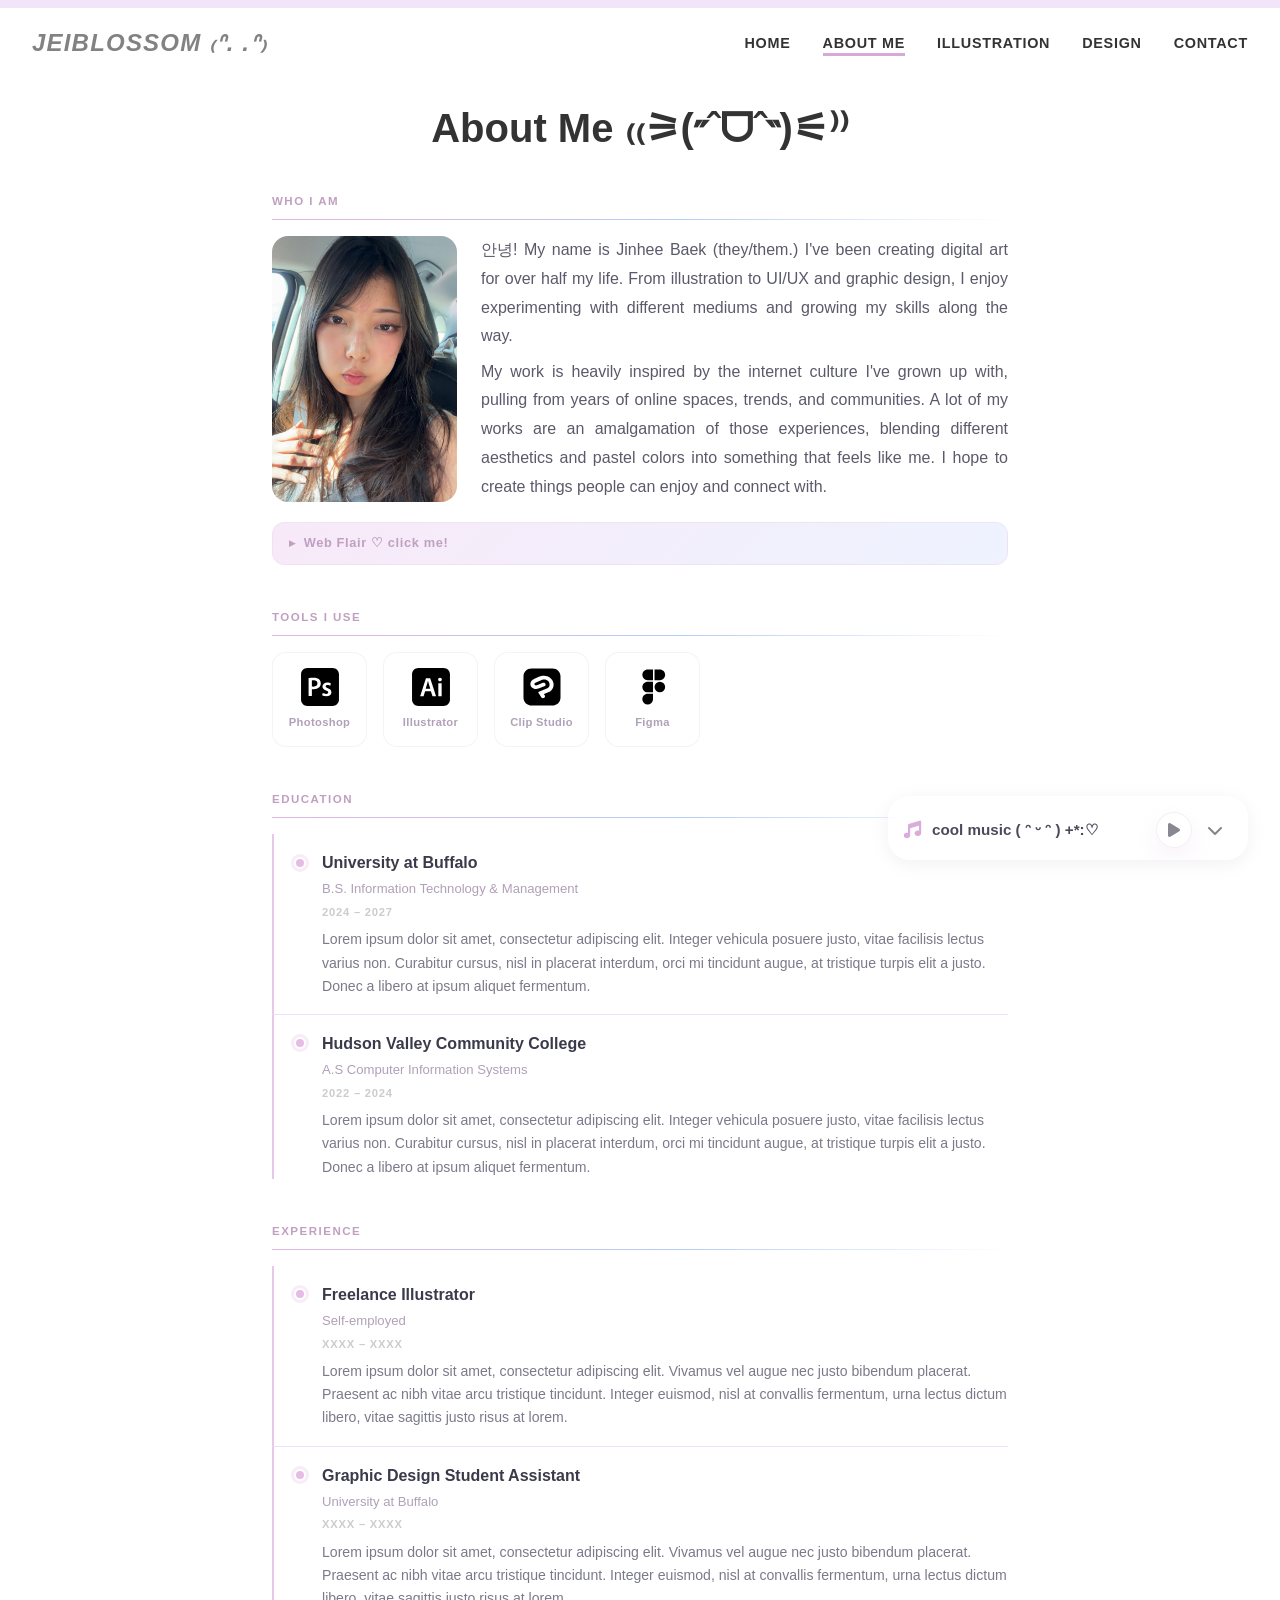
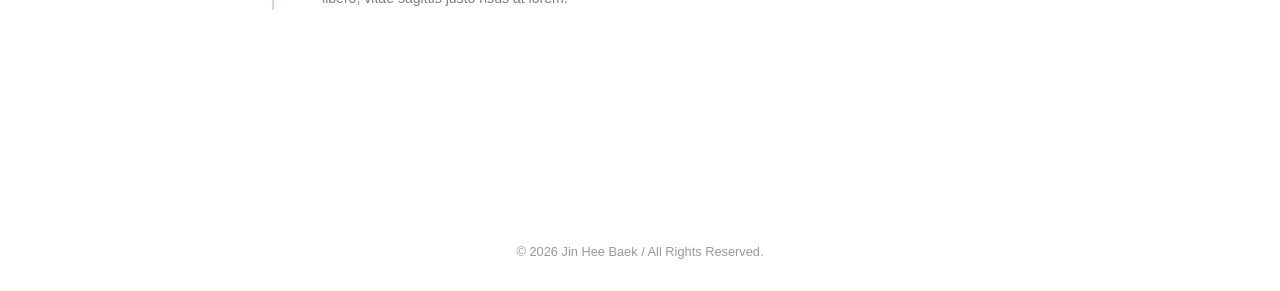
==== commit 65b10dd6: "yurp" ====
--- a/pages/about.html
+++ b/pages/about.html
@@ -16,7 +16,7 @@
     <link rel="stylesheet" href="../components/about/about.css" />
     <link
       rel="stylesheet"
-      href="../components/music-player/music-player.css"
+      href="../components/music-player/music-player.css?v=20260323"
     />
     <link
       rel="stylesheet"
@@ -531,8 +531,8 @@
 
     <script src="../components/navbar/navbar.js"></script>
     <script src="../components/bg/bg.js"></script>
-    <script src="../components/music-player/music-player.js"></script>
-    <script src="../components/music-player/music-player-init.js"></script>
+    <script src="../components/music-player/music-player.js?v=20260323"></script>
+    <script src="../components/music-player/music-player-init.js?v=20260323"></script>
     <script src="../components/home/home.js"></script>
     <script src="../components/pjax/pjax.js"></script>
 
--- a/style.css
+++ b/style.css
@@ -184,6 +184,20 @@
 
 .hero-content.ready {
   animation-play-state: running;
+}
+
+@keyframes chibi-bounce {
+  0%,
+  100% {
+    transform: translateY(0);
+  }
+  50% {
+    transform: translateY(-8px);
+  }
+}
+
+.hero-chibi {
+  animation: chibi-bounce 2s ease-in-out infinite;
 }
 
 /* Keyframes for aboutFadeIn (copied from about page) */
@@ -630,6 +644,12 @@
   }
 }
 
+@media screen and (max-width: 768px) {
+  .hero-chibi {
+    display: none !important;
+  }
+}
+
 @keyframes navItemFadeIn {
   from {
     opacity: 0;
--- a/components/about/about.css
+++ b/components/about/about.css
@@ -20,15 +20,8 @@
 
 /* ---- Section Shared Styles ---- */
 .about-section {
-  margin-bottom: 1.75rem;
-  background: rgba(255, 255, 255, 0.88);
-  border-radius: 20px;
-  padding: 1.75rem 2rem;
-  box-shadow:
-    0 18px 60px rgba(216, 168, 216, 0.18),
-    0 6px 18px rgba(180, 210, 255, 0.12);
-  backdrop-filter: blur(8px);
-  -webkit-backdrop-filter: blur(8px);
+  margin-bottom: 1.35rem;
+  padding: 0 0 1.35rem;
   /* Scroll reveal base state */
   opacity: 0;
   transform: translateY(22px);
@@ -86,9 +79,6 @@
   height: auto;
   border-radius: 16px;
   display: block;
-  box-shadow:
-    0 8px 32px rgba(216, 168, 216, 0.3),
-    0 2px 8px rgba(0, 0, 0, 0.07);
 }
 
 .about-avatar-placeholder {
@@ -221,25 +211,17 @@
 .about-timeline {
   display: flex;
   flex-direction: column;
-  gap: 0.9rem;
+  gap: 0;
 }
 
 .about-timeline-item {
   display: flex;
   gap: 1rem;
   align-items: flex-start;
-  padding: 1rem 1.25rem;
-  border-left: 4px solid #e8c8e8;
-  border-radius: 0 14px 14px 0;
-  background: rgba(255, 255, 255, 0.72);
-  box-shadow:
-    0 14px 32px rgba(216, 168, 216, 0.14),
-    0 4px 12px rgba(180, 210, 255, 0.1);
-  transition:
-    border-left-color 0.3s ease,
-    background 0.3s ease,
-    box-shadow 0.3s ease,
-    transform 0.3s ease;
+  padding: 1rem 0 1rem 1.25rem;
+  border-left: 2px solid #e8c8e8;
+  border-bottom: 1px solid rgba(232, 214, 242, 0.72);
+  transition: border-left-color 0.3s ease, transform 0.3s ease;
   /* Scroll reveal base */
   opacity: 0;
   transform: translateX(-12px);
@@ -252,11 +234,12 @@
 
 .about-timeline-item:hover {
   border-left-color: #d8a8d8;
-  background: rgba(255, 255, 255, 0.9);
-  box-shadow:
-    0 18px 38px rgba(216, 168, 216, 0.2),
-    0 6px 16px rgba(180, 210, 255, 0.12);
   transform: translateX(3px);
+}
+
+.about-timeline-item:last-child {
+  border-bottom: none;
+  padding-bottom: 0;
 }
 
 .about-timeline-dot {
@@ -498,8 +481,8 @@
   }
 
   .about-section {
-    padding: 1.5rem 1.5rem;
-    border-radius: 16px;
+    margin-bottom: 1.15rem;
+    padding-bottom: 1.15rem;
   }
 
   .about-avatar {
@@ -531,7 +514,7 @@
   }
 
   .about-timeline-item {
-    padding: 0.85rem 1rem;
+    padding: 0.85rem 0 0.85rem 1rem;
   }
 
   .sticker {
@@ -546,9 +529,8 @@
   }
 
   .about-section {
-    margin-bottom: 1.25rem;
-    padding: 1.25rem 1.25rem;
-    border-radius: 14px;
+    margin-bottom: 0.85rem;
+    padding-bottom: 0.85rem;
   }
 
   .about-avatar {
--- a/components/music-player/music-player.css
+++ b/components/music-player/music-player.css
@@ -5,7 +5,7 @@
   width: min(360px, calc(100vw - 4rem));
   margin: 0;
   padding: 0;
-  z-index: 999;
+  z-index: 1102;
   display: flex;
   flex-direction: column;
   max-height: calc(100dvh - 140px);
